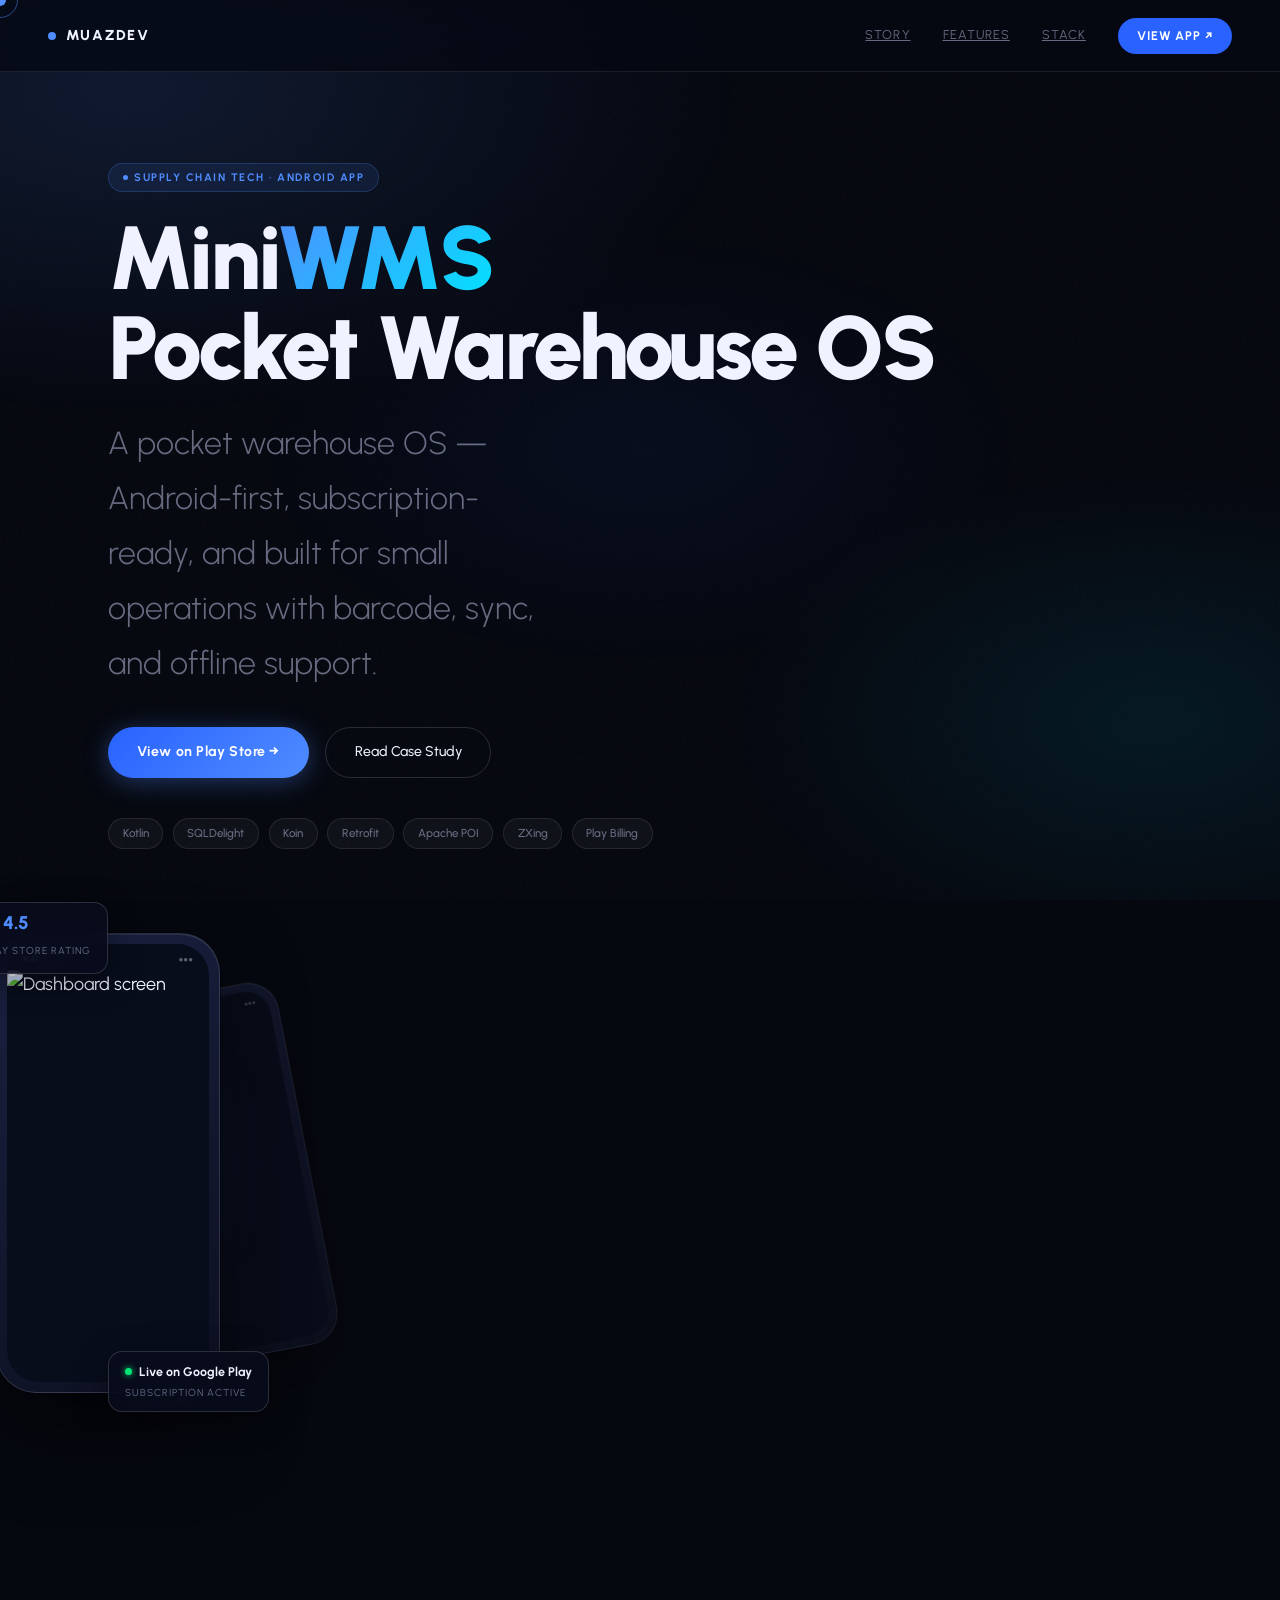
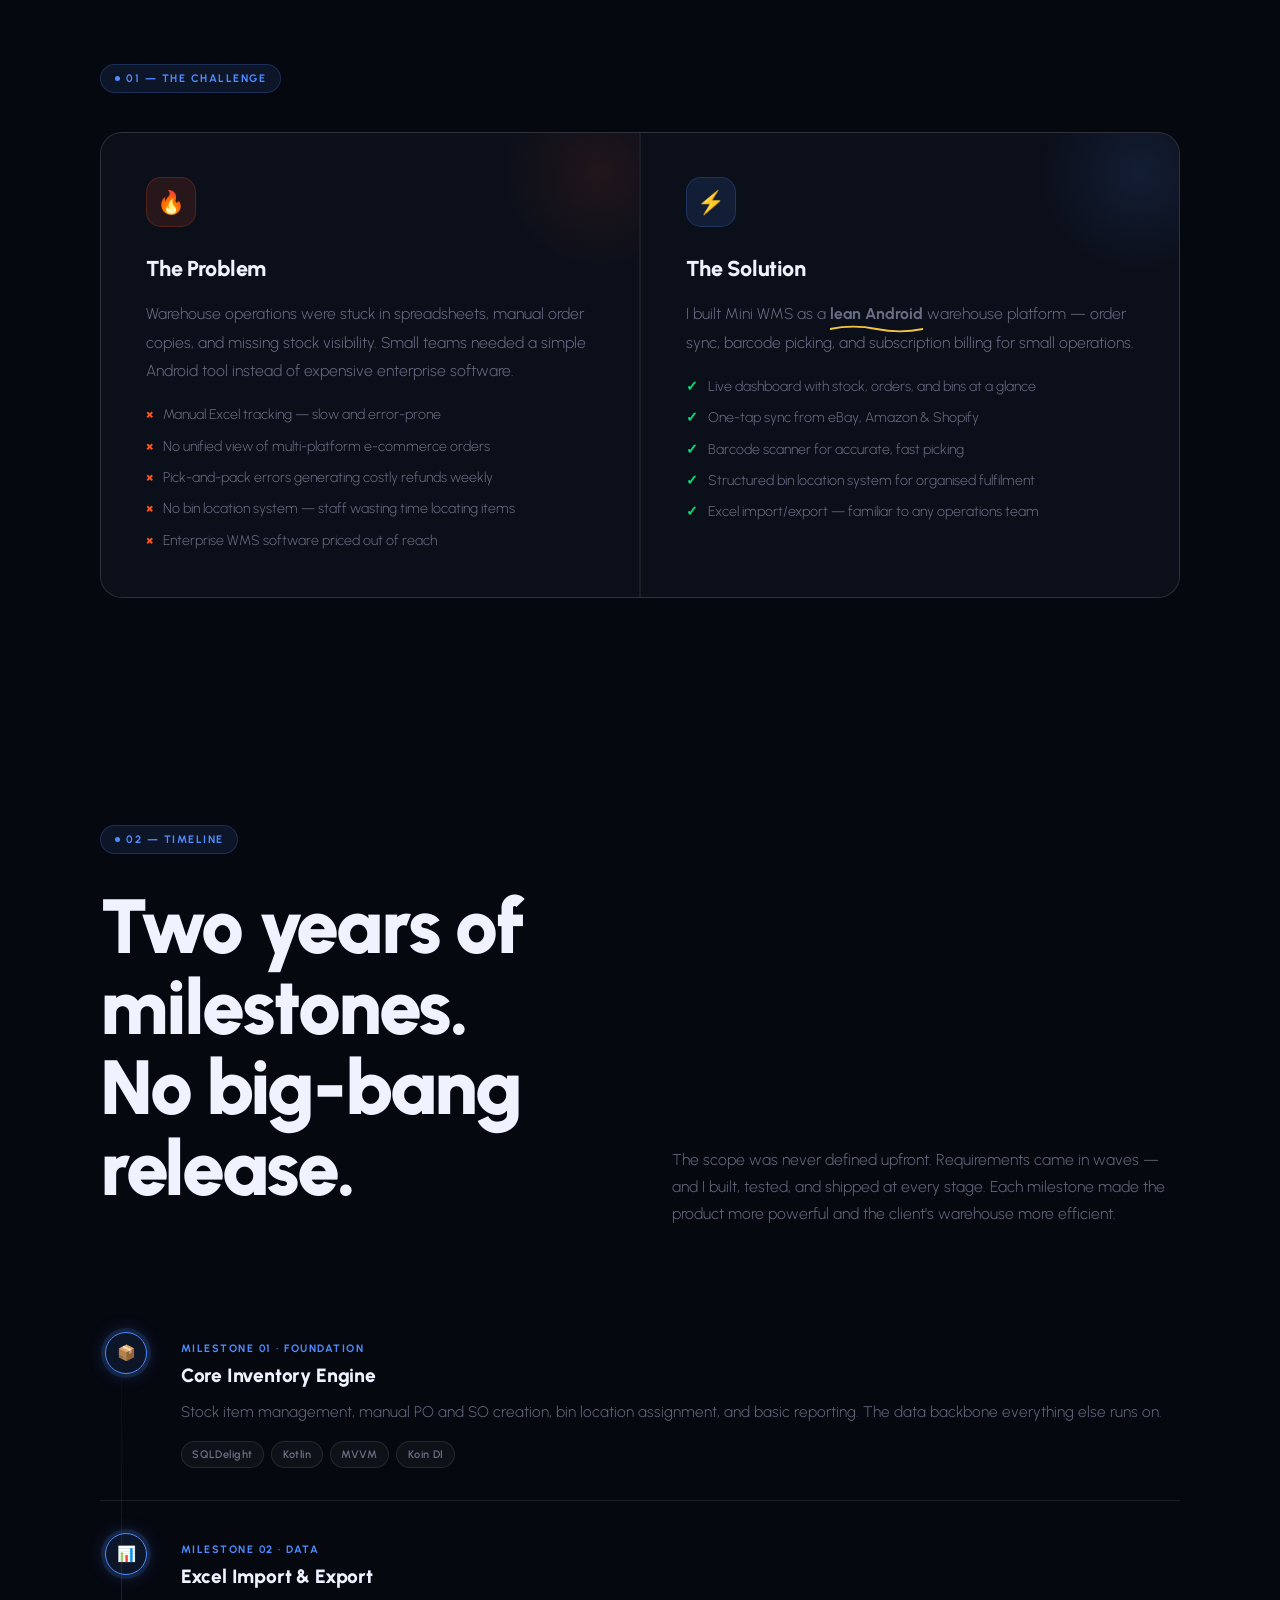
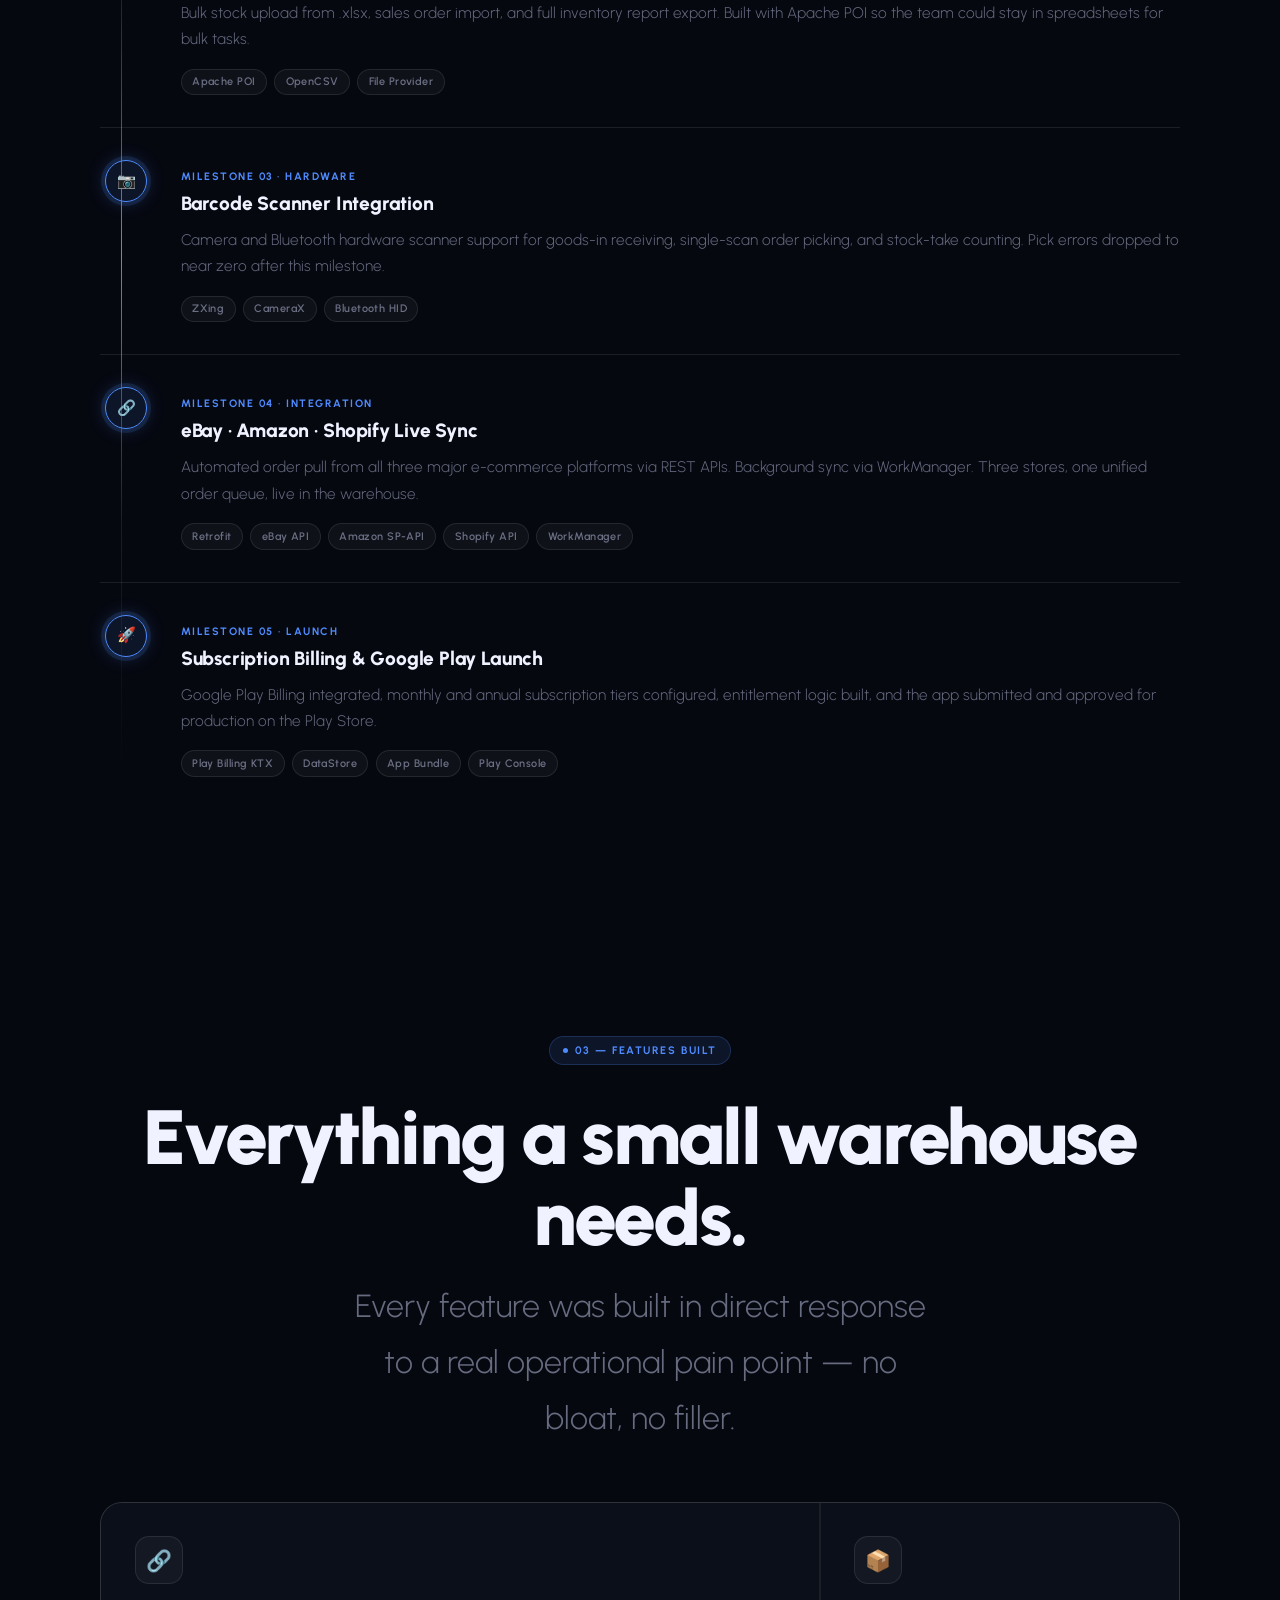
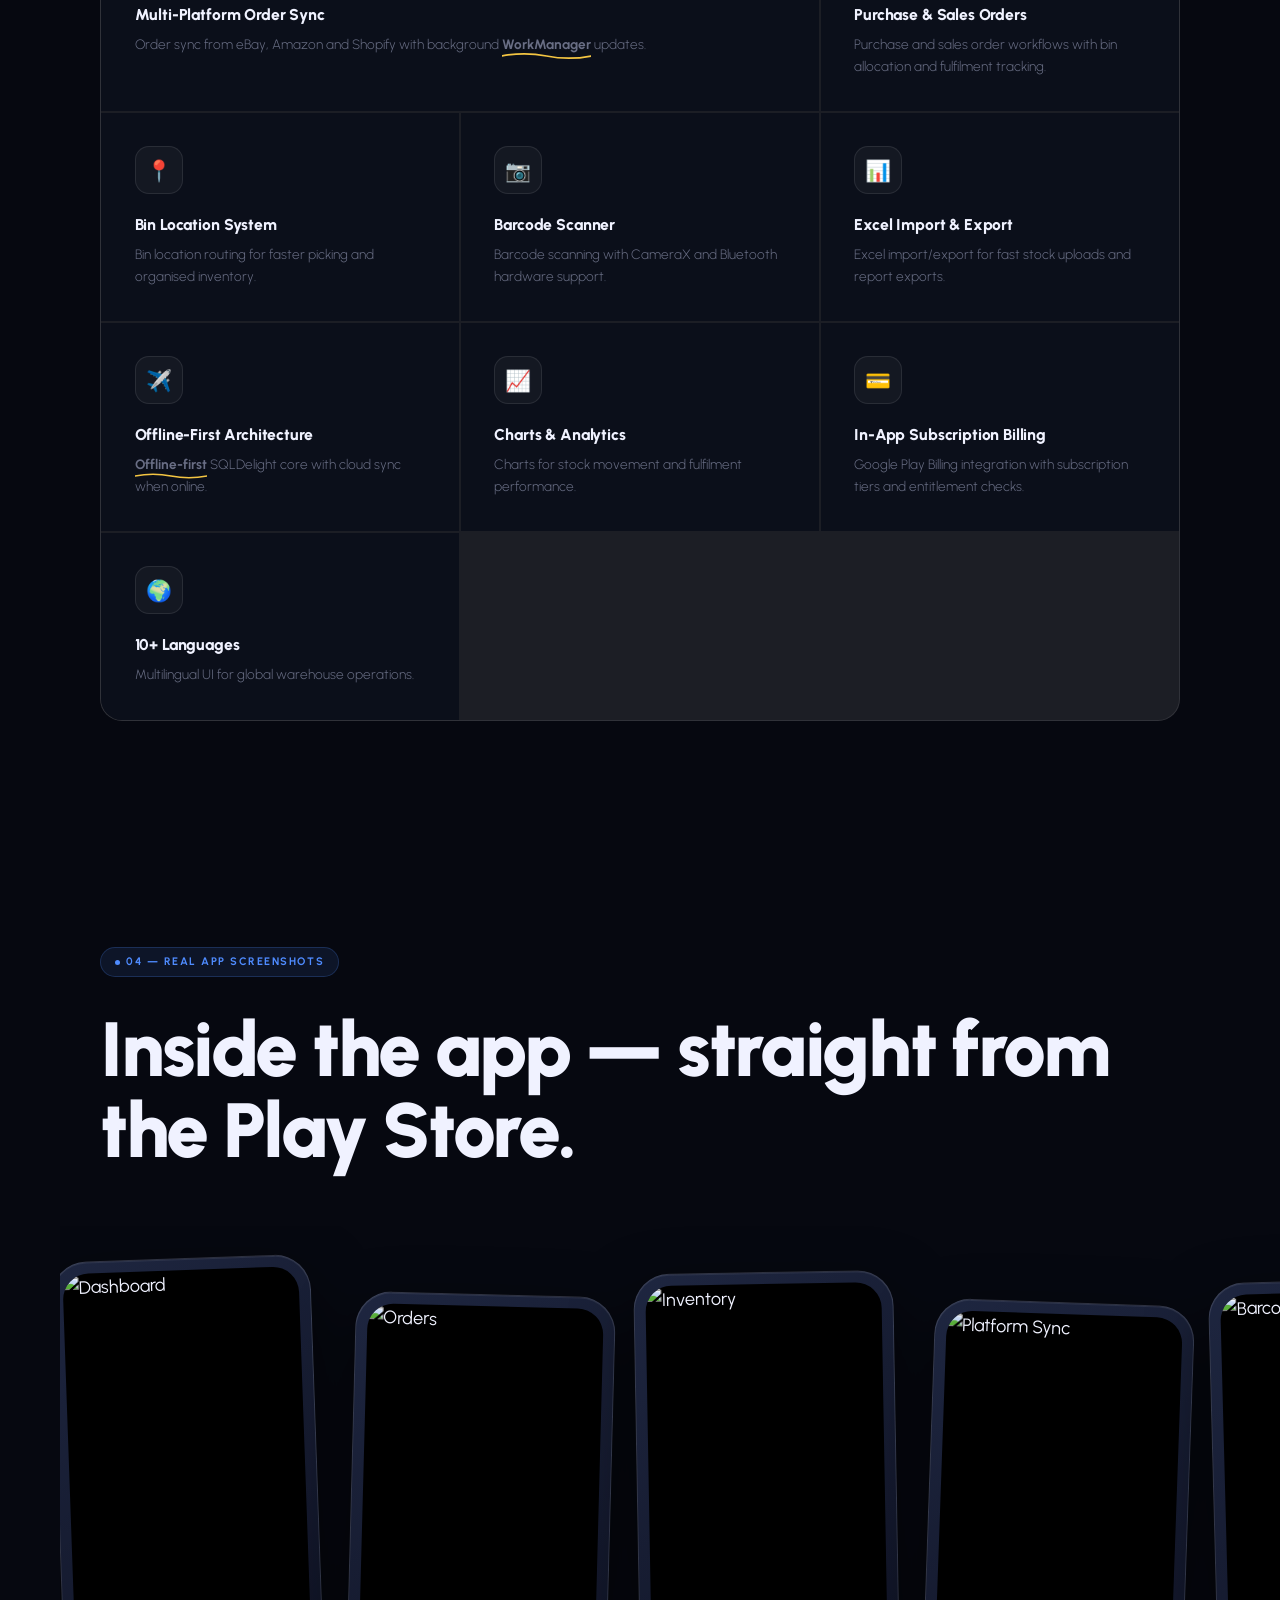
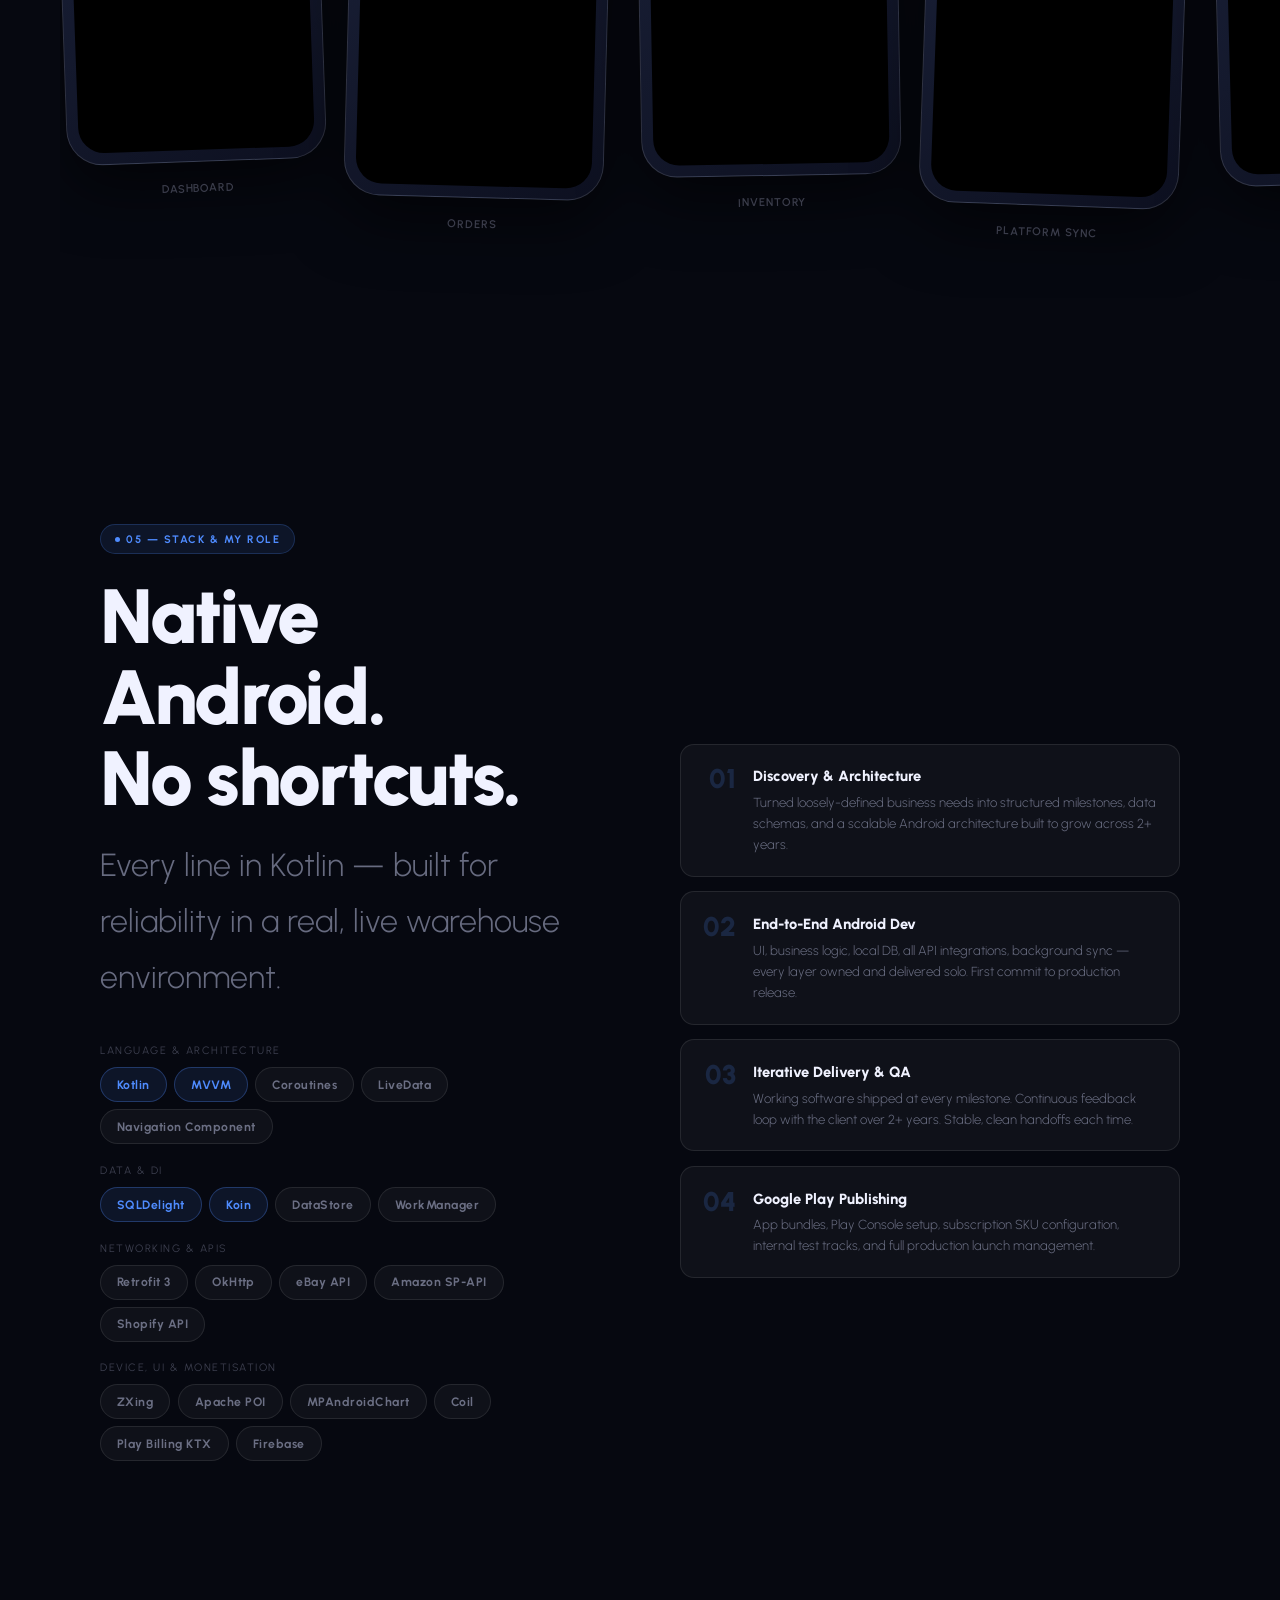
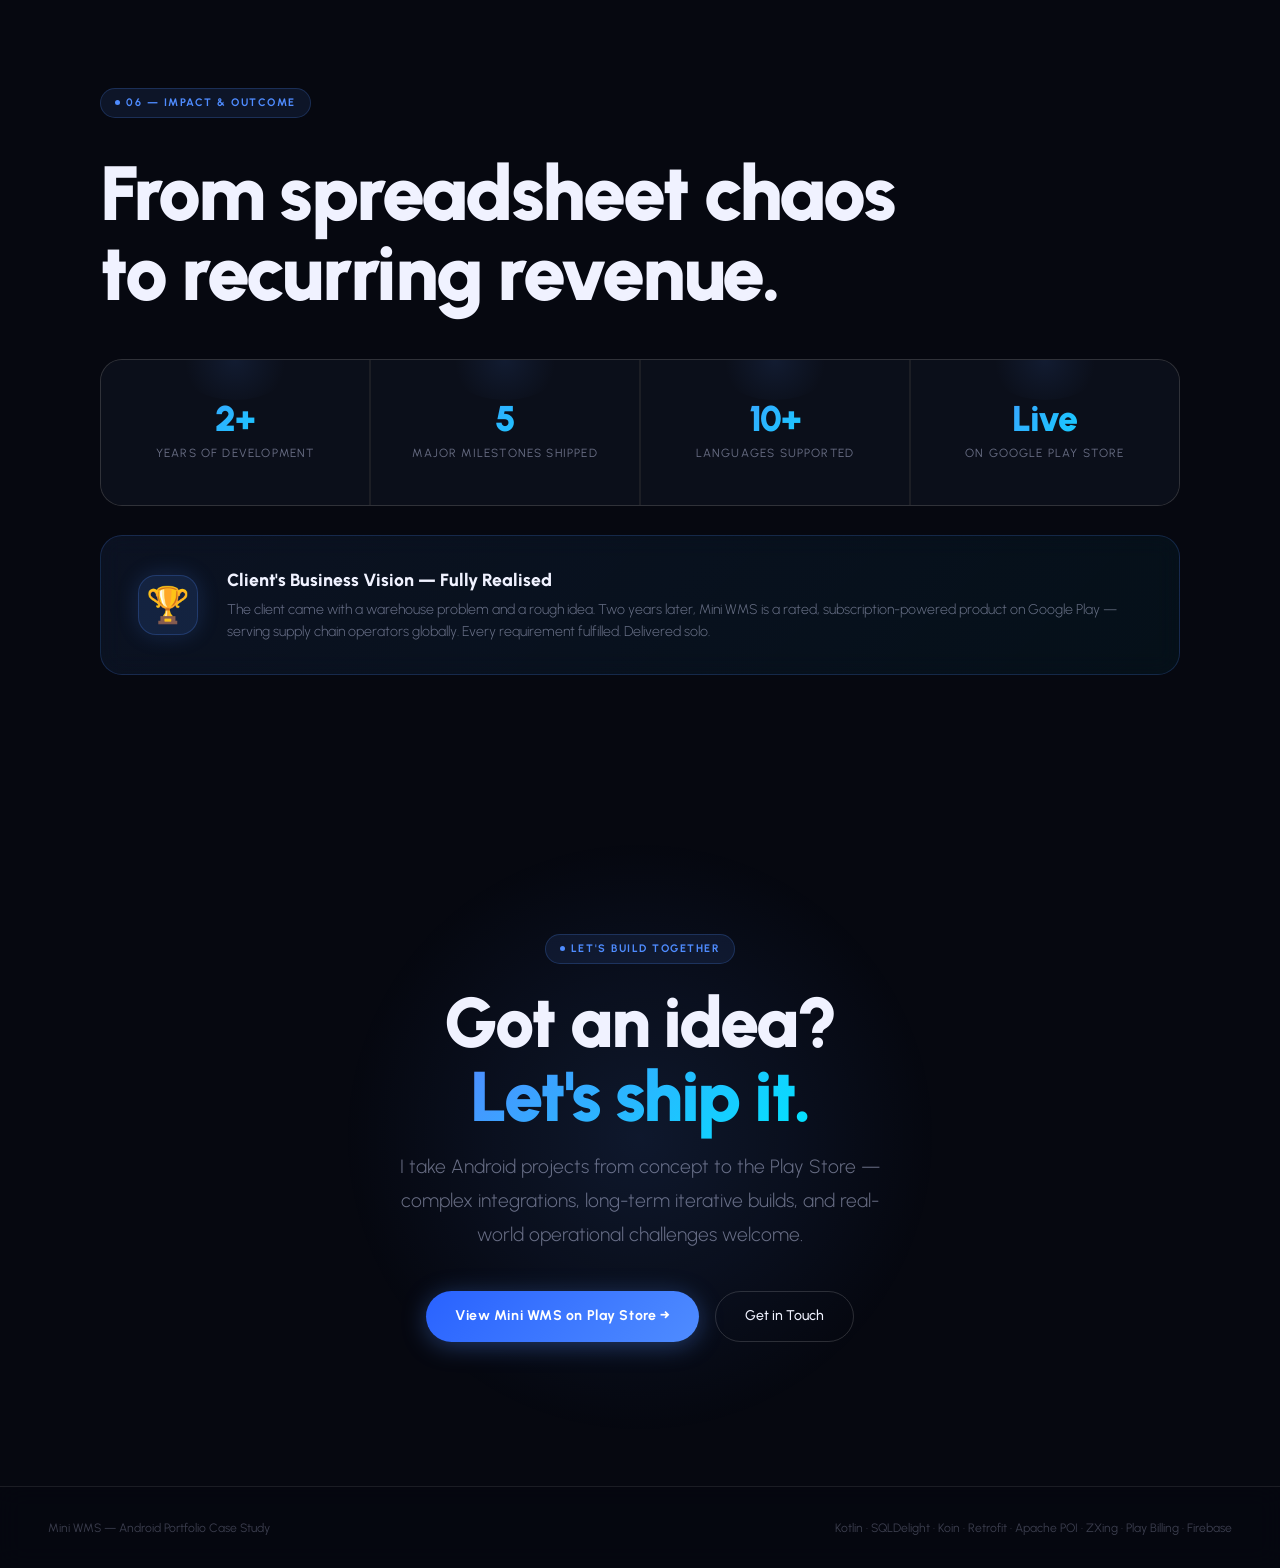
==== index.html @ 0a761726 "Initial commit: muazdev portfolio site" ====
<!DOCTYPE html>
<html lang="en">
<head>
<meta charset="UTF-8">
<meta name="viewport" content="width=device-width, initial-scale=1.0">
<title>Mini WMS — Case Study</title>
<link href="https://fonts.googleapis.com/css2?family=Urbanist:ital,wght@0,300;0,400;0,500;0,700;0,800;0,900;1,300&display=swap" rel="stylesheet">
<link href="theme.css" rel="stylesheet">
<style>
/* ═══════════════════════════════════════════
   PAGE-SPECIFIC STYLES — miniwms-portfolio
   Everything in theme.css is NOT repeated here
═══════════════════════════════════════════ */

/* ── PROBLEM / SOLUTION ─────────────────── */
.psgr{display:grid;grid-template-columns:1fr 1fr;gap:1.5px;background:var(--border);border:1px solid var(--border);border-radius:var(--r2);overflow:hidden;}
.pscard{background:var(--bg2);padding:2.8rem;position:relative;overflow:hidden;}
.pscard::before{content:'';position:absolute;top:-60px;right:-60px;width:200px;height:200px;border-radius:50%;pointer-events:none;}
.pscard.prob::before{background:radial-gradient(circle,rgba(255,87,34,0.09) 0%,transparent 70%);}
.pscard.sol::before{background:radial-gradient(circle,rgba(79,140,255,0.11) 0%,transparent 70%);}
.psic{width:50px;height:50px;border-radius:15px;display:flex;align-items:center;justify-content:center;font-size:1.4rem;margin-bottom:1.5rem;}
.psic.p{background:rgba(255,87,34,0.12);border:1px solid rgba(255,87,34,0.2);}
.psic.s{background:rgba(79,140,255,0.12);border:1px solid rgba(79,140,255,0.2);}
.pscard h3{font-weight:800;font-size:1.35rem;letter-spacing:-.02em;margin-bottom:.9rem;}
.pscard p{font-size:.98rem;font-weight:300;color:var(--muted);line-height:1.8;margin-bottom:1rem;}
.pslist{list-style:none;display:flex;flex-direction:column;gap:.55rem;margin-top:1.2rem;}
.pslist li{display:flex;align-items:flex-start;gap:.65rem;font-size:.88rem;font-weight:300;color:var(--muted);}
.pslist li::before{content:'×';color:#ff5722;font-weight:800;font-size:.88rem;flex-shrink:0;}
.pslist.g li::before{content:'✓';color:var(--green);}

/* ── TIMELINE ───────────────────────────── */
.tl-sec{padding:7rem 0;}
.tlhdr{display:grid;grid-template-columns:1fr 1fr;gap:4rem;align-items:end;margin-bottom:4.5rem;}
.tlhdr-r{color:var(--muted);font-size:.98rem;font-weight:300;line-height:1.75;}
.tlt{position:relative;}
.tlline{position:absolute;left:21px;top:22px;bottom:22px;width:1px;background:linear-gradient(to bottom,transparent,var(--border),var(--blue),var(--border),transparent);}
.tlit{display:grid;grid-template-columns:52px 1fr;gap:1.8rem;padding:2rem 0;border-bottom:1px solid var(--border);}
.tlit:last-child{border-bottom:none;}
.tlnode{display:flex;flex-direction:column;align-items:center;}
.tlcirc{width:42px;height:42px;border-radius:50%;background:var(--bg2);border:1.5px solid var(--border2);display:flex;align-items:center;justify-content:center;font-size:.95rem;flex-shrink:0;position:relative;z-index:1;transition:border-color .3s,box-shadow .3s;}
.tlit.a .tlcirc{border-color:var(--blue);box-shadow:0 0 0 4px rgba(79,140,255,0.14),0 0 18px rgba(79,140,255,0.28);background:rgba(79,140,255,0.1);}
.tlbody{padding-top:.5rem;}
.tlph{font-size:.67rem;font-weight:700;letter-spacing:.14em;text-transform:uppercase;color:var(--blue);margin-bottom:.25rem;}
.tltit{font-weight:800;font-size:1.2rem;letter-spacing:-.01em;margin-bottom:.45rem;}
.tldesc{font-size:.96rem;font-weight:300;color:var(--muted);line-height:1.72;margin-bottom:1rem;}
.tltags{display:flex;gap:.45rem;flex-wrap:wrap;}
.tltag{font-size:.68rem;font-weight:600;letter-spacing:.04em;padding:.22rem .65rem;border-radius:100px;background:var(--surface);border:1px solid var(--border);color:var(--muted);}

/* ── FEATURE GRID (case study, not home) ── */
.feat-sec{padding:7rem 0;}
.fhdr{text-align:center;margin-bottom:3.5rem;}
.fhdr .sub{margin:0 auto;}
.fgrid{display:grid;grid-template-columns:repeat(3,1fr);gap:1.5px;background:var(--border);border:1px solid var(--border);border-radius:var(--r2);overflow:hidden;}
.fcard{background:var(--bg2);padding:2.1rem;position:relative;overflow:hidden;transition:background .25s;}
.fcard:hover{background:rgba(255,255,255,.032);}
.fcard::after{content:'';position:absolute;inset:0;background:linear-gradient(135deg,var(--glass) 0%,transparent 60%);opacity:0;transition:opacity .3s;pointer-events:none;}
.fcard:hover::after{opacity:1;}
.fcard.wide{grid-column:span 2;}
.ficw{width:48px;height:48px;border-radius:14px;display:flex;align-items:center;justify-content:center;font-size:1.3rem;margin-bottom:1.1rem;background:var(--surface);border:1px solid var(--border);transition:border-color .3s,box-shadow .3s;}
.fcard:hover .ficw{border-color:rgba(79,140,255,.4);box-shadow:0 0 18px rgba(79,140,255,.15);}
.fcard h3{font-weight:800;font-size:.98rem;letter-spacing:-.01em;margin-bottom:.45rem;}
.fcard p{font-size:.85rem;font-weight:300;color:var(--muted);line-height:1.6;}

/* ── SCREENSHOT SCROLL GALLERY ──────────── */
.scr-sec{padding:7rem 0;overflow:hidden;}
.scrhdr{margin-bottom:3.5rem;}
.scrwrap{display:flex;gap:1.8rem;overflow-x:auto;padding:2rem 0 3.5rem;scrollbar-width:none;-webkit-overflow-scrolling:touch;}
.scrwrap::-webkit-scrollbar{display:none;}
.scrc{flex-shrink:0;width:260px;position:relative;transform:rotate(var(--rot,0deg));transition:transform .35s;}
.scrc:hover{transform:rotate(0deg) translateY(-10px);}
.scr-phone-wrap{background:linear-gradient(145deg,#1e2640,#0d1020);border:1.5px solid rgba(255,255,255,0.13);border-radius:36px;padding:11px;box-shadow:0 24px 60px rgba(0,0,0,.55),inset 0 1px 0 rgba(255,255,255,.07);}
.scr-phone-inner{border-radius:26px;overflow:hidden;height:480px;background:#000;}
.scr-phone-inner img{width:100%;height:100%;object-fit:cover;object-position:top;display:block;}
.scr-label{text-align:center;margin-top:1.1rem;font-size:.7rem;font-weight:600;letter-spacing:.08em;color:var(--muted2);text-transform:uppercase;}

/* ── TECH STACK ─────────────────────────── */
.tech-sec{padding:7rem 0;}
.techlyt{display:grid;grid-template-columns:1fr 1fr;gap:5rem;align-items:center;}
.tg{display:flex;flex-direction:column;gap:1.1rem;}
.tgrp-lbl{font-size:.67rem;letter-spacing:.14em;text-transform:uppercase;color:var(--muted2);margin-bottom:.5rem;}
.trow{display:flex;flex-wrap:wrap;gap:.45rem;}
.tpill{font-size:.76rem;font-weight:700;letter-spacing:.04em;padding:.42rem 1rem;border-radius:100px;background:var(--surface);border:1px solid var(--border);color:var(--muted);transition:all .22s;cursor:default;}
.tpill:hover{background:rgba(79,140,255,.12);border-color:rgba(79,140,255,.4);color:var(--blue);}
.tpill.c{background:rgba(79,140,255,.1);border-color:rgba(79,140,255,.3);color:var(--blue);}
.rolestack{display:flex;flex-direction:column;gap:.9rem;}
.roleitem{display:grid;grid-template-columns:auto 1fr;gap:1.1rem;align-items:start;padding:1.3rem;border-radius:var(--r);background:var(--surface);border:1px solid var(--border);transition:border-color .2s,background .2s;}
.roleitem:hover{border-color:var(--border2);background:var(--glass);}
.rolenum{font-weight:900;font-size:1.7rem;color:rgba(79,140,255,.18);line-height:1;min-width:34px;text-align:right;}
.roleitem h4{font-weight:800;font-size:.92rem;margin-bottom:.2rem;}
.roleitem p{font-size:.82rem;font-weight:300;color:var(--muted);}

/* ── METRICS ────────────────────────────── */
.met-sec{padding:7rem 0;}
.metgrid{display:grid;grid-template-columns:repeat(4,1fr);gap:1.5px;background:var(--border);border:1px solid var(--border);border-radius:var(--r2);overflow:hidden;margin-bottom:1.8rem;}
.metcell{background:var(--bg2);padding:2.6rem 2rem;text-align:center;position:relative;overflow:hidden;transition:background .2s;}
.metcell:hover{background:rgba(255,255,255,.03);}
.metcell::before{content:'';position:absolute;top:-40px;left:50%;transform:translateX(-50%);width:120px;height:80px;border-radius:50%;background:radial-gradient(circle,rgba(79,140,255,.1) 0%,transparent 70%);pointer-events:none;}
.metnum{font-weight:900;font-size:clamp(2rem,2.8vw,2.9rem);letter-spacing:-.03em;background:linear-gradient(135deg,var(--blue) 0%,var(--cyan) 100%);-webkit-background-clip:text;-webkit-text-fill-color:transparent;background-clip:text;display:block;line-height:1;}
.metlbl{font-size:.74rem;text-transform:uppercase;letter-spacing:.1em;color:var(--muted);margin-top:.45rem;display:block;}
.awdg{padding:1.9rem 2.3rem;background:linear-gradient(135deg,rgba(79,140,255,.08) 0%,rgba(0,229,255,.04) 100%);border:1px solid rgba(79,140,255,.2);border-radius:var(--r2);display:flex;align-items:center;gap:1.8rem;backdrop-filter:blur(12px);}
.awic{font-size:2.2rem;width:60px;height:60px;border-radius:18px;flex-shrink:0;background:rgba(79,140,255,.14);border:1px solid rgba(79,140,255,.24);display:flex;align-items:center;justify-content:center;box-shadow:0 0 22px rgba(79,140,255,.18);}
.awtxt h4{font-weight:800;font-size:1.1rem;margin-bottom:.28rem;}
.awtxt p{font-size:.88rem;font-weight:300;color:var(--muted);}

/* ── PAGE-SPECIFIC RESPONSIVE OVERRIDES ─── */
@media(max-width:960px){
  .psgr{grid-template-columns:1fr;}
  .tlhdr{grid-template-columns:1fr;gap:1.5rem;}
  .fgrid{grid-template-columns:1fr 1fr;}
  .fcard.wide{grid-column:span 2;}
  .techlyt{grid-template-columns:1fr;}
  .metgrid{grid-template-columns:1fr 1fr;}
}
@media(max-width:600px){
  .fgrid{grid-template-columns:1fr;}
  .fcard.wide{grid-column:span 1;}
  .metgrid{grid-template-columns:1fr 1fr;}
  .awdg{flex-direction:column;text-align:center;}
}
</style>
</head>
<body>

<div class="cursor" id="cur"></div>
<div class="cursor-ring" id="curRing"></div>
<div class="mesh"></div>

<!-- NAV -->
<nav>
  <a class="nav-logo" href="index.html"><span class="nav-dot"></span>MuazDev</a>
  <div class="nav-links">
    <a class="nav-link" href="#story">Story</a>
    <a class="nav-link" href="#features">Features</a>
    <a class="nav-link" href="#tech">Stack</a>
    <a class="nav-cta" href="https://play.google.com/store/apps/details?id=com.miniwms.orderandinventory" target="_blank">View App ↗</a>
  </div>
</nav>

<!-- ██ HERO ██ -->
<div style="position:relative;z-index:1;">
<div class="hero rv">
  <div>
    <div style="margin-bottom:1.3rem;">
      <span class="tag"><span class="tag-dot"></span>Supply Chain Tech · Android App</span>
    </div>
    <h1 class="hero-headline">Mini<span class="grad">WMS</span><br>Pocket Warehouse OS</h1>
    <p class="sub" style="max-width:450px;margin-bottom:2.2rem;line-height:1.72;">A pocket warehouse OS — Android-first, subscription-ready, and built for small operations with barcode, sync, and offline support.</p>
    <div class="hero-actions">
      <a class="btn-p" href="https://play.google.com/store/apps/details?id=com.miniwms.orderandinventory" target="_blank">View on Play Store →</a>
      <a class="btn-g" href="#story">Read Case Study</a>
    </div>
    <div class="chips">
      <span class="chip">Kotlin</span>
      <span class="chip">SQLDelight</span>
      <span class="chip">Koin</span>
      <span class="chip">Retrofit</span>
      <span class="chip">Apache POI</span>
      <span class="chip">ZXing</span>
      <span class="chip">Play Billing</span>
    </div>
  </div>

  <div class="hero-visual">
    <div class="pglow"></div>

    <div class="phone side-l">
      <div class="ps">
        <div class="psb"><span class="psb-t">9:41</span><span>●●●</span></div>
        <img class="ps-img" src="https://play-lh.googleusercontent.com/C2xCMx1ADfmzJkkcMNkgyh8uv4PA8k22i4knrL8qQS2gkshcSwTB4ljSUFH7RHeipBg=w2560-h1440-rw" alt="Orders screen" loading="lazy"/>
      </div>
    </div>

    <div class="phone main">
      <div class="ps">
        <div class="psb"><span class="psb-t">9:41</span><span>●●●</span></div>
        <img class="ps-img" src="https://play-lh.googleusercontent.com/xxpbCZRopsppu9igHbEreT_MbAGRPvEhKLUzOTXTNAMZ2iRbl4kKBIVkLoT8AI8WdDo_=w2560-h1440-rw" alt="Dashboard screen" loading="lazy"/>
      </div>
    </div>

    <div class="phone side-r">
      <div class="ps">
        <div class="psb"><span class="psb-t">9:41</span><span>●●●</span></div>
        <img class="ps-img" src="https://play-lh.googleusercontent.com/o7l0ZsRlS7SMwFrRkidW112VvgBB2Qt1_0DQpA56cqsnXZtS1EFlFwyI4NH3F7hESBo=w2560-h1440-rw" alt="Inventory screen" loading="lazy"/>
      </div>
    </div>

    <div class="fbdg top"><span class="fbn">★ 4.5</span><span class="fbl">Play Store Rating</span></div>
    <div class="fbdg bot">
      <div class="fbrow"><div class="fbdot"></div><span style="font-size:.78rem;font-weight:700;">Live on Google Play</span></div>
      <span class="fbl" style="margin-top:3px;display:block;">Subscription Active</span>
    </div>
  </div>
</div>
</div>

<!-- ██ PROBLEM / SOLUTION ██ -->
<section class="ps-sec" id="story">
<div class="container">
  <div style="margin-bottom:2.4rem;" class="rv"><span class="tag"><span class="tag-dot"></span>01 — The Challenge</span></div>
  <div class="psgr rv d1">
    <div class="pscard prob">
      <div class="psic p">🔥</div>
      <h3>The Problem</h3>
      <p>Warehouse operations were stuck in spreadsheets, manual order copies, and missing stock visibility. Small teams needed a simple Android tool instead of expensive enterprise software.</p>
      <ul class="pslist">
        <li>Manual Excel tracking — slow and error-prone</li>
        <li>No unified view of multi-platform e-commerce orders</li>
        <li>Pick-and-pack errors generating costly refunds weekly</li>
        <li>No bin location system — staff wasting time locating items</li>
        <li>Enterprise WMS software priced out of reach</li>
      </ul>
    </div>
    <div class="pscard sol">
      <div class="psic s">⚡</div>
      <h3>The Solution</h3>
      <p>I built Mini WMS as a <span class="hl accent">lean Android</span> warehouse platform — order sync, barcode picking, and subscription billing for small operations.</p>
      <ul class="pslist g">
        <li>Live dashboard with stock, orders, and bins at a glance</li>
        <li>One-tap sync from eBay, Amazon & Shopify</li>
        <li>Barcode scanner for accurate, fast picking</li>
        <li>Structured bin location system for organised fulfilment</li>
        <li>Excel import/export — familiar to any operations team</li>
      </ul>
    </div>
  </div>
</div>
</section>

<!-- ██ TIMELINE ██ -->
<section class="tl-sec">
<div class="container">
  <div class="tlhdr rv">
    <div>
      <span class="tag" style="margin-bottom:1rem;display:inline-flex;"><span class="tag-dot"></span>02 — Timeline</span>
      <h2 class="st">Two years of milestones.<br>No big-bang release.</h2>
    </div>
    <div class="tlhdr-r">The scope was never defined upfront. Requirements came in waves — and I built, tested, and shipped at every stage. Each milestone made the product more powerful and the client's warehouse more efficient.</div>
  </div>
  <div class="tlt rv d1">
    <div class="tlline"></div>
    <div>
      <div class="tlit a">
        <div class="tlnode"><div class="tlcirc">📦</div></div>
        <div class="tlbody"><div class="tlph">Milestone 01 · Foundation</div><div class="tltit">Core Inventory Engine</div><div class="tldesc">Stock item management, manual PO and SO creation, bin location assignment, and basic reporting. The data backbone everything else runs on.</div><div class="tltags"><span class="tltag">SQLDelight</span><span class="tltag">Kotlin</span><span class="tltag">MVVM</span><span class="tltag">Koin DI</span></div></div>
      </div>
      <div class="tlit a">
        <div class="tlnode"><div class="tlcirc">📊</div></div>
        <div class="tlbody"><div class="tlph">Milestone 02 · Data</div><div class="tltit">Excel Import & Export</div><div class="tldesc">Bulk stock upload from .xlsx, sales order import, and full inventory report export. Built with Apache POI so the team could stay in spreadsheets for bulk tasks.</div><div class="tltags"><span class="tltag">Apache POI</span><span class="tltag">OpenCSV</span><span class="tltag">File Provider</span></div></div>
      </div>
      <div class="tlit a">
        <div class="tlnode"><div class="tlcirc">📷</div></div>
        <div class="tlbody"><div class="tlph">Milestone 03 · Hardware</div><div class="tltit">Barcode Scanner Integration</div><div class="tldesc">Camera and Bluetooth hardware scanner support for goods-in receiving, single-scan order picking, and stock-take counting. Pick errors dropped to near zero after this milestone.</div><div class="tltags"><span class="tltag">ZXing</span><span class="tltag">CameraX</span><span class="tltag">Bluetooth HID</span></div></div>
      </div>
      <div class="tlit a">
        <div class="tlnode"><div class="tlcirc">🔗</div></div>
        <div class="tlbody"><div class="tlph">Milestone 04 · Integration</div><div class="tltit">eBay · Amazon · Shopify Live Sync</div><div class="tldesc">Automated order pull from all three major e-commerce platforms via REST APIs. Background sync via WorkManager. Three stores, one unified order queue, live in the warehouse.</div><div class="tltags"><span class="tltag">Retrofit</span><span class="tltag">eBay API</span><span class="tltag">Amazon SP-API</span><span class="tltag">Shopify API</span><span class="tltag">WorkManager</span></div></div>
      </div>
      <div class="tlit a">
        <div class="tlnode"><div class="tlcirc">🚀</div></div>
        <div class="tlbody"><div class="tlph">Milestone 05 · Launch</div><div class="tltit">Subscription Billing & Google Play Launch</div><div class="tldesc">Google Play Billing integrated, monthly and annual subscription tiers configured, entitlement logic built, and the app submitted and approved for production on the Play Store.</div><div class="tltags"><span class="tltag">Play Billing KTX</span><span class="tltag">DataStore</span><span class="tltag">App Bundle</span><span class="tltag">Play Console</span></div></div>
      </div>
    </div>
  </div>
</div>
</section>

<!-- ██ FEATURES ██ -->
<section class="feat-sec" id="features">
<div class="container">
  <div class="fhdr rv">
    <span class="tag" style="margin-bottom:1rem;display:inline-flex;"><span class="tag-dot"></span>03 — Features Built</span>
    <h2 class="st">Everything a small warehouse needs.</h2>
    <p class="sub">Every feature was built in direct response to a real operational pain point — no bloat, no filler.</p>
  </div>
  <div class="fgrid rv d1">
    <div class="fcard wide"><div class="ficw">🔗</div><h3>Multi-Platform Order Sync</h3><p>Order sync from eBay, Amazon and Shopify with background <span class="hl">WorkManager</span> updates.</p></div>
    <div class="fcard"><div class="ficw">📦</div><h3>Purchase & Sales Orders</h3><p>Purchase and sales order workflows with bin allocation and fulfilment tracking.</p></div>
    <div class="fcard"><div class="ficw">📍</div><h3>Bin Location System</h3><p>Bin location routing for faster picking and organised inventory.</p></div>
    <div class="fcard"><div class="ficw">📷</div><h3>Barcode Scanner</h3><p>Barcode scanning with CameraX and Bluetooth hardware support.</p></div>
    <div class="fcard"><div class="ficw">📊</div><h3>Excel Import & Export</h3><p>Excel import/export for fast stock uploads and report exports.</p></div>
    <div class="fcard"><div class="ficw">✈️</div><h3>Offline-First Architecture</h3><p><span class="hl">Offline-first</span> SQLDelight core with cloud sync when online.</p></div>
    <div class="fcard"><div class="ficw">📈</div><h3>Charts & Analytics</h3><p>Charts for stock movement and fulfilment performance.</p></div>
    <div class="fcard"><div class="ficw">💳</div><h3>In-App Subscription Billing</h3><p>Google Play Billing integration with subscription tiers and entitlement checks.</p></div>
    <div class="fcard"><div class="ficw">🌍</div><h3>10+ Languages</h3><p>Multilingual UI for global warehouse operations.</p></div>
  </div>
</div>
</section>

<!-- ██ SCREENSHOTS ██ -->
<section class="scr-sec">
<div class="container">
  <div class="scrhdr rv">
    <span class="tag" style="margin-bottom:1rem;display:inline-flex;"><span class="tag-dot"></span>04 — Real App Screenshots</span>
    <h2 class="st">Inside the app — straight from the Play Store.</h2>
  </div>
</div>
<div style="padding-left:max(2.5rem,(100vw - 1160px)/2);">
  <div class="scrwrap rv d1">
    <div class="scrc" style="--rot:-2deg;">
      <div class="scr-phone-wrap"><div class="scr-phone-inner"><img src="https://play-lh.googleusercontent.com/xxpbCZRopsppu9igHbEreT_MbAGRPvEhKLUzOTXTNAMZ2iRbl4kKBIVkLoT8AI8WdDo_=w2560-h1440-rw" alt="Dashboard" loading="lazy"/></div></div>
      <div class="scr-label">Dashboard</div>
    </div>
    <div class="scrc" style="--rot:1.5deg;margin-top:36px;">
      <div class="scr-phone-wrap"><div class="scr-phone-inner"><img src="https://play-lh.googleusercontent.com/C2xCMx1ADfmzJkkcMNkgyh8uv4PA8k22i4knrL8qQS2gkshcSwTB4ljSUFH7RHeipBg=w2560-h1440-rw" alt="Orders" loading="lazy"/></div></div>
      <div class="scr-label">Orders</div>
    </div>
    <div class="scrc" style="--rot:-1deg;margin-top:14px;">
      <div class="scr-phone-wrap"><div class="scr-phone-inner"><img src="https://play-lh.googleusercontent.com/o7l0ZsRlS7SMwFrRkidW112VvgBB2Qt1_0DQpA56cqsnXZtS1EFlFwyI4NH3F7hESBo=w2560-h1440-rw" alt="Inventory" loading="lazy"/></div></div>
      <div class="scr-label">Inventory</div>
    </div>
    <div class="scrc" style="--rot:2deg;margin-top:44px;">
      <div class="scr-phone-wrap"><div class="scr-phone-inner"><img src="https://play-lh.googleusercontent.com/25iKIK5EFae0gH3ONb5Id4LvzyPjby0AEdA1SZwLha6lfqHeq1R_nGIiaiOLnFTGL20=w2560-h1440-rw" alt="Platform Sync" loading="lazy"/></div></div>
      <div class="scr-label">Platform Sync</div>
    </div>
    <div class="scrc" style="--rot:-1.5deg;margin-top:22px;">
      <div class="scr-phone-wrap"><div class="scr-phone-inner"><img src="https://play-lh.googleusercontent.com/xnRD1ADvflqSrRuEd--PEh2WJpnZ4FggjHX2t8N0IkUHKECh6V2DFinxF5mUiZrGs90=w2560-h1440-rw" alt="Barcode Scanner" loading="lazy"/></div></div>
      <div class="scr-label">Barcode Scanner</div>
    </div>
    <div class="scrc" style="--rot:1deg;margin-top:30px;">
      <div class="scr-phone-wrap"><div class="scr-phone-inner"><img src="https://play-lh.googleusercontent.com/2LiZaYC6oGPL0va5uErqi7QbHG4hE-3dBBSRISwIJBUQkCz2uUoFz-IMVTiYRewWl28=w2560-h1440-rw" alt="Reports" loading="lazy"/></div></div>
      <div class="scr-label">Reports & Charts</div>
    </div>
  </div>
</div>
</section>

<!-- ██ TECH STACK ██ -->
<section class="tech-sec" id="tech">
<div class="container">
  <div style="margin-bottom:.4rem;" class="rv">
    <span class="tag"><span class="tag-dot"></span>05 — Stack & My Role</span>
  </div>
  <div class="techlyt">
    <div class="rv">
      <h2 class="st">Native Android.<br>No shortcuts.</h2>
      <p class="sub" style="margin-bottom:2.3rem;">Every line in Kotlin — built for reliability in a real, live warehouse environment.</p>
      <div class="tg">
        <div>
          <div class="tgrp-lbl">Language & Architecture</div>
          <div class="trow"><span class="tpill c">Kotlin</span><span class="tpill c">MVVM</span><span class="tpill">Coroutines</span><span class="tpill">LiveData</span><span class="tpill">Navigation Component</span></div>
        </div>
        <div>
          <div class="tgrp-lbl">Data & DI</div>
          <div class="trow"><span class="tpill c">SQLDelight</span><span class="tpill c">Koin</span><span class="tpill">DataStore</span><span class="tpill">WorkManager</span></div>
        </div>
        <div>
          <div class="tgrp-lbl">Networking & APIs</div>
          <div class="trow"><span class="tpill">Retrofit 3</span><span class="tpill">OkHttp</span><span class="tpill">eBay API</span><span class="tpill">Amazon SP-API</span><span class="tpill">Shopify API</span></div>
        </div>
        <div>
          <div class="tgrp-lbl">Device, UI & Monetisation</div>
          <div class="trow"><span class="tpill">ZXing</span><span class="tpill">Apache POI</span><span class="tpill">MPAndroidChart</span><span class="tpill">Coil</span><span class="tpill">Play Billing KTX</span><span class="tpill">Firebase</span></div>
        </div>
      </div>
    </div>
    <div class="rolestack rv d2">
      <div class="roleitem"><span class="rolenum">01</span><div><h4>Discovery & Architecture</h4><p>Turned loosely-defined business needs into structured milestones, data schemas, and a scalable Android architecture built to grow across 2+ years.</p></div></div>
      <div class="roleitem"><span class="rolenum">02</span><div><h4>End-to-End Android Dev</h4><p>UI, business logic, local DB, all API integrations, background sync — every layer owned and delivered solo. First commit to production release.</p></div></div>
      <div class="roleitem"><span class="rolenum">03</span><div><h4>Iterative Delivery & QA</h4><p>Working software shipped at every milestone. Continuous feedback loop with the client over 2+ years. Stable, clean handoffs each time.</p></div></div>
      <div class="roleitem"><span class="rolenum">04</span><div><h4>Google Play Publishing</h4><p>App bundles, Play Console setup, subscription SKU configuration, internal test tracks, and full production launch management.</p></div></div>
    </div>
  </div>
</div>
</section>

<!-- ██ METRICS ██ -->
<section class="met-sec">
<div class="container">
  <div style="margin-bottom:2.2rem;" class="rv"><span class="tag"><span class="tag-dot"></span>06 — Impact & Outcome</span></div>
  <h2 class="st rv" style="margin-bottom:2.8rem;">From spreadsheet chaos<br>to recurring revenue.</h2>
  <div class="metgrid rv d1">
    <div class="metcell"><span class="metnum">2+</span><span class="metlbl">Years of Development</span></div>
    <div class="metcell"><span class="metnum">5</span><span class="metlbl">Major Milestones Shipped</span></div>
    <div class="metcell"><span class="metnum">10+</span><span class="metlbl">Languages Supported</span></div>
    <div class="metcell"><span class="metnum">Live</span><span class="metlbl">On Google Play Store</span></div>
  </div>
  <div class="awdg rv d2">
    <div class="awic">🏆</div>
    <div class="awtxt">
      <h4>Client's Business Vision — Fully Realised</h4>
      <p>The client came with a warehouse problem and a rough idea. Two years later, Mini WMS is a rated, subscription-powered product on Google Play — serving supply chain operators globally. Every requirement fulfilled. Delivered solo.</p>
    </div>
  </div>
</div>
</section>

<!-- ██ CTA ██ -->
<section class="cta-sec">
<div class="container" style="position:relative;z-index:1;">
  <span class="tag" style="margin-bottom:1.4rem;display:inline-flex;"><span class="tag-dot"></span>Let's build together</span>
  <h2>Got an idea?<br><span class="grad">Let's ship it.</span></h2>
  <p>I take Android projects from concept to the Play Store — complex integrations, long-term iterative builds, and real-world operational challenges welcome.</p>
  <div class="ctabtns">
    <a class="btn-p" href="https://play.google.com/store/apps/details?id=com.miniwms.orderandinventory" target="_blank">View Mini WMS on Play Store →</a>
    <a class="btn-g" href="mailto:muaz8601@gmail.com">Get in Touch</a>
  </div>
</div>
</section>

<footer>
  <p>Mini WMS — Android Portfolio Case Study</p>
  <p>Kotlin · SQLDelight · Koin · Retrofit · Apache POI · ZXing · Play Billing · Firebase</p>
</footer>

<script>
const cur=document.getElementById('cur'),ring=document.getElementById('curRing');
let mx=0,my=0,rx=0,ry=0;
document.addEventListener('mousemove',e=>{mx=e.clientX;my=e.clientY;});
(function animC(){cur.style.left=mx+'px';cur.style.top=my+'px';rx+=(mx-rx)*.12;ry+=(my-ry)*.12;ring.style.left=rx+'px';ring.style.top=ry+'px';requestAnimationFrame(animC);})();
document.querySelectorAll('a,button').forEach(el=>{
  el.addEventListener('mouseenter',()=>{cur.style.width='18px';cur.style.height='18px';ring.style.width='50px';ring.style.height='50px';ring.style.borderColor='#00e5ff';});
  el.addEventListener('mouseleave',()=>{cur.style.width='12px';cur.style.height='12px';ring.style.width='36px';ring.style.height='36px';ring.style.borderColor='#4f8cff';});
});
const obs=new IntersectionObserver(entries=>{entries.forEach(e=>{if(e.isIntersecting){e.target.classList.add('in');obs.unobserve(e.target);}});},{threshold:0.09});
document.querySelectorAll('.rv').forEach(el=>obs.observe(el));
window.addEventListener('scroll',()=>{document.querySelector('.mesh').style.transform=`translateY(${window.scrollY*.14}px)`;});
</script>
</body>
</html>
---- theme.css ----
/* ═══════════════════════════════════════════
   THEME.CSS — shared design system
   Used by: muazdev-portfolio.html, miniwms-portfolio.html, …
═══════════════════════════════════════════ */

/* ── TOKENS ─────────────────────────────── */
:root {
  --bg:#060810;--bg2:#0b0f1a;--surface:rgba(255,255,255,0.04);--glass:rgba(255,255,255,0.06);
  --border:rgba(255,255,255,0.09);--border2:rgba(255,255,255,0.15);--text:#f0f2ff;
  --muted:rgba(200,206,240,0.5);--muted2:rgba(200,206,240,0.28);
  --blue:#4f8cff;--blue2:#2962ff;--cyan:#00e5ff;--green:#00e676;--orange:#ff9100;
  --glow-blue:rgba(79,140,255,0.35);--r:14px;--r2:22px;
}

/* ── RESET ──────────────────────────────── */
*,*::before,*::after{box-sizing:border-box;margin:0;padding:0;}
html{scroll-behavior:smooth;}
body{background:var(--bg);color:var(--text);font-family:'Urbanist',sans-serif;font-size:18px;line-height:1.6;overflow-x:hidden;cursor:none;}

/* ── CURSOR ─────────────────────────────── */
.cursor{width:12px;height:12px;border-radius:50%;background:var(--blue);position:fixed;top:0;left:0;z-index:9999;pointer-events:none;transform:translate(-50%,-50%);transition:width .2s,height .2s;mix-blend-mode:screen;}
.cursor-ring{width:36px;height:36px;border-radius:50%;border:1px solid var(--blue);position:fixed;top:0;left:0;z-index:9998;pointer-events:none;transform:translate(-50%,-50%);transition:width .2s,height .2s,border-color .2s;opacity:.5;}

/* ── BACKGROUND ─────────────────────────── */
.mesh{position:fixed;inset:0;z-index:0;pointer-events:none;
  background:radial-gradient(ellipse 80% 60% at 10% 10%,rgba(79,140,255,0.13) 0%,transparent 60%),
             radial-gradient(ellipse 60% 50% at 90% 80%,rgba(0,229,255,0.08) 0%,transparent 55%),
             radial-gradient(ellipse 50% 40% at 50% 50%,rgba(41,98,255,0.06) 0%,transparent 60%);}
body::before{content:'';position:fixed;inset:0;z-index:0;opacity:.5;pointer-events:none;
  background-image:url("data:image/svg+xml,%3Csvg viewBox='0 0 256 256' xmlns='http://www.w3.org/2000/svg'%3E%3Cfilter id='n'%3E%3CfeTurbulence type='fractalNoise' baseFrequency='0.9' numOctaves='4' stitchTiles='stitch'/%3E%3C/filter%3E%3Crect width='100%25' height='100%25' filter='url(%23n)' opacity='0.04'/%3E%3C/svg%3E");}

/* ── NAV ────────────────────────────────── */
nav{position:fixed;top:0;left:0;right:0;z-index:500;display:flex;align-items:center;justify-content:space-between;padding:1.1rem 3rem;background:rgba(6,8,16,0.75);backdrop-filter:blur(24px) saturate(1.8);border-bottom:1px solid var(--border);}
.nav-logo{font-weight:800;font-size:.9rem;letter-spacing:.12em;text-transform:uppercase;color:var(--text);text-decoration:none;display:flex;align-items:center;gap:.6rem;}
.nav-dot{width:8px;height:8px;border-radius:50%;background:var(--blue);display:block;animation:pulse 2s infinite;}
@keyframes pulse{0%,100%{box-shadow:0 0 0 0 var(--glow-blue);}50%{box-shadow:0 0 0 6px transparent;}}
.nav-links{display:flex;align-items:center;gap:2rem;}
.nav-link{font-size:.8rem;letter-spacing:.08em;color:var(--muted);text-decoration:underline;transition:color .2s;text-transform:uppercase;}
.nav-link:hover{color:var(--text);}
.nav-cta{font-size:.78rem;font-weight:700;letter-spacing:.07em;text-transform:uppercase;padding:.5rem 1.2rem;border-radius:100px;background:var(--blue2);color:#fff;text-decoration:none;transition:background .2s,transform .2s,box-shadow .2s;}
.nav-cta:hover{background:var(--blue);transform:translateY(-1px);box-shadow:0 4px 20px var(--glow-blue);}

/* ── LAYOUT PRIMITIVES ──────────────────── */
.container{max-width:1160px;margin:0 auto;padding:0 2.5rem;position:relative;z-index:1;}
section{position:relative;z-index:1;}

/* ── ATOMS ──────────────────────────────── */
.tag{display:inline-flex;align-items:center;gap:.4rem;font-size:.68rem;font-weight:700;letter-spacing:.14em;text-transform:uppercase;padding:.32rem .85rem;border-radius:100px;background:rgba(79,140,255,0.1);border:1px solid rgba(79,140,255,0.22);color:var(--blue);}
.tag-dot{width:5px;height:5px;border-radius:50%;background:var(--blue);animation:pulse 2s infinite;}

h2.st{font-weight:900;font-size:clamp(2.8rem,6vw,4.8rem);line-height:1.05;letter-spacing:-.03em;margin:1rem 0 1.2rem;}
.sub{font-size:clamp(1.5rem,3vw,2rem);font-weight:300;color:var(--muted);max-width:580px;line-height:1.75;}
.grad{background:linear-gradient(135deg,var(--blue) 0%,var(--cyan) 100%);-webkit-background-clip:text;-webkit-text-fill-color:transparent;background-clip:text;}

/* ── SCROLL REVEAL ──────────────────────── */
.rv{opacity:0;transform:translateY(28px);transition:opacity .8s cubic-bezier(.16,1,.3,1),transform .8s cubic-bezier(.16,1,.3,1);}
.rv.in{opacity:1;transform:none;}
.d1{transition-delay:.1s;}.d2{transition-delay:.2s;}.d3{transition-delay:.3s;}

/* ── BUTTONS ────────────────────────────── */
.btn-p{display:inline-flex;align-items:center;gap:.5rem;padding:.85rem 1.8rem;border-radius:100px;background:linear-gradient(135deg,var(--blue2),var(--blue));color:#fff;font-weight:700;font-size:.88rem;letter-spacing:.04em;text-decoration:none;border:none;cursor:none;transition:transform .2s,box-shadow .2s;box-shadow:0 4px 24px var(--glow-blue);}
.btn-p:hover{transform:translateY(-2px);box-shadow:0 8px 32px var(--glow-blue);}
.btn-g{display:inline-flex;align-items:center;gap:.5rem;padding:.85rem 1.8rem;border-radius:100px;background:transparent;border:1px solid var(--border2);color:var(--text);font-weight:500;font-size:.88rem;text-decoration:none;cursor:none;transition:background .2s;}
.btn-g:hover{background:var(--glass);}

/* ── CHIPS ──────────────────────────────── */
.chips{display:flex;gap:.6rem;flex-wrap:wrap;}
.chip{font-size:.72rem;font-weight:500;padding:.32rem .85rem;border-radius:100px;background:var(--surface);border:1px solid var(--border);color:var(--muted);transition:all .2s;}
.chip:hover{border-color:var(--blue);color:var(--blue);}

.hl {
  position: relative;
  display: inline-block;
  font-weight: 700;
}

.hl::after {
  content: "";
  position: absolute;
  left: 0;
  bottom: -10px;

  width: 100%;
  height: 20px;

  background: url("data:image/svg+xml;utf8,\
  <svg viewBox='0 0 200 20' xmlns='http://www.w3.org/2000/svg'>\
    <path d='M0 10 Q50 0 100 10 T200 10' stroke='%23f4c542' stroke-width='4' fill='none' stroke-linecap='round'/>\
  </svg>") no-repeat;

  background-size: 100% 100%;
}
/* ── HERO ───────────────────────────────── */
.hero{min-height:100vh;display:flex;flex-direction:column;align-items:flex-start;gap:1.5rem;padding:10rem 3rem 6rem;max-width:1160px;margin:0 auto;position:relative;z-index:1;}
.hero-headline{font-weight:900;font-size:clamp(4rem,7vw,7rem);line-height:1.0;letter-spacing:-.035em;margin-bottom:1.5rem;}
.intro-line{font-size:1.5rem;font-weight:500;color:var(--text);margin-bottom:.5rem;}
.hero-actions{display:flex;gap:1rem;flex-wrap:wrap;margin-bottom:2.5rem;}
.hero-meta{}
.hero-title{font-size:1.1rem;font-weight:600;color:var(--muted);margin:0;margin-bottom:.5rem;}
.hero-right{display:flex;flex-direction:column;justify-content:center;align-items:flex-start;gap:1.2rem;padding:2rem 1.8rem;border-radius:26px;background:rgba(255,255,255,0.03);border:1px solid rgba(255,255,255,0.08);}
.animated-text{position:relative;height:1.6em;overflow:hidden;font-size:1.25rem;font-weight:700;color:var(--blue);line-height:1.6;}
.animated-text span{display:block;animation:cycle 8s infinite ease-in-out;}
@keyframes cycle{0%{transform:translateY(0);}16%{transform:translateY(0);}20%{transform:translateY(-1.6em);}36%{transform:translateY(-1.6em);}40%{transform:translateY(-3.2em);}56%{transform:translateY(-3.2em);}60%{transform:translateY(-4.8em);}76%{transform:translateY(-4.8em);}80%{transform:translateY(-6.4em);}96%{transform:translateY(-6.4em);}100%{transform:translateY(0);}}

/* ── PHONE CLUSTER (hero visual) ────────── */
.hero-visual{position:relative;display:flex;justify-content:center;align-items:center;height:580px;}
.phone{width:224px;height:460px;border-radius:40px;padding:10px;position:absolute;overflow:hidden;background:linear-gradient(145deg,#1a2040,#0d1020);border:1.5px solid rgba(255,255,255,0.12);box-shadow:0 0 0 1px rgba(0,0,0,.5),0 40px 80px rgba(0,0,0,.5),inset 0 1px 0 rgba(255,255,255,.08);}
.phone.main{top:50%;left:50%;transform:translate(-50%,-50%);animation:pf 5s ease-in-out infinite;z-index:3;}
@keyframes pf{0%,100%{transform:translate(-50%,-50%) translateY(0);}50%{transform:translate(-50%,-50%) translateY(-14px);}}
.phone.side-l{left:6%;top:52%;transform:translateY(-50%) rotate(-11deg) scale(.8);animation:pf2 5s ease-in-out infinite;z-index:2;opacity:.6;filter:blur(.5px);}
@keyframes pf2{0%,100%{transform:translateY(-50%) rotate(-11deg) scale(.8);}50%{transform:translateY(calc(-50% - 10px)) rotate(-11deg) scale(.8);}}
.phone.side-r{right:6%;top:46%;transform:translateY(-50%) rotate(10deg) scale(.8);animation:pf3 5s ease-in-out 1s infinite;z-index:2;opacity:.6;filter:blur(.5px);}
@keyframes pf3{0%,100%{transform:translateY(-50%) rotate(10deg) scale(.8);}50%{transform:translateY(calc(-50% - 8px)) rotate(10deg) scale(.8);}}
.pglow{position:absolute;width:340px;height:340px;border-radius:50%;background:radial-gradient(circle,rgba(79,140,255,0.2) 0%,transparent 70%);top:50%;left:50%;transform:translate(-50%,-50%);z-index:1;pointer-events:none;animation:gp 4s ease-in-out infinite;}
@keyframes gp{0%,100%{opacity:.5;}50%{opacity:1;}}
/* phone screen */
.ps{width:100%;height:100%;border-radius:32px;overflow:hidden;background:#080d1c;display:flex;flex-direction:column;}
.ps-img{width:100%;flex:1;object-fit:cover;object-position:top;display:block;}
.psb{padding:8px 16px 4px;display:flex;justify-content:space-between;align-items:center;font-size:8px;color:rgba(255,255,255,.35);background:#080d1c;flex-shrink:0;}
.psb-t{font-weight:700;font-size:9px;color:#fff;}
/* floating stat badges */
.fbdg{position:absolute;z-index:10;background:rgba(8,12,28,.88);backdrop-filter:blur(20px);border:1px solid var(--border2);border-radius:14px;padding:.65rem 1rem;box-shadow:0 8px 32px rgba(0,0,0,.4);white-space:nowrap;}
.fbdg.top{top:5%;right:1%;animation:ff 4s ease-in-out infinite;}
.fbdg.bot{bottom:7%;left:1%;animation:ff 4s ease-in-out 1.5s infinite;}
@keyframes ff{0%,100%{transform:translateY(0);}50%{transform:translateY(-6px);}}
.fbn{font-weight:800;font-size:1.15rem;color:var(--blue);display:block;line-height:1.1;}
.fbl{font-size:.63rem;text-transform:uppercase;letter-spacing:.1em;color:var(--muted);margin-top:2px;}
.fbrow{display:flex;align-items:center;gap:.45rem;}
.fbdot{width:7px;height:7px;border-radius:50%;background:var(--green);box-shadow:0 0 6px var(--green);}

/* ── SECTION PADDING SHORTHANDS ─────────── */
.ps-sec{padding:7rem 0;}

/* ── PROJECT CARD GRID (home page) ─────── */
.feature-grid{display:grid;grid-template-columns:repeat(3,1fr);gap:1.1rem;margin-top:2.2rem;}
.feature-card{padding:1.6rem;border-radius:var(--r2);background:var(--bg2);border:1px solid var(--border);transition:transform .25s,box-shadow .25s;cursor:pointer;}
.feature-card:hover{transform:translateY(-4px);box-shadow:0 20px 40px rgba(0,0,0,.35);}
.feature-card h3{font-size:1.1rem;margin-bottom:.55rem;font-weight:800;}
.feature-card p{color:var(--muted);font-weight:300;line-height:1.7;font-size:.95rem;}

/* ── CTA SECTION ────────────────────────── */
.cta-sec{padding:9rem 0;text-align:center;position:relative;overflow:hidden;}
.cta-sec::before{content:'';position:absolute;width:600px;height:600px;border-radius:50%;background:radial-gradient(circle,rgba(79,140,255,.12) 0%,transparent 70%);top:50%;left:50%;transform:translate(-50%,-50%);pointer-events:none;}
.cta-sec h2{font-weight:900;font-size:clamp(2.6rem,5.5vw,4.8rem);letter-spacing:-.03em;margin-bottom:1rem;line-height:1.05;}
.cta-sec p{font-size:1.2rem;font-weight:300;color:var(--muted);max-width:500px;margin:0 auto 2.4rem;line-height:1.78;}
.ctabtns{display:flex;justify-content:center;gap:1rem;flex-wrap:wrap;}

/* ── FOOTER ─────────────────────────────── */
footer{padding:1.9rem 3rem;display:flex;justify-content:space-between;align-items:center;border-top:1px solid var(--border);background:rgba(6,8,16,.6);backdrop-filter:blur(12px);}
footer p{font-size:.76rem;color:var(--muted2);}

/* ── RESPONSIVE ─────────────────────────── */
@media(max-width:960px){
  .hero-visual{height:360px;}
  .phone.side-l,.phone.side-r{display:none;}
  .feature-grid{grid-template-columns:1fr 1fr;}
  .cta-sec{padding:7rem 1.4rem;}
}
@media(max-width:600px){
  nav{padding:1rem 1.4rem;}
  .nav-links a:not(.nav-cta){display:none;}
  .hero,.container{padding-left:1.4rem;padding-right:1.4rem;}
  .hero{padding-top:7rem;}
  .feature-grid{grid-template-columns:1fr;}
  footer{flex-direction:column;gap:.4rem;text-align:center;}
}
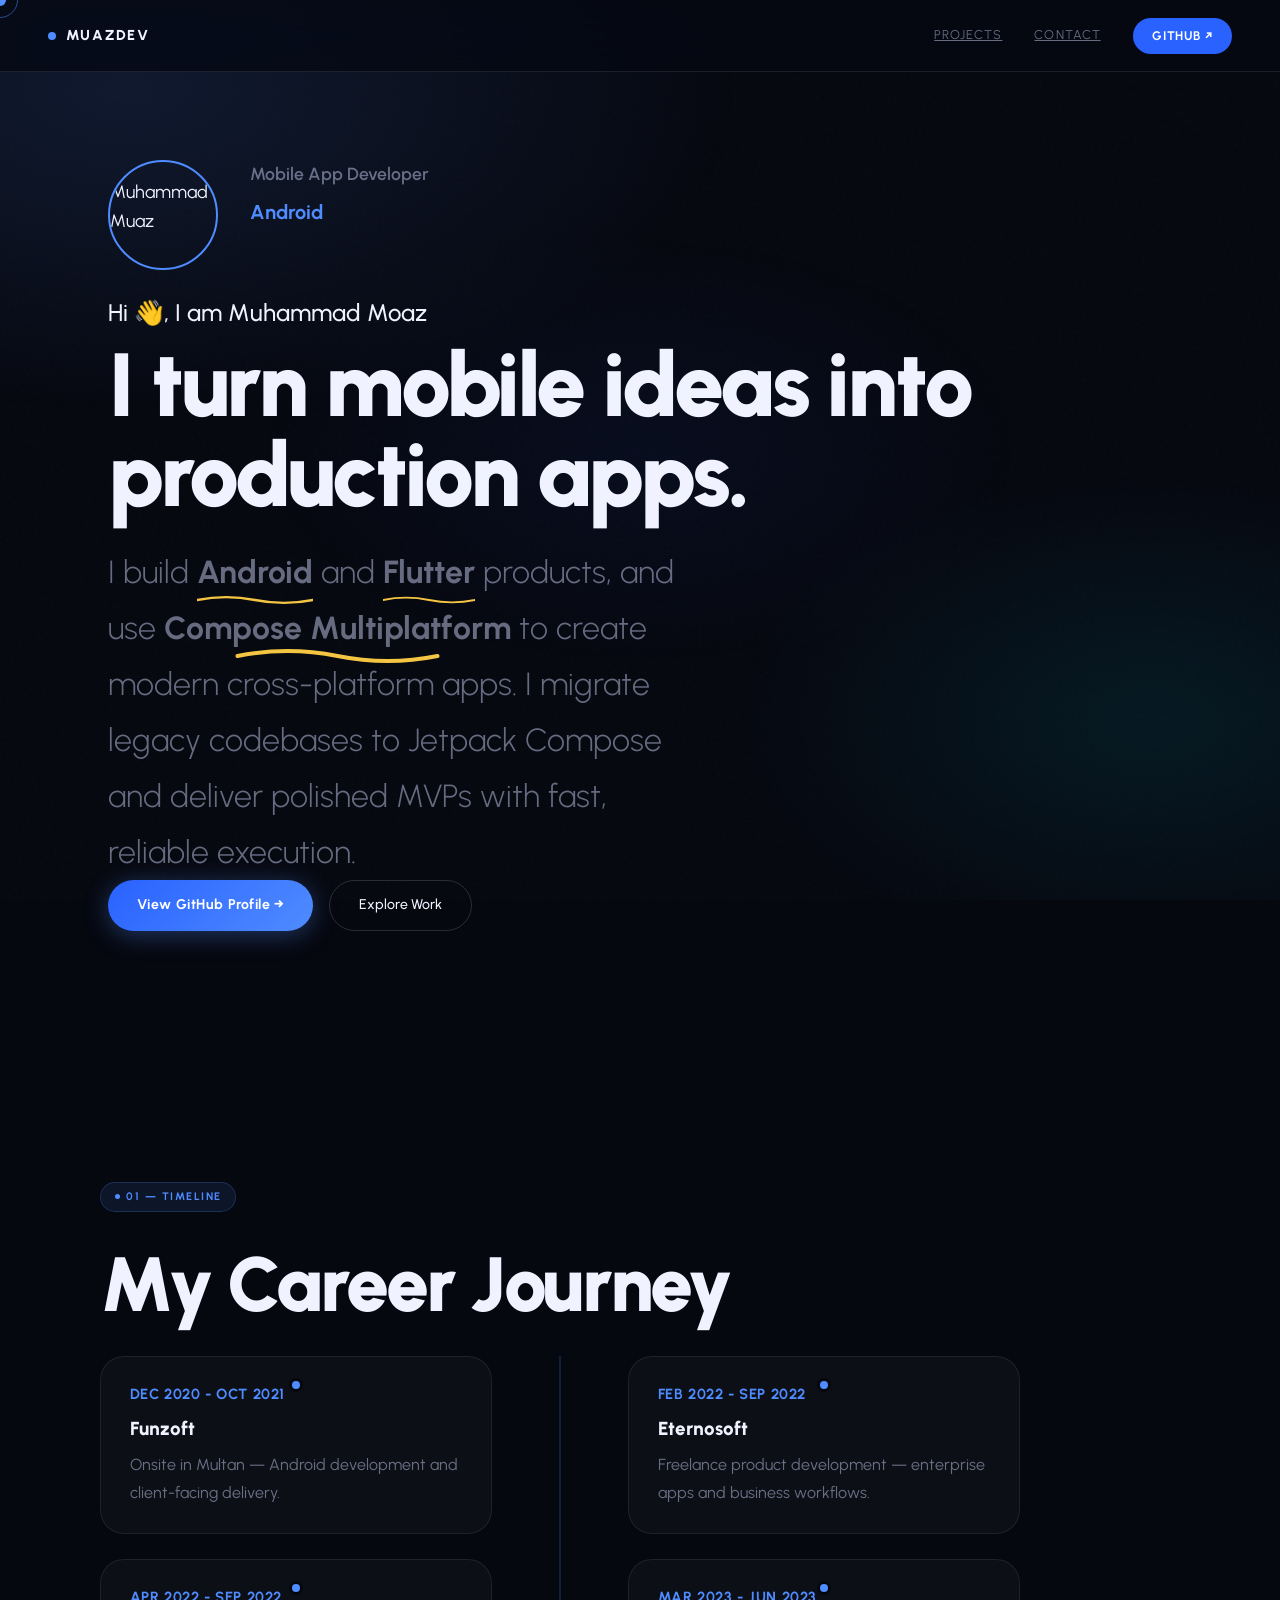
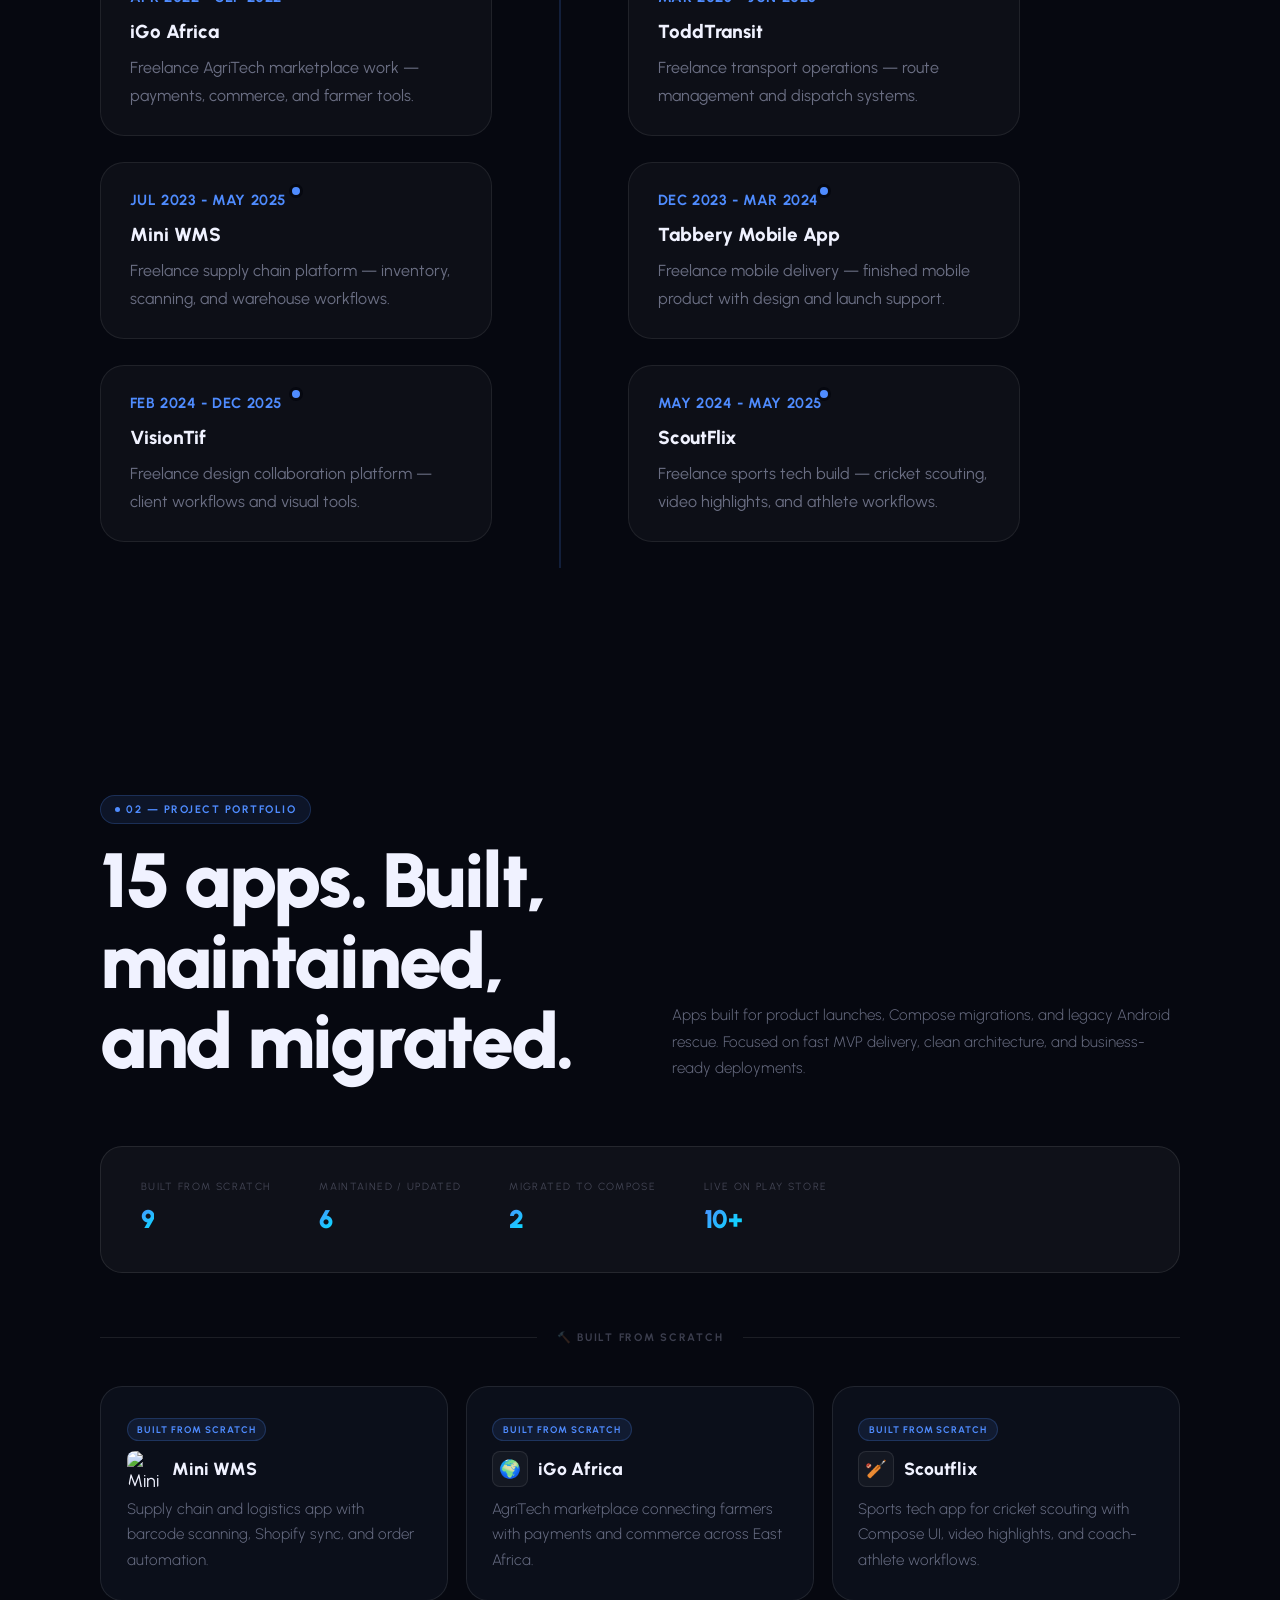
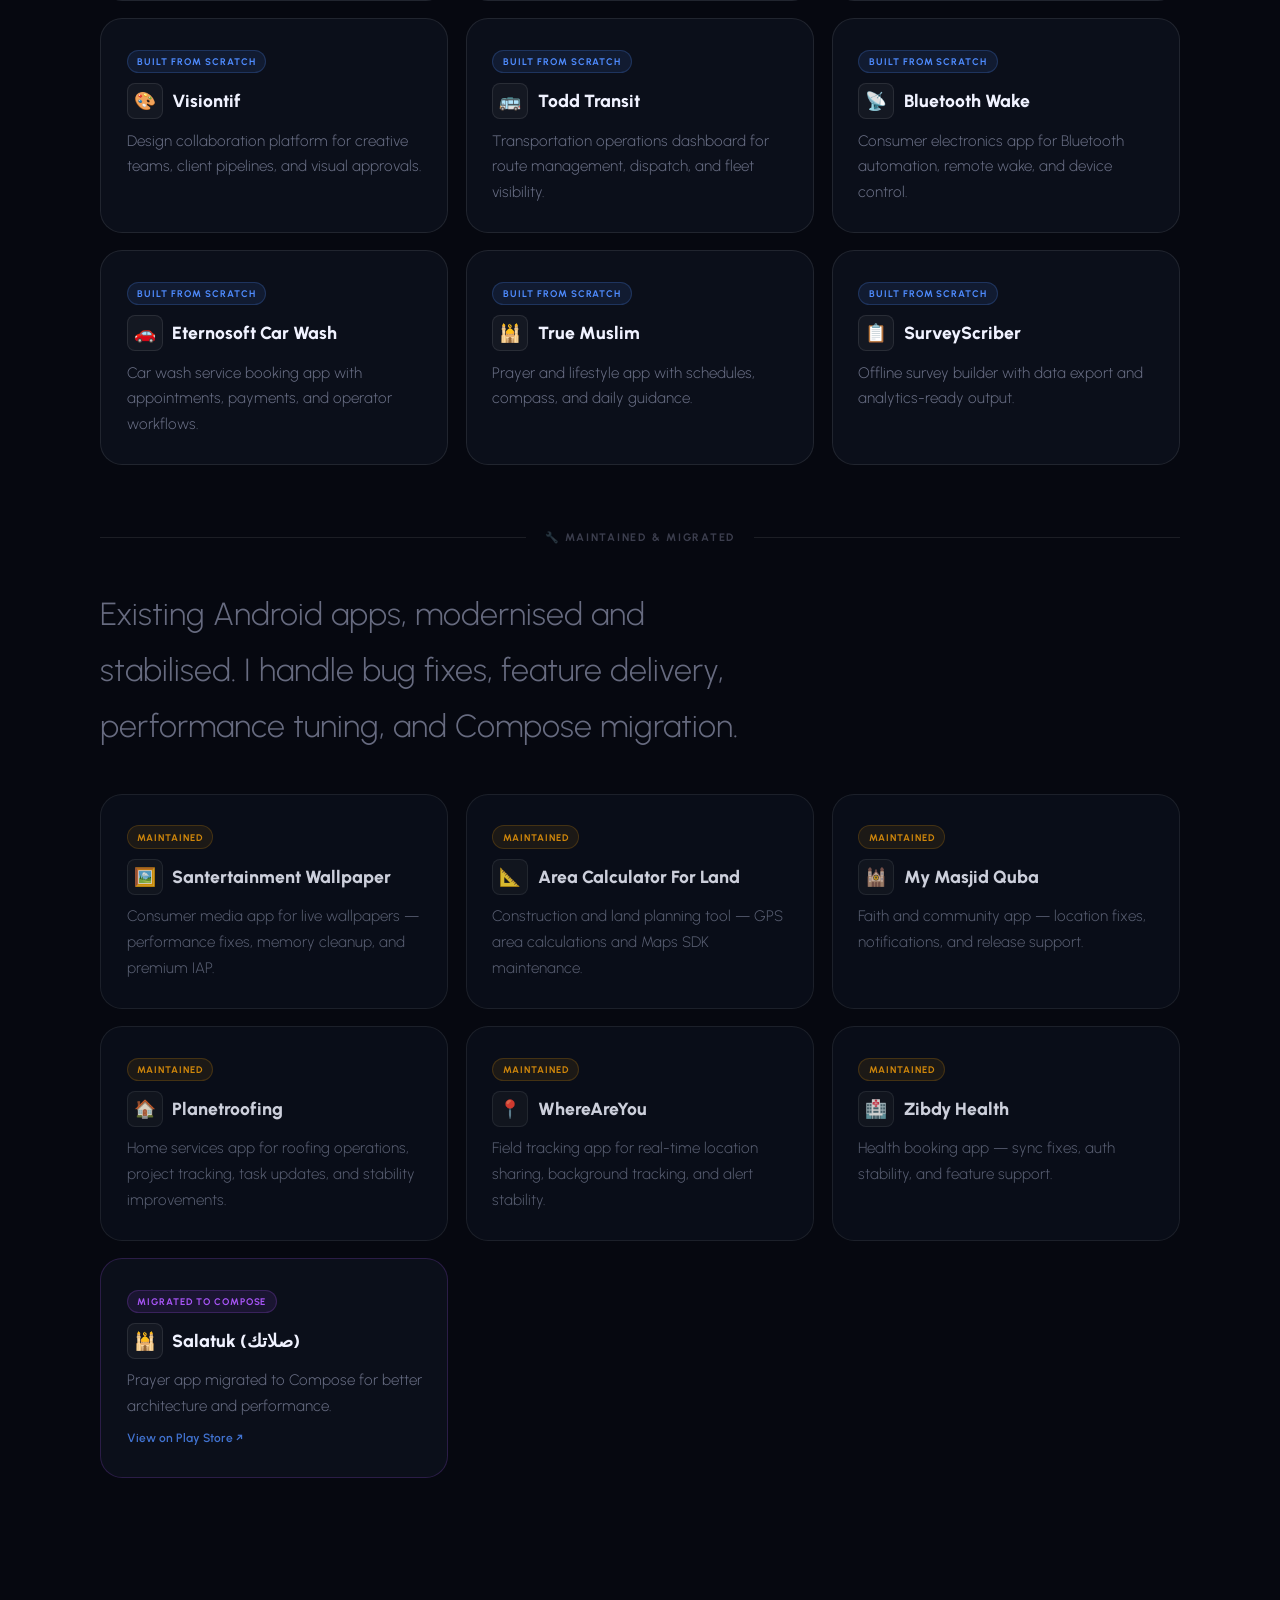
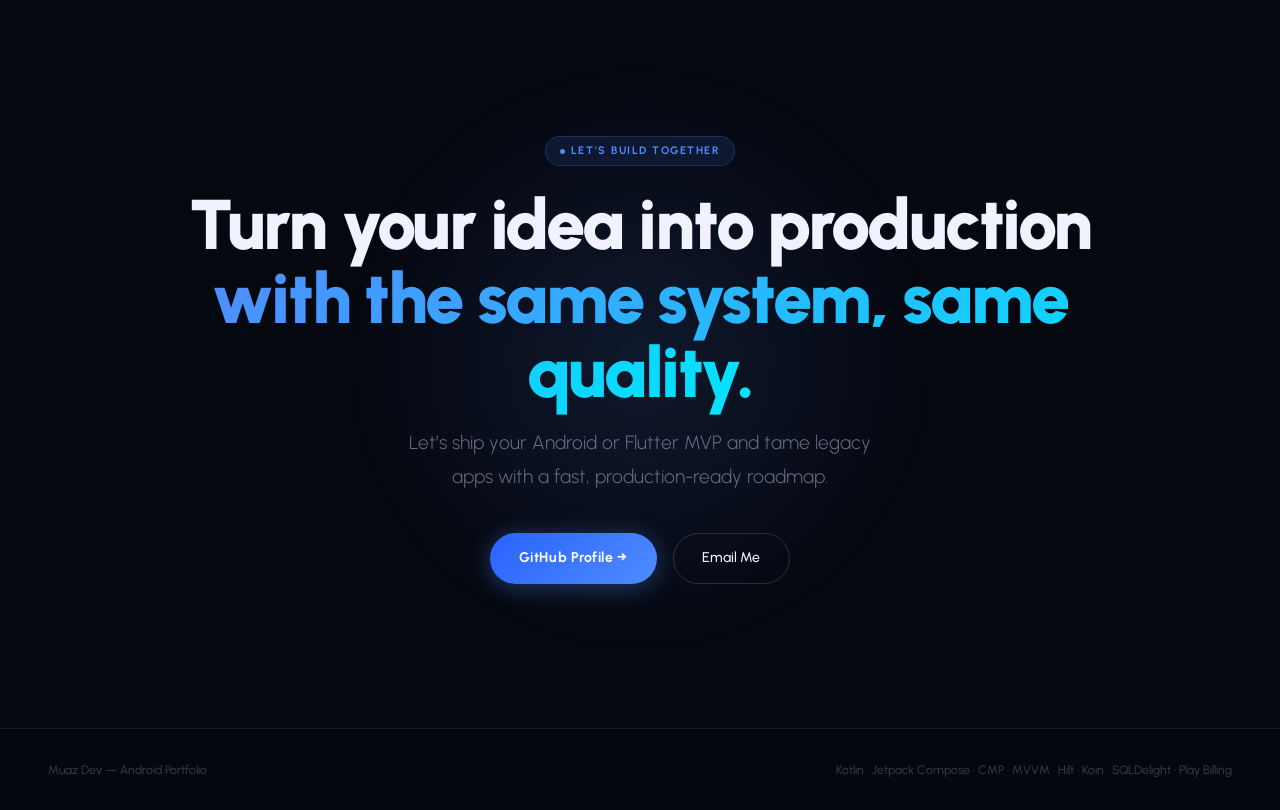
==== commit bfae070b: "fixed routing issue" ====
--- a/index.html
+++ b/index.html
@@ -3,120 +3,51 @@
 <head>
 <meta charset="UTF-8">
 <meta name="viewport" content="width=device-width, initial-scale=1.0">
-<title>Mini WMS — Case Study</title>
+<title>Muaz Dev — Portfolio</title>
 <link href="https://fonts.googleapis.com/css2?family=Urbanist:ital,wght@0,300;0,400;0,500;0,700;0,800;0,900;1,300&display=swap" rel="stylesheet">
 <link href="theme.css" rel="stylesheet">
 <style>
-/* ═══════════════════════════════════════════
-   PAGE-SPECIFIC STYLES — miniwms-portfolio
-   Everything in theme.css is NOT repeated here
-═══════════════════════════════════════════ */
-
-/* ── PROBLEM / SOLUTION ─────────────────── */
-.psgr{display:grid;grid-template-columns:1fr 1fr;gap:1.5px;background:var(--border);border:1px solid var(--border);border-radius:var(--r2);overflow:hidden;}
-.pscard{background:var(--bg2);padding:2.8rem;position:relative;overflow:hidden;}
-.pscard::before{content:'';position:absolute;top:-60px;right:-60px;width:200px;height:200px;border-radius:50%;pointer-events:none;}
-.pscard.prob::before{background:radial-gradient(circle,rgba(255,87,34,0.09) 0%,transparent 70%);}
-.pscard.sol::before{background:radial-gradient(circle,rgba(79,140,255,0.11) 0%,transparent 70%);}
-.psic{width:50px;height:50px;border-radius:15px;display:flex;align-items:center;justify-content:center;font-size:1.4rem;margin-bottom:1.5rem;}
-.psic.p{background:rgba(255,87,34,0.12);border:1px solid rgba(255,87,34,0.2);}
-.psic.s{background:rgba(79,140,255,0.12);border:1px solid rgba(79,140,255,0.2);}
-.pscard h3{font-weight:800;font-size:1.35rem;letter-spacing:-.02em;margin-bottom:.9rem;}
-.pscard p{font-size:.98rem;font-weight:300;color:var(--muted);line-height:1.8;margin-bottom:1rem;}
-.pslist{list-style:none;display:flex;flex-direction:column;gap:.55rem;margin-top:1.2rem;}
-.pslist li{display:flex;align-items:flex-start;gap:.65rem;font-size:.88rem;font-weight:300;color:var(--muted);}
-.pslist li::before{content:'×';color:#ff5722;font-weight:800;font-size:.88rem;flex-shrink:0;}
-.pslist.g li::before{content:'✓';color:var(--green);}
-
-/* ── TIMELINE ───────────────────────────── */
-.tl-sec{padding:7rem 0;}
-.tlhdr{display:grid;grid-template-columns:1fr 1fr;gap:4rem;align-items:end;margin-bottom:4.5rem;}
-.tlhdr-r{color:var(--muted);font-size:.98rem;font-weight:300;line-height:1.75;}
-.tlt{position:relative;}
-.tlline{position:absolute;left:21px;top:22px;bottom:22px;width:1px;background:linear-gradient(to bottom,transparent,var(--border),var(--blue),var(--border),transparent);}
-.tlit{display:grid;grid-template-columns:52px 1fr;gap:1.8rem;padding:2rem 0;border-bottom:1px solid var(--border);}
-.tlit:last-child{border-bottom:none;}
-.tlnode{display:flex;flex-direction:column;align-items:center;}
-.tlcirc{width:42px;height:42px;border-radius:50%;background:var(--bg2);border:1.5px solid var(--border2);display:flex;align-items:center;justify-content:center;font-size:.95rem;flex-shrink:0;position:relative;z-index:1;transition:border-color .3s,box-shadow .3s;}
-.tlit.a .tlcirc{border-color:var(--blue);box-shadow:0 0 0 4px rgba(79,140,255,0.14),0 0 18px rgba(79,140,255,0.28);background:rgba(79,140,255,0.1);}
-.tlbody{padding-top:.5rem;}
-.tlph{font-size:.67rem;font-weight:700;letter-spacing:.14em;text-transform:uppercase;color:var(--blue);margin-bottom:.25rem;}
-.tltit{font-weight:800;font-size:1.2rem;letter-spacing:-.01em;margin-bottom:.45rem;}
-.tldesc{font-size:.96rem;font-weight:300;color:var(--muted);line-height:1.72;margin-bottom:1rem;}
-.tltags{display:flex;gap:.45rem;flex-wrap:wrap;}
-.tltag{font-size:.68rem;font-weight:600;letter-spacing:.04em;padding:.22rem .65rem;border-radius:100px;background:var(--surface);border:1px solid var(--border);color:var(--muted);}
-
-/* ── FEATURE GRID (case study, not home) ── */
-.feat-sec{padding:7rem 0;}
-.fhdr{text-align:center;margin-bottom:3.5rem;}
-.fhdr .sub{margin:0 auto;}
-.fgrid{display:grid;grid-template-columns:repeat(3,1fr);gap:1.5px;background:var(--border);border:1px solid var(--border);border-radius:var(--r2);overflow:hidden;}
-.fcard{background:var(--bg2);padding:2.1rem;position:relative;overflow:hidden;transition:background .25s;}
-.fcard:hover{background:rgba(255,255,255,.032);}
-.fcard::after{content:'';position:absolute;inset:0;background:linear-gradient(135deg,var(--glass) 0%,transparent 60%);opacity:0;transition:opacity .3s;pointer-events:none;}
-.fcard:hover::after{opacity:1;}
-.fcard.wide{grid-column:span 2;}
-.ficw{width:48px;height:48px;border-radius:14px;display:flex;align-items:center;justify-content:center;font-size:1.3rem;margin-bottom:1.1rem;background:var(--surface);border:1px solid var(--border);transition:border-color .3s,box-shadow .3s;}
-.fcard:hover .ficw{border-color:rgba(79,140,255,.4);box-shadow:0 0 18px rgba(79,140,255,.15);}
-.fcard h3{font-weight:800;font-size:.98rem;letter-spacing:-.01em;margin-bottom:.45rem;}
-.fcard p{font-size:.85rem;font-weight:300;color:var(--muted);line-height:1.6;}
-
-/* ── SCREENSHOT SCROLL GALLERY ──────────── */
-.scr-sec{padding:7rem 0;overflow:hidden;}
-.scrhdr{margin-bottom:3.5rem;}
-.scrwrap{display:flex;gap:1.8rem;overflow-x:auto;padding:2rem 0 3.5rem;scrollbar-width:none;-webkit-overflow-scrolling:touch;}
-.scrwrap::-webkit-scrollbar{display:none;}
-.scrc{flex-shrink:0;width:260px;position:relative;transform:rotate(var(--rot,0deg));transition:transform .35s;}
-.scrc:hover{transform:rotate(0deg) translateY(-10px);}
-.scr-phone-wrap{background:linear-gradient(145deg,#1e2640,#0d1020);border:1.5px solid rgba(255,255,255,0.13);border-radius:36px;padding:11px;box-shadow:0 24px 60px rgba(0,0,0,.55),inset 0 1px 0 rgba(255,255,255,.07);}
-.scr-phone-inner{border-radius:26px;overflow:hidden;height:480px;background:#000;}
-.scr-phone-inner img{width:100%;height:100%;object-fit:cover;object-position:top;display:block;}
-.scr-label{text-align:center;margin-top:1.1rem;font-size:.7rem;font-weight:600;letter-spacing:.08em;color:var(--muted2);text-transform:uppercase;}
-
-/* ── TECH STACK ─────────────────────────── */
-.tech-sec{padding:7rem 0;}
-.techlyt{display:grid;grid-template-columns:1fr 1fr;gap:5rem;align-items:center;}
-.tg{display:flex;flex-direction:column;gap:1.1rem;}
-.tgrp-lbl{font-size:.67rem;letter-spacing:.14em;text-transform:uppercase;color:var(--muted2);margin-bottom:.5rem;}
-.trow{display:flex;flex-wrap:wrap;gap:.45rem;}
-.tpill{font-size:.76rem;font-weight:700;letter-spacing:.04em;padding:.42rem 1rem;border-radius:100px;background:var(--surface);border:1px solid var(--border);color:var(--muted);transition:all .22s;cursor:default;}
-.tpill:hover{background:rgba(79,140,255,.12);border-color:rgba(79,140,255,.4);color:var(--blue);}
-.tpill.c{background:rgba(79,140,255,.1);border-color:rgba(79,140,255,.3);color:var(--blue);}
-.rolestack{display:flex;flex-direction:column;gap:.9rem;}
-.roleitem{display:grid;grid-template-columns:auto 1fr;gap:1.1rem;align-items:start;padding:1.3rem;border-radius:var(--r);background:var(--surface);border:1px solid var(--border);transition:border-color .2s,background .2s;}
-.roleitem:hover{border-color:var(--border2);background:var(--glass);}
-.rolenum{font-weight:900;font-size:1.7rem;color:rgba(79,140,255,.18);line-height:1;min-width:34px;text-align:right;}
-.roleitem h4{font-weight:800;font-size:.92rem;margin-bottom:.2rem;}
-.roleitem p{font-size:.82rem;font-weight:300;color:var(--muted);}
-
-/* ── METRICS ────────────────────────────── */
-.met-sec{padding:7rem 0;}
-.metgrid{display:grid;grid-template-columns:repeat(4,1fr);gap:1.5px;background:var(--border);border:1px solid var(--border);border-radius:var(--r2);overflow:hidden;margin-bottom:1.8rem;}
-.metcell{background:var(--bg2);padding:2.6rem 2rem;text-align:center;position:relative;overflow:hidden;transition:background .2s;}
-.metcell:hover{background:rgba(255,255,255,.03);}
-.metcell::before{content:'';position:absolute;top:-40px;left:50%;transform:translateX(-50%);width:120px;height:80px;border-radius:50%;background:radial-gradient(circle,rgba(79,140,255,.1) 0%,transparent 70%);pointer-events:none;}
-.metnum{font-weight:900;font-size:clamp(2rem,2.8vw,2.9rem);letter-spacing:-.03em;background:linear-gradient(135deg,var(--blue) 0%,var(--cyan) 100%);-webkit-background-clip:text;-webkit-text-fill-color:transparent;background-clip:text;display:block;line-height:1;}
-.metlbl{font-size:.74rem;text-transform:uppercase;letter-spacing:.1em;color:var(--muted);margin-top:.45rem;display:block;}
-.awdg{padding:1.9rem 2.3rem;background:linear-gradient(135deg,rgba(79,140,255,.08) 0%,rgba(0,229,255,.04) 100%);border:1px solid rgba(79,140,255,.2);border-radius:var(--r2);display:flex;align-items:center;gap:1.8rem;backdrop-filter:blur(12px);}
-.awic{font-size:2.2rem;width:60px;height:60px;border-radius:18px;flex-shrink:0;background:rgba(79,140,255,.14);border:1px solid rgba(79,140,255,.24);display:flex;align-items:center;justify-content:center;box-shadow:0 0 22px rgba(79,140,255,.18);}
-.awtxt h4{font-weight:800;font-size:1.1rem;margin-bottom:.28rem;}
-.awtxt p{font-size:.88rem;font-weight:300;color:var(--muted);}
-
-/* ── PAGE-SPECIFIC RESPONSIVE OVERRIDES ─── */
-@media(max-width:960px){
-  .psgr{grid-template-columns:1fr;}
-  .tlhdr{grid-template-columns:1fr;gap:1.5rem;}
-  .fgrid{grid-template-columns:1fr 1fr;}
-  .fcard.wide{grid-column:span 2;}
-  .techlyt{grid-template-columns:1fr;}
-  .metgrid{grid-template-columns:1fr 1fr;}
-}
-@media(max-width:600px){
-  .fgrid{grid-template-columns:1fr;}
-  .fcard.wide{grid-column:span 1;}
-  .metgrid{grid-template-columns:1fr 1fr;}
-  .awdg{flex-direction:column;text-align:center;}
-}
+/* ── PAGE-SPECIFIC: home only ─────────────── */
+
+.section-divider{display:flex;align-items:center;gap:1.2rem;margin-bottom:2.5rem;}
+.section-divider-line{flex:1;height:1px;background:var(--border);}
+.section-divider-label{font-size:.68rem;font-weight:700;letter-spacing:.16em;text-transform:uppercase;color:var(--muted2);white-space:nowrap;}
+
+.feature-card.built:hover{border-color:rgba(79,140,255,.4);box-shadow:0 20px 40px rgba(0,0,0,.35),inset 3px 0 0 var(--blue);}
+.feature-card.maintained{opacity:.85;}
+.feature-card.maintained:hover{opacity:1;border-color:rgba(245,158,11,.35);box-shadow:0 14px 32px rgba(0,0,0,.28),inset 3px 0 0 rgba(245,158,11,.6);}
+
+.card-badge{display:inline-flex;align-items:center;gap:.3rem;font-size:.6rem;font-weight:700;letter-spacing:.1em;text-transform:uppercase;padding:.2rem .6rem;border-radius:100px;margin-bottom:.6rem;}
+.card-badge.built-badge{background:rgba(79,140,255,.1);border:1px solid rgba(79,140,255,.22);color:var(--blue);}
+.card-badge.maint-badge{background:rgba(245,158,11,.1);border:1px solid rgba(245,158,11,.22);color:#f59e0b;}
+.card-badge.migr-badge{background:rgba(168,85,247,.1);border:1px solid rgba(168,85,247,.22);color:#a855f7;}
+
+.projects-intro{display:grid;grid-template-columns:1fr 1fr;gap:4rem;align-items:end;margin-bottom:4rem;}
+.projects-intro-right{font-size:.95rem;font-weight:300;color:var(--muted);line-height:1.75;}
+
+.stat-strip{display:flex;gap:3rem;flex-wrap:wrap;padding:2rem 2.5rem;border-radius:var(--r2);background:var(--surface);border:1px solid var(--border);margin-bottom:3.5rem;}
+.stat-strip-item label{display:block;font-size:.65rem;letter-spacing:.13em;text-transform:uppercase;color:var(--muted2);margin-bottom:.2rem;}
+.stat-strip-item span{font-weight:900;font-size:1.6rem;letter-spacing:-.03em;background:linear-gradient(135deg,var(--blue) 0%,var(--cyan) 100%);-webkit-background-clip:text;-webkit-text-fill-color:transparent;background-clip:text;}
+
+/* card icon fallback box */
+.card-icon-fallback{width:36px;height:36px;border-radius:8px;background:var(--surface);border:1px solid var(--border);display:flex;align-items:center;justify-content:center;font-size:1.1rem;flex-shrink:0;}
+
+@keyframes float{0%,100%{transform:translateY(0);}50%{transform:translateY(-8px);}}
+
+@media(max-width:960px){.projects-intro{grid-template-columns:1fr;}.stat-strip{gap:2rem;}.hero{grid-template-columns:1fr;}}
+
+.timeline{position:relative;display:grid;grid-template-columns:1fr minmax(40px,2rem) 1fr;column-gap:3rem;max-width:920px;margin-top:2rem;}
+.timeline::before{content:'';position:absolute;left:50%;top:0;bottom:0;width:2px;background:rgba(79,140,255,.18);transform:translateX(-50%);}
+.timeline-item{position:relative;margin-bottom:1.6rem;padding:1.6rem 1.8rem;border-radius:24px;background:rgba(255,255,255,0.03);border:1px solid rgba(255,255,255,.08);}
+.timeline-item::before{content:'';position:absolute;left:50%;top:1.3rem;width:14px;height:14px;border-radius:50%;background:var(--blue);border:3px solid var(--bg);transform:translateX(-50%);}
+.timeline-item:nth-child(odd){grid-column:1;}
+.timeline-item:nth-child(even){grid-column:3;}
+.timeline-date{display:block;font-size:.92rem;font-weight:700;color:var(--blue);margin-bottom:.5rem;letter-spacing:.04em;text-transform:uppercase;}
+.timeline-item h3{margin:0 0 .4rem;font-size:1.18rem;font-weight:800;}
+.timeline-item p{margin:0;color:var(--muted);line-height:1.75;font-size:1rem;}
+
+@media(max-width:960px){.timeline{grid-template-columns:1fr;padding-left:0;}.timeline::before{left:1rem;transform:none;}.timeline-item{grid-column:1;padding-left:2.4rem;}.timeline-item::before{left:1rem;transform:none;}}
+
 </style>
 </head>
 <body>
@@ -125,14 +56,12 @@
 <div class="cursor-ring" id="curRing"></div>
 <div class="mesh"></div>
 
-<!-- NAV -->
 <nav>
-  <a class="nav-logo" href="index.html"><span class="nav-dot"></span>MuazDev</a>
+  <a class="nav-logo" href="#"><span class="nav-dot"></span>MuazDev</a>
   <div class="nav-links">
-    <a class="nav-link" href="#story">Story</a>
-    <a class="nav-link" href="#features">Features</a>
-    <a class="nav-link" href="#tech">Stack</a>
-    <a class="nav-cta" href="https://play.google.com/store/apps/details?id=com.miniwms.orderandinventory" target="_blank">View App ↗</a>
+    <a class="nav-link" href="#projects">Projects</a>
+    <a class="nav-link" href="#contact">Contact</a>
+    <a class="nav-cta" href="https://github.com/muazdev26" target="_blank">GitHub ↗</a>
   </div>
 </nav>
 
@@ -140,266 +69,327 @@
 <div style="position:relative;z-index:1;">
 <div class="hero rv">
   <div>
-    <div style="margin-bottom:1.3rem;">
-      <span class="tag"><span class="tag-dot"></span>Supply Chain Tech · Android App</span>
-    </div>
-    <h1 class="hero-headline">Mini<span class="grad">WMS</span><br>Pocket Warehouse OS</h1>
-    <p class="sub" style="max-width:450px;margin-bottom:2.2rem;line-height:1.72;">A pocket warehouse OS — Android-first, subscription-ready, and built for small operations with barcode, sync, and offline support.</p>
+    <div style="display:flex; align-items:flex-start; gap:2rem; margin-bottom:1.5rem;">
+      <img src="https://avatars.githubusercontent.com/u/76246519?v=4" alt="Muhammad Muaz"
+        loading="lazy"
+        style="width:110px;height:110px;border-radius:50%;border:2px solid var(--blue);margin-bottom:0;object-fit:cover;animation:float 3s ease-in-out infinite;display:block;">
+      <div class="hero-meta">
+        <h3 class="hero-title">Mobile App Developer</h3>
+        <div class="animated-text">
+          <span>Android</span>
+          <span>Compose</span>
+          <span>Kotlin Multiplatform</span>
+          <span>Flutter</span>
+          <span>Legacy Modernization</span>
+        </div>
+      </div>
+    </div>
+    <div class="intro-line">Hi 👋, I am Muhammad Moaz</div>
+    <h1 class="hero-headline">I turn mobile ideas into production apps.</h1>
+    <p class="sub">I build <span class="hl">Android</span> and <span class="hl">Flutter</span> products, and use <span class="hl">Compose Multiplatform</span> to create modern cross-platform apps. I migrate legacy codebases to Jetpack Compose and deliver polished MVPs with fast, reliable execution.</p>
     <div class="hero-actions">
-      <a class="btn-p" href="https://play.google.com/store/apps/details?id=com.miniwms.orderandinventory" target="_blank">View on Play Store →</a>
-      <a class="btn-g" href="#story">Read Case Study</a>
-    </div>
-    <div class="chips">
-      <span class="chip">Kotlin</span>
-      <span class="chip">SQLDelight</span>
-      <span class="chip">Koin</span>
-      <span class="chip">Retrofit</span>
-      <span class="chip">Apache POI</span>
-      <span class="chip">ZXing</span>
-      <span class="chip">Play Billing</span>
-    </div>
-  </div>
-
-  <div class="hero-visual">
-    <div class="pglow"></div>
-
-    <div class="phone side-l">
-      <div class="ps">
-        <div class="psb"><span class="psb-t">9:41</span><span>●●●</span></div>
-        <img class="ps-img" src="https://play-lh.googleusercontent.com/C2xCMx1ADfmzJkkcMNkgyh8uv4PA8k22i4knrL8qQS2gkshcSwTB4ljSUFH7RHeipBg=w2560-h1440-rw" alt="Orders screen" loading="lazy"/>
-      </div>
-    </div>
-
-    <div class="phone main">
-      <div class="ps">
-        <div class="psb"><span class="psb-t">9:41</span><span>●●●</span></div>
-        <img class="ps-img" src="https://play-lh.googleusercontent.com/xxpbCZRopsppu9igHbEreT_MbAGRPvEhKLUzOTXTNAMZ2iRbl4kKBIVkLoT8AI8WdDo_=w2560-h1440-rw" alt="Dashboard screen" loading="lazy"/>
-      </div>
-    </div>
-
-    <div class="phone side-r">
-      <div class="ps">
-        <div class="psb"><span class="psb-t">9:41</span><span>●●●</span></div>
-        <img class="ps-img" src="https://play-lh.googleusercontent.com/o7l0ZsRlS7SMwFrRkidW112VvgBB2Qt1_0DQpA56cqsnXZtS1EFlFwyI4NH3F7hESBo=w2560-h1440-rw" alt="Inventory screen" loading="lazy"/>
-      </div>
-    </div>
-
-    <div class="fbdg top"><span class="fbn">★ 4.5</span><span class="fbl">Play Store Rating</span></div>
-    <div class="fbdg bot">
-      <div class="fbrow"><div class="fbdot"></div><span style="font-size:.78rem;font-weight:700;">Live on Google Play</span></div>
-      <span class="fbl" style="margin-top:3px;display:block;">Subscription Active</span>
+      <a class="btn-p" href="https://github.com/muazdev26" target="_blank">View GitHub Profile →</a>
+      <a class="btn-g" href="#projects">Explore Work</a>
     </div>
   </div>
 </div>
 </div>
 
-<!-- ██ PROBLEM / SOLUTION ██ -->
-<section class="ps-sec" id="story">
-<div class="container">
-  <div style="margin-bottom:2.4rem;" class="rv"><span class="tag"><span class="tag-dot"></span>01 — The Challenge</span></div>
-  <div class="psgr rv d1">
-    <div class="pscard prob">
-      <div class="psic p">🔥</div>
-      <h3>The Problem</h3>
-      <p>Warehouse operations were stuck in spreadsheets, manual order copies, and missing stock visibility. Small teams needed a simple Android tool instead of expensive enterprise software.</p>
-      <ul class="pslist">
-        <li>Manual Excel tracking — slow and error-prone</li>
-        <li>No unified view of multi-platform e-commerce orders</li>
-        <li>Pick-and-pack errors generating costly refunds weekly</li>
-        <li>No bin location system — staff wasting time locating items</li>
-        <li>Enterprise WMS software priced out of reach</li>
-      </ul>
-    </div>
-    <div class="pscard sol">
-      <div class="psic s">⚡</div>
-      <h3>The Solution</h3>
-      <p>I built Mini WMS as a <span class="hl accent">lean Android</span> warehouse platform — order sync, barcode picking, and subscription billing for small operations.</p>
-      <ul class="pslist g">
-        <li>Live dashboard with stock, orders, and bins at a glance</li>
-        <li>One-tap sync from eBay, Amazon & Shopify</li>
-        <li>Barcode scanner for accurate, fast picking</li>
-        <li>Structured bin location system for organised fulfilment</li>
-        <li>Excel import/export — familiar to any operations team</li>
-      </ul>
+<!-- ██ TIMELINE ██ -->
+<section id="timeline" class="ps-sec">
+  <div class="container">
+    <div style="margin-bottom:2rem;" class="rv"><span class="tag"><span class="tag-dot"></span>01 — Timeline</span></div>
+    <h2 class="st rv">My Career Journey</h2>
+    <div class="timeline">
+      <div class="timeline-item rv d1">
+        <span class="timeline-date">Dec 2020 - Oct 2021</span>
+        <h3>Funzoft</h3>
+        <p>Onsite in Multan — Android development and client-facing delivery.</p>
+      </div>
+      <div class="timeline-item rv d2">
+        <span class="timeline-date">Feb 2022 - Sep 2022</span>
+        <h3>Eternosoft</h3>
+        <p>Freelance product development — enterprise apps and business workflows.</p>
+      </div>
+      <div class="timeline-item rv d3">
+        <span class="timeline-date">Apr 2022 - Sep 2022</span>
+        <h3>iGo Africa</h3>
+        <p>Freelance AgriTech marketplace work — payments, commerce, and farmer tools.</p>
+      </div>
+      <div class="timeline-item rv d1">
+        <span class="timeline-date">Mar 2023 - Jun 2023</span>
+        <h3>ToddTransit</h3>
+        <p>Freelance transport operations — route management and dispatch systems.</p>
+      </div>
+      <div class="timeline-item rv d2">
+        <span class="timeline-date">Jul 2023 - May 2025</span>
+        <h3>Mini WMS</h3>
+        <p>Freelance supply chain platform — inventory, scanning, and warehouse workflows.</p>
+      </div>
+      <div class="timeline-item rv d3">
+        <span class="timeline-date">Dec 2023 - Mar 2024</span>
+        <h3>Tabbery Mobile App</h3>
+        <p>Freelance mobile delivery — finished mobile product with design and launch support.</p>
+      </div>
+      <div class="timeline-item rv d1">
+        <span class="timeline-date">Feb 2024 - Dec 2025</span>
+        <h3>VisionTif</h3>
+        <p>Freelance design collaboration platform — client workflows and visual tools.</p>
+      </div>
+      <div class="timeline-item rv d2">
+        <span class="timeline-date">May 2024 - May 2025</span>
+        <h3>ScoutFlix</h3>
+        <p>Freelance sports tech build — cricket scouting, video highlights, and athlete workflows.</p>
+      </div>
     </div>
   </div>
-</div>
 </section>
 
-<!-- ██ TIMELINE ██ -->
-<section class="tl-sec">
-<div class="container">
-  <div class="tlhdr rv">
-    <div>
-      <span class="tag" style="margin-bottom:1rem;display:inline-flex;"><span class="tag-dot"></span>02 — Timeline</span>
-      <h2 class="st">Two years of milestones.<br>No big-bang release.</h2>
-    </div>
-    <div class="tlhdr-r">The scope was never defined upfront. Requirements came in waves — and I built, tested, and shipped at every stage. Each milestone made the product more powerful and the client's warehouse more efficient.</div>
+<!-- ██ PROJECTS ██ -->
+<section id="projects" class="ps-sec">
+  <div class="container">
+
+    <div class="projects-intro rv">
+      <div>
+        <div style="margin-bottom:1rem;"><span class="tag"><span class="tag-dot"></span>02 — Project Portfolio</span></div>
+        <h2 class="st" style="margin-bottom:0;">15 apps. Built, maintained,<br>and migrated.</h2>
+      </div>
+      <p class="projects-intro-right">Apps built for product launches, Compose migrations, and legacy Android rescue. Focused on fast MVP delivery, clean architecture, and business-ready deployments.</p>
+    </div>
+
+    <!-- STAT STRIP -->
+    <div class="stat-strip rv d1">
+      <div class="stat-strip-item"><label>Built from Scratch</label><span>9</span></div>
+      <div class="stat-strip-item"><label>Maintained / Updated</label><span>6</span></div>
+      <div class="stat-strip-item"><label>Migrated to Compose</label><span>2</span></div>
+      <div class="stat-strip-item"><label>Live on Play Store</label><span>10+</span></div>
+    </div>
+
+    <!-- ── BUILT FROM SCRATCH ── -->
+    <div class="section-divider rv">
+      <div class="section-divider-line"></div>
+      <span class="section-divider-label">🔨 Built from Scratch</span>
+      <div class="section-divider-line"></div>
+    </div>
+
+    <div class="feature-grid rv d1">
+
+      <!-- Mini WMS -->
+      <div class="feature-card built" onclick="window.location.href='miniwms-portfolio.html'" style="cursor:pointer;">
+        <span class="card-badge built-badge">Built from Scratch</span>
+        <div style="display:flex;align-items:center;gap:.6rem;margin-bottom:.6rem;">
+          <img src="https://play-lh.googleusercontent.com/xxpbCZRopsppu9igHbEreT_MbAGRPvEhKLUzOTXTNAMZ2iRbl4kKBIVkLoT8AI8WdDo_=w2560-h1440-rw"
+            alt="Mini WMS" loading="lazy" style="width:36px;height:36px;border-radius:8px;object-fit:cover;flex-shrink:0;">
+          <h3 style="margin:0;">Mini WMS</h3>
+        </div>
+        <p>Supply chain and logistics app with barcode scanning, Shopify sync, and order automation.</p>
+      </div>
+
+      <!-- iGo Africa -->
+      <div class="feature-card built" onclick="window.location.href='igoafrica-portfolio.html'" style="cursor:pointer;">
+        <span class="card-badge built-badge">Built from Scratch</span>
+        <div style="display:flex;align-items:center;gap:.6rem;margin-bottom:.6rem;">
+          <div class="card-icon-fallback">🌍</div>
+          <h3 style="margin:0;">iGo Africa</h3>
+        </div>
+        <p>AgriTech marketplace connecting farmers with payments and commerce across East Africa.</p>
+      </div>
+
+      <!-- Scoutflix -->
+      <div class="feature-card built" onclick="window.location.href='scoutflix-portfolio.html'" style="cursor:pointer;">
+        <span class="card-badge built-badge">Built from Scratch</span>
+        <div style="display:flex;align-items:center;gap:.6rem;margin-bottom:.6rem;">
+          <img src="https://www.scoutflix.com/wp-content/uploads/2025/05/icon-02-primary.png"
+            alt="Scoutflix" loading="lazy" style="width:36px;height:36px;border-radius:8px;object-fit:cover;flex-shrink:0;"
+            onerror="this.style.display='none';this.nextElementSibling.style.display='flex';">
+          <div class="card-icon-fallback" style="display:none;">🏏</div>
+          <h3 style="margin:0;">Scoutflix</h3>
+        </div>
+        <p>Sports tech app for cricket scouting with Compose UI, video highlights, and coach-athlete workflows.</p>
+      </div>
+
+      <!-- Visiontif -->
+      <div class="feature-card built" onclick="window.location.href='visiontif-portfolio.html'" style="cursor:pointer;">
+        <span class="card-badge built-badge">Built from Scratch</span>
+        <div style="display:flex;align-items:center;gap:.6rem;margin-bottom:.6rem;">
+          <div class="card-icon-fallback">🎨</div>
+          <h3 style="margin:0;">Visiontif</h3>
+        </div>
+        <p>Design collaboration platform for creative teams, client pipelines, and visual approvals.</p>
+      </div>
+
+      <!-- Todd Transit -->
+      <div class="feature-card built" onclick="window.location.href='toddtransit-portfolio.html'" style="cursor:pointer;">
+        <span class="card-badge built-badge">Built from Scratch</span>
+        <div style="display:flex;align-items:center;gap:.6rem;margin-bottom:.6rem;">
+          <div class="card-icon-fallback">🚌</div>
+          <h3 style="margin:0;">Todd Transit</h3>
+        </div>
+        <p>Transportation operations dashboard for route management, dispatch, and fleet visibility.</p>
+      </div>
+
+      <!-- Bluetooth Wake -->
+      <div class="feature-card built">
+        <span class="card-badge built-badge">Built from Scratch</span>
+        <div style="display:flex;align-items:center;gap:.6rem;margin-bottom:.6rem;">
+          <div class="card-icon-fallback">📡</div>
+          <h3 style="margin:0;">Bluetooth Wake</h3>
+        </div>
+        <p>Consumer electronics app for Bluetooth automation, remote wake, and device control.</p>
+      </div>
+
+      <!-- Eternosoft Car Wash -->
+      <div class="feature-card built">
+        <span class="card-badge built-badge">Built from Scratch</span>
+        <div style="display:flex;align-items:center;gap:.6rem;margin-bottom:.6rem;">
+          <div class="card-icon-fallback">🚗</div>
+          <h3 style="margin:0;">Eternosoft Car Wash</h3>
+        </div>
+        <p>Car wash service booking app with appointments, payments, and operator workflows.</p>
+      </div>
+
+      <!-- True Muslim -->
+      <div class="feature-card built">
+        <span class="card-badge built-badge">Built from Scratch</span>
+        <div style="display:flex;align-items:center;gap:.6rem;margin-bottom:.6rem;">
+          <div class="card-icon-fallback">🕌</div>
+          <h3 style="margin:0;">True Muslim</h3>
+        </div>
+        <p>Prayer and lifestyle app with schedules, compass, and daily guidance.</p>
+      </div>
+
+      <!-- SurveyScriber -->
+      <div class="feature-card built">
+        <span class="card-badge built-badge">Built from Scratch</span>
+        <div style="display:flex;align-items:center;gap:.6rem;margin-bottom:.6rem;">
+          <div class="card-icon-fallback">📋</div>
+          <h3 style="margin:0;">SurveyScriber</h3>
+        </div>
+        <p>Offline survey builder with data export and analytics-ready output.</p>
+      </div>
+
+    </div>
+
+    <!-- ── MAINTAINED & MIGRATED ── -->
+    <div class="section-divider rv" style="margin-top:4rem;">
+      <div class="section-divider-line"></div>
+      <span class="section-divider-label">🔧 Maintained &amp; Migrated</span>
+      <div class="section-divider-line"></div>
+    </div>
+
+    <p class="sub rv" style="margin-bottom:2.5rem;max-width:680px;">Existing Android apps, modernised and stabilised. I handle bug fixes, feature delivery, performance tuning, and Compose migration.</p>
+
+    <div class="feature-grid rv d1">
+
+      <!-- Santertainment -->
+      <div class="feature-card maintained">
+        <span class="card-badge maint-badge">Maintained</span>
+        <div style="display:flex;align-items:center;gap:.6rem;margin-bottom:.6rem;">
+          <img src="https://play-lh.googleusercontent.com/LaIBGLJHyoXbObOUyh_W130aWJoZTz_11-Q32p_wNtWIbKRQpzOKIfjWsrQvXm-7w5Q=w480-h960"
+            alt="Santertainment" loading="lazy" style="width:36px;height:36px;border-radius:8px;object-fit:cover;flex-shrink:0;"
+            onerror="this.style.display='none';this.nextElementSibling.style.display='flex';">
+          <div class="card-icon-fallback" style="display:none;">🖼️</div>
+          <h3 style="margin:0;">Santertainment Wallpaper</h3>
+        </div>
+        <p>Consumer media app for live wallpapers — performance fixes, memory cleanup, and premium IAP.</p>
+      </div>
+
+      <!-- Area Calculator -->
+      <div class="feature-card maintained">
+        <span class="card-badge maint-badge">Maintained</span>
+        <div style="display:flex;align-items:center;gap:.6rem;margin-bottom:.6rem;">
+          <img src="https://play-lh.googleusercontent.com/UIXLuGCa68N-lWCiUYWOZvlCCTPH8jr2bXfVHbPeXKK2E82W3qY-ZF50QnXGhsoNM5M=w480-h960"
+            alt="Area Calculator" loading="lazy" style="width:36px;height:36px;border-radius:8px;object-fit:cover;flex-shrink:0;"
+            onerror="this.style.display='none';this.nextElementSibling.style.display='flex';">
+          <div class="card-icon-fallback" style="display:none;">📐</div>
+          <h3 style="margin:0;">Area Calculator For Land</h3>
+        </div>
+        <p>Construction and land planning tool — GPS area calculations and Maps SDK maintenance.</p>
+      </div>
+
+      <!-- My Masjid Quba -->
+      <div class="feature-card maintained">
+        <span class="card-badge maint-badge">Maintained</span>
+        <div style="display:flex;align-items:center;gap:.6rem;margin-bottom:.6rem;">
+          <div class="card-icon-fallback">🕍</div>
+          <h3 style="margin:0;">My Masjid Quba</h3>
+        </div>
+        <p>Faith and community app — location fixes, notifications, and release support.</p>
+      </div>
+
+      <!-- Planetroofing -->
+      <div class="feature-card maintained">
+        <span class="card-badge maint-badge">Maintained</span>
+        <div style="display:flex;align-items:center;gap:.6rem;margin-bottom:.6rem;">
+          <img src="https://play-lh.googleusercontent.com/RECdNLketZfR8NIudxiQXpdA3acatKgkn_hS6GZpRk4wHPUL9XSCHa7I0jsEobXSJw4u=w480-h960"
+            alt="Planetroofing" loading="lazy" style="width:36px;height:36px;border-radius:8px;object-fit:cover;flex-shrink:0;"
+            onerror="this.style.display='none';this.nextElementSibling.style.display='flex';">
+          <div class="card-icon-fallback" style="display:none;">🏠</div>
+          <h3 style="margin:0;">Planetroofing</h3>
+        </div>
+        <p>Home services app for roofing operations, project tracking, task updates, and stability improvements.</p>
+      </div>
+
+      <!-- WhereAreYou -->
+      <div class="feature-card maintained">
+        <span class="card-badge maint-badge">Maintained</span>
+        <div style="display:flex;align-items:center;gap:.6rem;margin-bottom:.6rem;">
+          <div class="card-icon-fallback">📍</div>
+          <h3 style="margin:0;">WhereAreYou</h3>
+        </div>
+        <p>Field tracking app for real-time location sharing, background tracking, and alert stability.</p>
+      </div>
+
+      <!-- Zibdy Health -->
+      <div class="feature-card maintained">
+        <span class="card-badge maint-badge">Maintained</span>
+        <div style="display:flex;align-items:center;gap:.6rem;margin-bottom:.6rem;">
+          <img src="https://play-lh.googleusercontent.com/sJXcL0LjrBaZ6MfUVwGg1KNgQALjuxBHFxsIFiVCvp2CmpanxZw1lJJOyCZm_Z8U-w=s48-rw"
+            alt="Zibdy Health" loading="lazy" style="width:36px;height:36px;border-radius:8px;object-fit:cover;flex-shrink:0;"
+            onerror="this.style.display='none';this.nextElementSibling.style.display='flex';">
+          <div class="card-icon-fallback" style="display:none;">🏥</div>
+          <h3 style="margin:0;">Zibdy Health</h3>
+        </div>
+        <p>Health booking app — sync fixes, auth stability, and feature support.</p>
+      </div>
+
+      <!-- Salatuk — Migrated -->
+      <div class="feature-card" style="border-color:rgba(168,85,247,.2);">
+        <span class="card-badge migr-badge">Migrated to Compose</span>
+        <div style="display:flex;align-items:center;gap:.6rem;margin-bottom:.6rem;">
+          <div class="card-icon-fallback">🕌</div>
+          <h3 style="margin:0;">Salatuk (صلاتك)</h3>
+        </div>
+        <p>Prayer app migrated to Compose for better architecture and performance.
+          <a href="https://play.google.com/store/apps/details?id=com.spiritsoft.prayertimes.salatuk.muslims"
+            target="_blank"
+            style="display:inline-flex;align-items:center;gap:.25rem;margin-top:.5rem;font-size:.75rem;font-weight:600;color:var(--blue);text-decoration:none;opacity:.8;">
+            View on Play Store ↗
+          </a>
+        </p>
+      </div>
+
+    </div>
+
   </div>
-  <div class="tlt rv d1">
-    <div class="tlline"></div>
-    <div>
-      <div class="tlit a">
-        <div class="tlnode"><div class="tlcirc">📦</div></div>
-        <div class="tlbody"><div class="tlph">Milestone 01 · Foundation</div><div class="tltit">Core Inventory Engine</div><div class="tldesc">Stock item management, manual PO and SO creation, bin location assignment, and basic reporting. The data backbone everything else runs on.</div><div class="tltags"><span class="tltag">SQLDelight</span><span class="tltag">Kotlin</span><span class="tltag">MVVM</span><span class="tltag">Koin DI</span></div></div>
-      </div>
-      <div class="tlit a">
-        <div class="tlnode"><div class="tlcirc">📊</div></div>
-        <div class="tlbody"><div class="tlph">Milestone 02 · Data</div><div class="tltit">Excel Import & Export</div><div class="tldesc">Bulk stock upload from .xlsx, sales order import, and full inventory report export. Built with Apache POI so the team could stay in spreadsheets for bulk tasks.</div><div class="tltags"><span class="tltag">Apache POI</span><span class="tltag">OpenCSV</span><span class="tltag">File Provider</span></div></div>
-      </div>
-      <div class="tlit a">
-        <div class="tlnode"><div class="tlcirc">📷</div></div>
-        <div class="tlbody"><div class="tlph">Milestone 03 · Hardware</div><div class="tltit">Barcode Scanner Integration</div><div class="tldesc">Camera and Bluetooth hardware scanner support for goods-in receiving, single-scan order picking, and stock-take counting. Pick errors dropped to near zero after this milestone.</div><div class="tltags"><span class="tltag">ZXing</span><span class="tltag">CameraX</span><span class="tltag">Bluetooth HID</span></div></div>
-      </div>
-      <div class="tlit a">
-        <div class="tlnode"><div class="tlcirc">🔗</div></div>
-        <div class="tlbody"><div class="tlph">Milestone 04 · Integration</div><div class="tltit">eBay · Amazon · Shopify Live Sync</div><div class="tldesc">Automated order pull from all three major e-commerce platforms via REST APIs. Background sync via WorkManager. Three stores, one unified order queue, live in the warehouse.</div><div class="tltags"><span class="tltag">Retrofit</span><span class="tltag">eBay API</span><span class="tltag">Amazon SP-API</span><span class="tltag">Shopify API</span><span class="tltag">WorkManager</span></div></div>
-      </div>
-      <div class="tlit a">
-        <div class="tlnode"><div class="tlcirc">🚀</div></div>
-        <div class="tlbody"><div class="tlph">Milestone 05 · Launch</div><div class="tltit">Subscription Billing & Google Play Launch</div><div class="tldesc">Google Play Billing integrated, monthly and annual subscription tiers configured, entitlement logic built, and the app submitted and approved for production on the Play Store.</div><div class="tltags"><span class="tltag">Play Billing KTX</span><span class="tltag">DataStore</span><span class="tltag">App Bundle</span><span class="tltag">Play Console</span></div></div>
-      </div>
+</section>
+
+<!-- ██ CTA ██ -->
+<section class="cta-sec" id="contact">
+  <div class="container" style="position:relative;z-index:1;">
+    <span class="tag" style="margin-bottom:1.4rem;display:inline-flex;"><span class="tag-dot"></span>Let's Build Together</span>
+    <h2>Turn your idea into production<br><span class="grad">with the same system, same quality.</span></h2>
+    <p>Let’s ship your Android or Flutter MVP and tame legacy apps with a fast, production-ready roadmap.</p>
+    <div class="ctabtns">
+      <a class="btn-p" href="https://github.com/muazdev26" target="_blank">GitHub Profile →</a>
+      <a class="btn-g" href="mailto:muaz8601@gmail.com">Email Me</a>
     </div>
   </div>
-</div>
 </section>
 
-<!-- ██ FEATURES ██ -->
-<section class="feat-sec" id="features">
-<div class="container">
-  <div class="fhdr rv">
-    <span class="tag" style="margin-bottom:1rem;display:inline-flex;"><span class="tag-dot"></span>03 — Features Built</span>
-    <h2 class="st">Everything a small warehouse needs.</h2>
-    <p class="sub">Every feature was built in direct response to a real operational pain point — no bloat, no filler.</p>
-  </div>
-  <div class="fgrid rv d1">
-    <div class="fcard wide"><div class="ficw">🔗</div><h3>Multi-Platform Order Sync</h3><p>Order sync from eBay, Amazon and Shopify with background <span class="hl">WorkManager</span> updates.</p></div>
-    <div class="fcard"><div class="ficw">📦</div><h3>Purchase & Sales Orders</h3><p>Purchase and sales order workflows with bin allocation and fulfilment tracking.</p></div>
-    <div class="fcard"><div class="ficw">📍</div><h3>Bin Location System</h3><p>Bin location routing for faster picking and organised inventory.</p></div>
-    <div class="fcard"><div class="ficw">📷</div><h3>Barcode Scanner</h3><p>Barcode scanning with CameraX and Bluetooth hardware support.</p></div>
-    <div class="fcard"><div class="ficw">📊</div><h3>Excel Import & Export</h3><p>Excel import/export for fast stock uploads and report exports.</p></div>
-    <div class="fcard"><div class="ficw">✈️</div><h3>Offline-First Architecture</h3><p><span class="hl">Offline-first</span> SQLDelight core with cloud sync when online.</p></div>
-    <div class="fcard"><div class="ficw">📈</div><h3>Charts & Analytics</h3><p>Charts for stock movement and fulfilment performance.</p></div>
-    <div class="fcard"><div class="ficw">💳</div><h3>In-App Subscription Billing</h3><p>Google Play Billing integration with subscription tiers and entitlement checks.</p></div>
-    <div class="fcard"><div class="ficw">🌍</div><h3>10+ Languages</h3><p>Multilingual UI for global warehouse operations.</p></div>
-  </div>
-</div>
-</section>
-
-<!-- ██ SCREENSHOTS ██ -->
-<section class="scr-sec">
-<div class="container">
-  <div class="scrhdr rv">
-    <span class="tag" style="margin-bottom:1rem;display:inline-flex;"><span class="tag-dot"></span>04 — Real App Screenshots</span>
-    <h2 class="st">Inside the app — straight from the Play Store.</h2>
-  </div>
-</div>
-<div style="padding-left:max(2.5rem,(100vw - 1160px)/2);">
-  <div class="scrwrap rv d1">
-    <div class="scrc" style="--rot:-2deg;">
-      <div class="scr-phone-wrap"><div class="scr-phone-inner"><img src="https://play-lh.googleusercontent.com/xxpbCZRopsppu9igHbEreT_MbAGRPvEhKLUzOTXTNAMZ2iRbl4kKBIVkLoT8AI8WdDo_=w2560-h1440-rw" alt="Dashboard" loading="lazy"/></div></div>
-      <div class="scr-label">Dashboard</div>
-    </div>
-    <div class="scrc" style="--rot:1.5deg;margin-top:36px;">
-      <div class="scr-phone-wrap"><div class="scr-phone-inner"><img src="https://play-lh.googleusercontent.com/C2xCMx1ADfmzJkkcMNkgyh8uv4PA8k22i4knrL8qQS2gkshcSwTB4ljSUFH7RHeipBg=w2560-h1440-rw" alt="Orders" loading="lazy"/></div></div>
-      <div class="scr-label">Orders</div>
-    </div>
-    <div class="scrc" style="--rot:-1deg;margin-top:14px;">
-      <div class="scr-phone-wrap"><div class="scr-phone-inner"><img src="https://play-lh.googleusercontent.com/o7l0ZsRlS7SMwFrRkidW112VvgBB2Qt1_0DQpA56cqsnXZtS1EFlFwyI4NH3F7hESBo=w2560-h1440-rw" alt="Inventory" loading="lazy"/></div></div>
-      <div class="scr-label">Inventory</div>
-    </div>
-    <div class="scrc" style="--rot:2deg;margin-top:44px;">
-      <div class="scr-phone-wrap"><div class="scr-phone-inner"><img src="https://play-lh.googleusercontent.com/25iKIK5EFae0gH3ONb5Id4LvzyPjby0AEdA1SZwLha6lfqHeq1R_nGIiaiOLnFTGL20=w2560-h1440-rw" alt="Platform Sync" loading="lazy"/></div></div>
-      <div class="scr-label">Platform Sync</div>
-    </div>
-    <div class="scrc" style="--rot:-1.5deg;margin-top:22px;">
-      <div class="scr-phone-wrap"><div class="scr-phone-inner"><img src="https://play-lh.googleusercontent.com/xnRD1ADvflqSrRuEd--PEh2WJpnZ4FggjHX2t8N0IkUHKECh6V2DFinxF5mUiZrGs90=w2560-h1440-rw" alt="Barcode Scanner" loading="lazy"/></div></div>
-      <div class="scr-label">Barcode Scanner</div>
-    </div>
-    <div class="scrc" style="--rot:1deg;margin-top:30px;">
-      <div class="scr-phone-wrap"><div class="scr-phone-inner"><img src="https://play-lh.googleusercontent.com/2LiZaYC6oGPL0va5uErqi7QbHG4hE-3dBBSRISwIJBUQkCz2uUoFz-IMVTiYRewWl28=w2560-h1440-rw" alt="Reports" loading="lazy"/></div></div>
-      <div class="scr-label">Reports & Charts</div>
-    </div>
-  </div>
-</div>
-</section>
-
-<!-- ██ TECH STACK ██ -->
-<section class="tech-sec" id="tech">
-<div class="container">
-  <div style="margin-bottom:.4rem;" class="rv">
-    <span class="tag"><span class="tag-dot"></span>05 — Stack & My Role</span>
-  </div>
-  <div class="techlyt">
-    <div class="rv">
-      <h2 class="st">Native Android.<br>No shortcuts.</h2>
-      <p class="sub" style="margin-bottom:2.3rem;">Every line in Kotlin — built for reliability in a real, live warehouse environment.</p>
-      <div class="tg">
-        <div>
-          <div class="tgrp-lbl">Language & Architecture</div>
-          <div class="trow"><span class="tpill c">Kotlin</span><span class="tpill c">MVVM</span><span class="tpill">Coroutines</span><span class="tpill">LiveData</span><span class="tpill">Navigation Component</span></div>
-        </div>
-        <div>
-          <div class="tgrp-lbl">Data & DI</div>
-          <div class="trow"><span class="tpill c">SQLDelight</span><span class="tpill c">Koin</span><span class="tpill">DataStore</span><span class="tpill">WorkManager</span></div>
-        </div>
-        <div>
-          <div class="tgrp-lbl">Networking & APIs</div>
-          <div class="trow"><span class="tpill">Retrofit 3</span><span class="tpill">OkHttp</span><span class="tpill">eBay API</span><span class="tpill">Amazon SP-API</span><span class="tpill">Shopify API</span></div>
-        </div>
-        <div>
-          <div class="tgrp-lbl">Device, UI & Monetisation</div>
-          <div class="trow"><span class="tpill">ZXing</span><span class="tpill">Apache POI</span><span class="tpill">MPAndroidChart</span><span class="tpill">Coil</span><span class="tpill">Play Billing KTX</span><span class="tpill">Firebase</span></div>
-        </div>
-      </div>
-    </div>
-    <div class="rolestack rv d2">
-      <div class="roleitem"><span class="rolenum">01</span><div><h4>Discovery & Architecture</h4><p>Turned loosely-defined business needs into structured milestones, data schemas, and a scalable Android architecture built to grow across 2+ years.</p></div></div>
-      <div class="roleitem"><span class="rolenum">02</span><div><h4>End-to-End Android Dev</h4><p>UI, business logic, local DB, all API integrations, background sync — every layer owned and delivered solo. First commit to production release.</p></div></div>
-      <div class="roleitem"><span class="rolenum">03</span><div><h4>Iterative Delivery & QA</h4><p>Working software shipped at every milestone. Continuous feedback loop with the client over 2+ years. Stable, clean handoffs each time.</p></div></div>
-      <div class="roleitem"><span class="rolenum">04</span><div><h4>Google Play Publishing</h4><p>App bundles, Play Console setup, subscription SKU configuration, internal test tracks, and full production launch management.</p></div></div>
-    </div>
-  </div>
-</div>
-</section>
-
-<!-- ██ METRICS ██ -->
-<section class="met-sec">
-<div class="container">
-  <div style="margin-bottom:2.2rem;" class="rv"><span class="tag"><span class="tag-dot"></span>06 — Impact & Outcome</span></div>
-  <h2 class="st rv" style="margin-bottom:2.8rem;">From spreadsheet chaos<br>to recurring revenue.</h2>
-  <div class="metgrid rv d1">
-    <div class="metcell"><span class="metnum">2+</span><span class="metlbl">Years of Development</span></div>
-    <div class="metcell"><span class="metnum">5</span><span class="metlbl">Major Milestones Shipped</span></div>
-    <div class="metcell"><span class="metnum">10+</span><span class="metlbl">Languages Supported</span></div>
-    <div class="metcell"><span class="metnum">Live</span><span class="metlbl">On Google Play Store</span></div>
-  </div>
-  <div class="awdg rv d2">
-    <div class="awic">🏆</div>
-    <div class="awtxt">
-      <h4>Client's Business Vision — Fully Realised</h4>
-      <p>The client came with a warehouse problem and a rough idea. Two years later, Mini WMS is a rated, subscription-powered product on Google Play — serving supply chain operators globally. Every requirement fulfilled. Delivered solo.</p>
-    </div>
-  </div>
-</div>
-</section>
-
-<!-- ██ CTA ██ -->
-<section class="cta-sec">
-<div class="container" style="position:relative;z-index:1;">
-  <span class="tag" style="margin-bottom:1.4rem;display:inline-flex;"><span class="tag-dot"></span>Let's build together</span>
-  <h2>Got an idea?<br><span class="grad">Let's ship it.</span></h2>
-  <p>I take Android projects from concept to the Play Store — complex integrations, long-term iterative builds, and real-world operational challenges welcome.</p>
-  <div class="ctabtns">
-    <a class="btn-p" href="https://play.google.com/store/apps/details?id=com.miniwms.orderandinventory" target="_blank">View Mini WMS on Play Store →</a>
-    <a class="btn-g" href="mailto:muaz8601@gmail.com">Get in Touch</a>
-  </div>
-</div>
-</section>
-
 <footer>
-  <p>Mini WMS — Android Portfolio Case Study</p>
-  <p>Kotlin · SQLDelight · Koin · Retrofit · Apache POI · ZXing · Play Billing · Firebase</p>
+  <p>Muaz Dev — Android Portfolio</p>
+  <p>Kotlin · Jetpack Compose · CMP · MVVM · Hilt · Koin · SQLDelight · Play Billing</p>
 </footer>
 
 <script>
@@ -407,7 +397,7 @@
 let mx=0,my=0,rx=0,ry=0;
 document.addEventListener('mousemove',e=>{mx=e.clientX;my=e.clientY;});
 (function animC(){cur.style.left=mx+'px';cur.style.top=my+'px';rx+=(mx-rx)*.12;ry+=(my-ry)*.12;ring.style.left=rx+'px';ring.style.top=ry+'px';requestAnimationFrame(animC);})();
-document.querySelectorAll('a,button').forEach(el=>{
+document.querySelectorAll('a,button,[onclick]').forEach(el=>{
   el.addEventListener('mouseenter',()=>{cur.style.width='18px';cur.style.height='18px';ring.style.width='50px';ring.style.height='50px';ring.style.borderColor='#00e5ff';});
   el.addEventListener('mouseleave',()=>{cur.style.width='12px';cur.style.height='12px';ring.style.width='36px';ring.style.height='36px';ring.style.borderColor='#4f8cff';});
 });
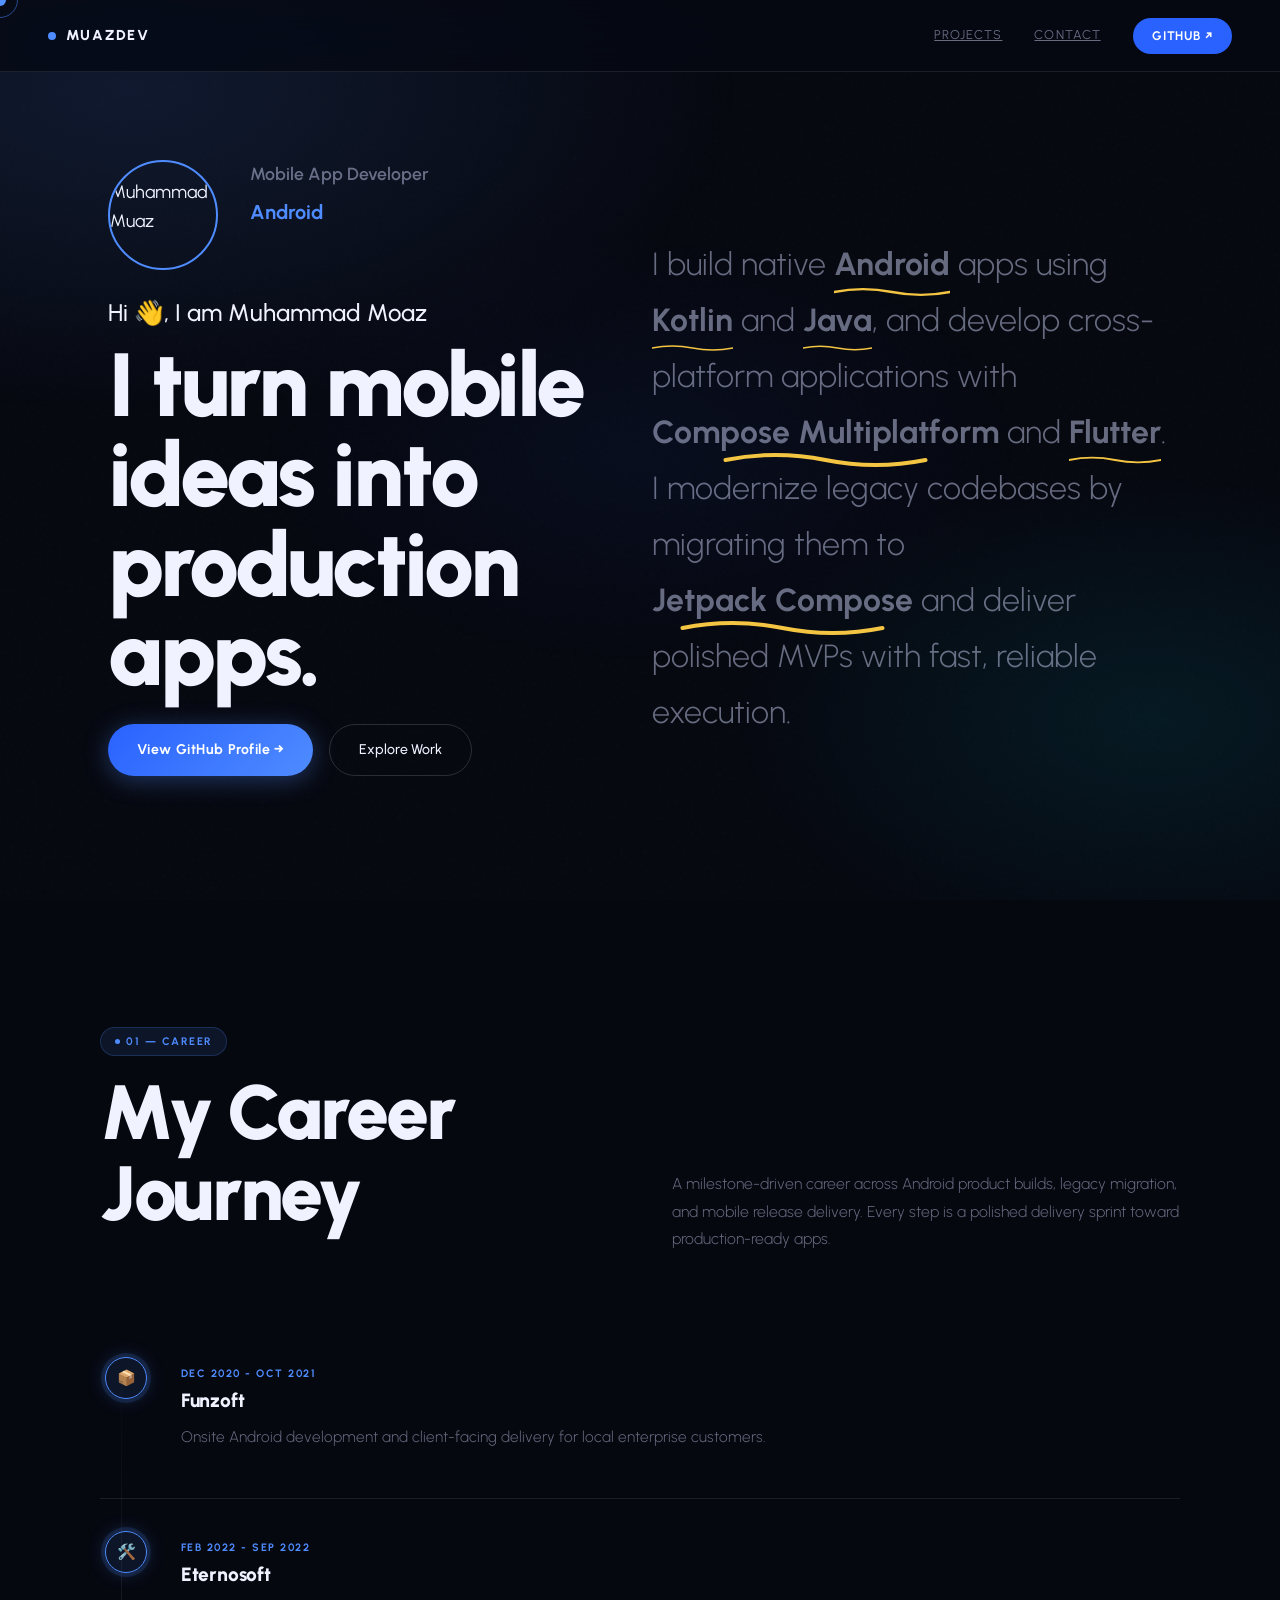
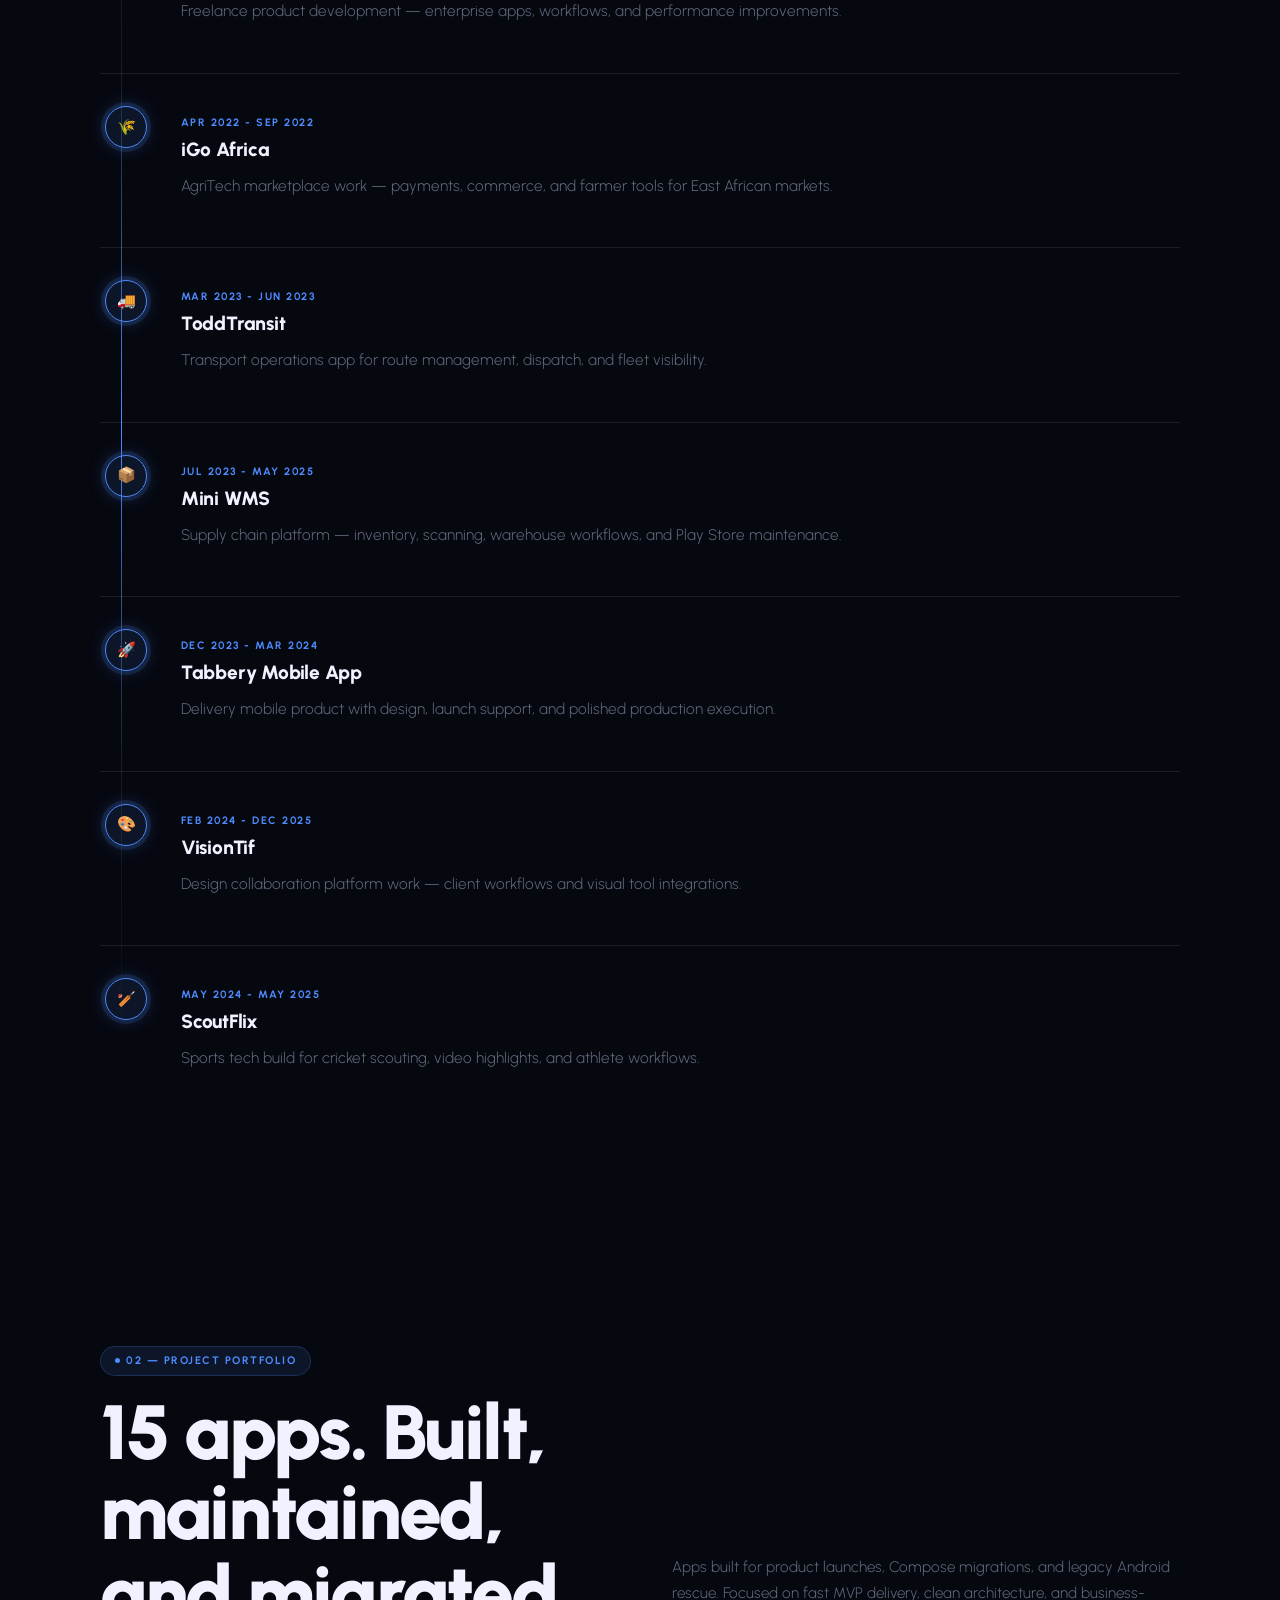
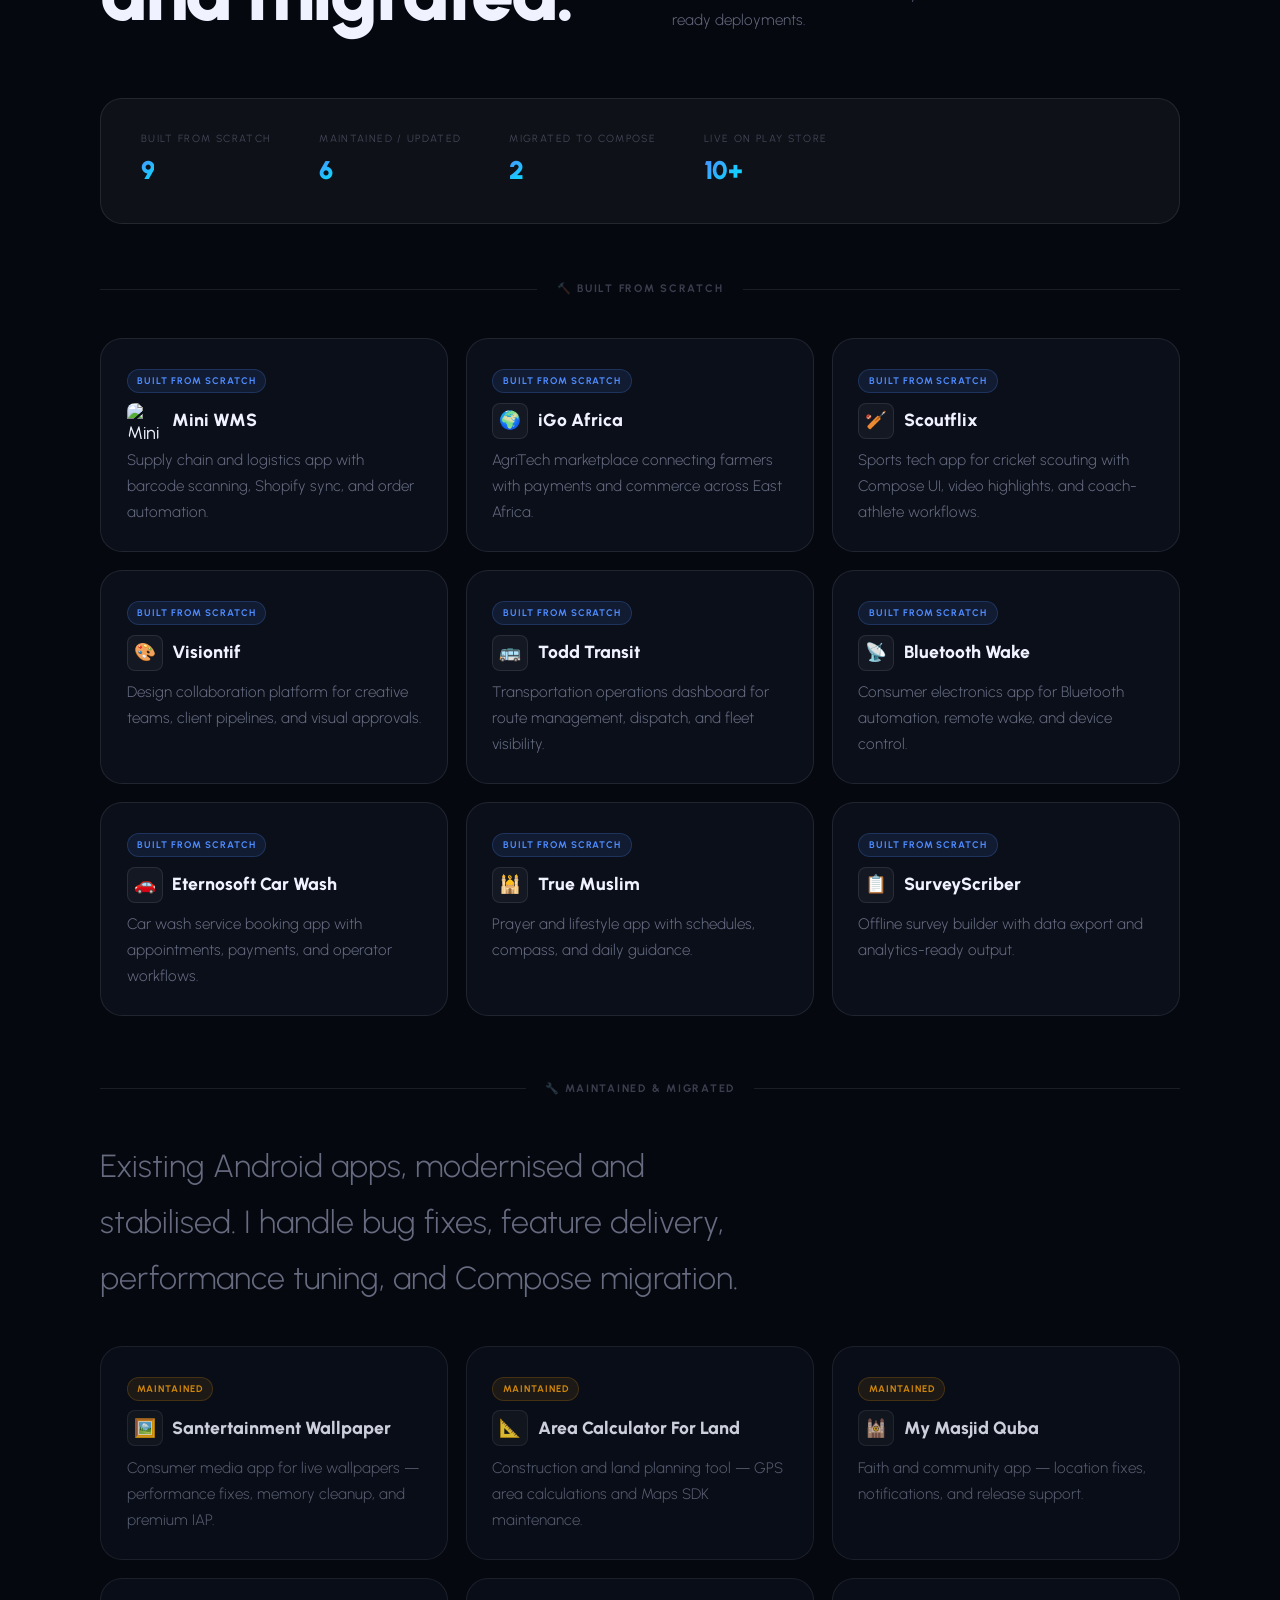
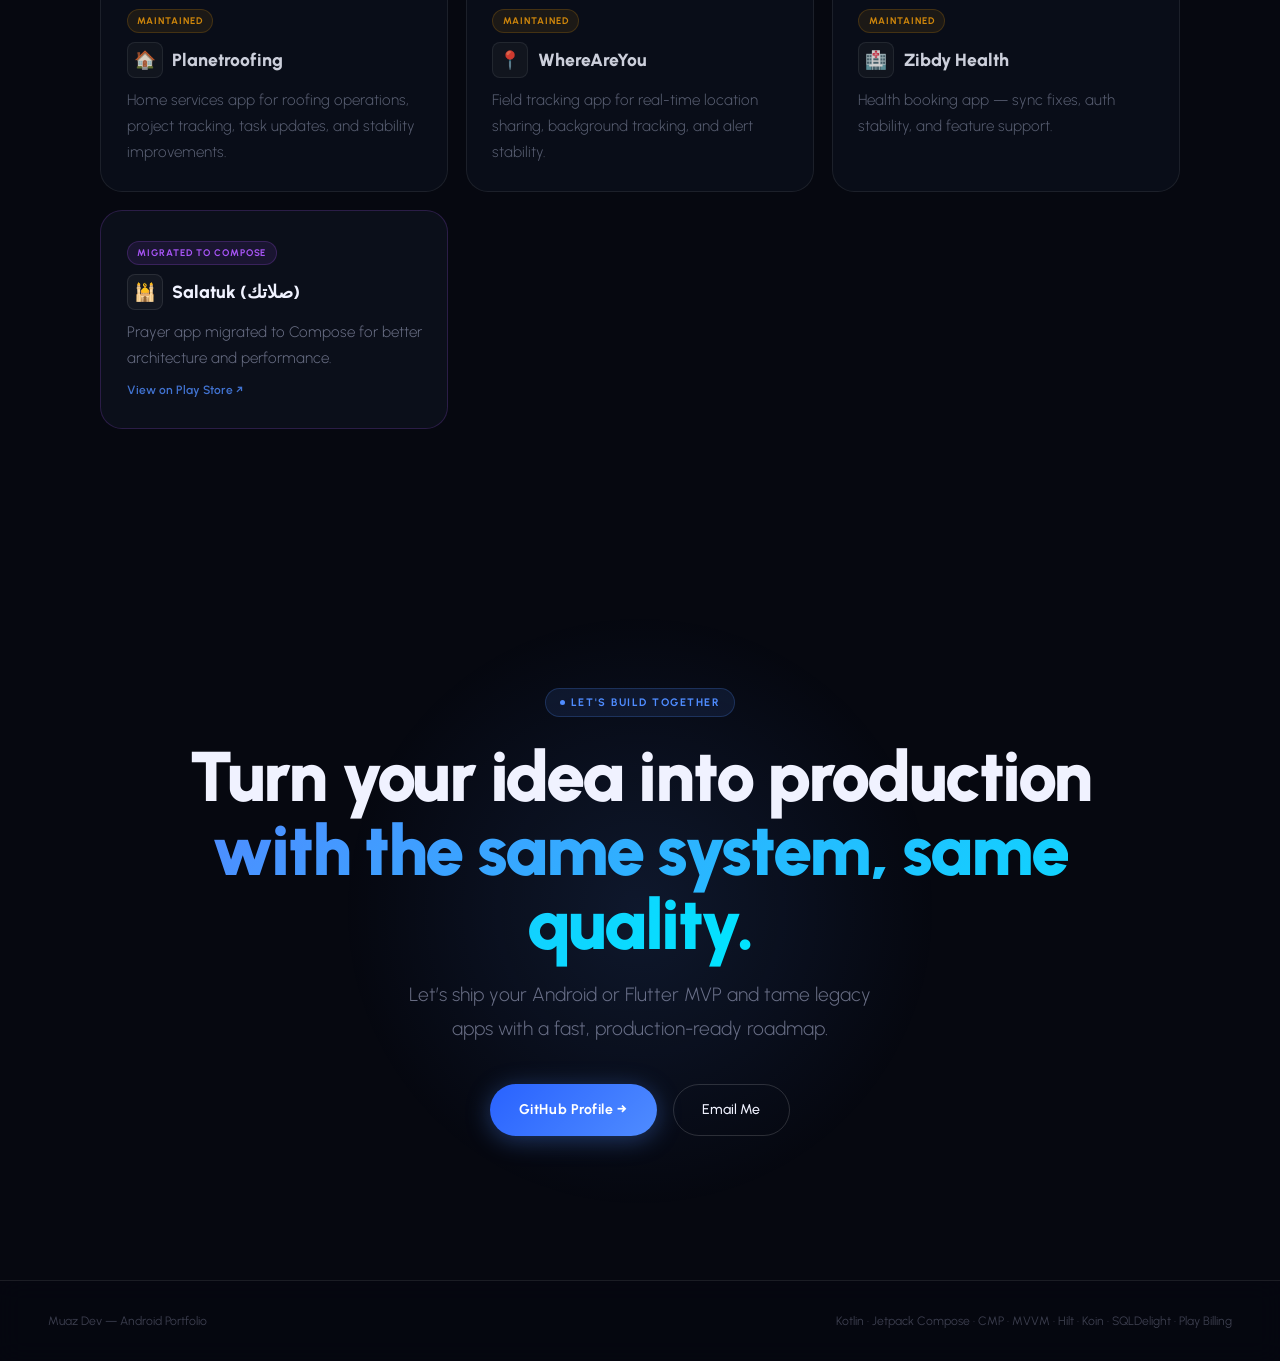
==== commit 97e8a3b1: "fixed responsiveness" ====
--- a/index.html
+++ b/index.html
@@ -34,19 +34,23 @@
 
 @keyframes float{0%,100%{transform:translateY(0);}50%{transform:translateY(-8px);}}
 
-@media(max-width:960px){.projects-intro{grid-template-columns:1fr;}.stat-strip{gap:2rem;}.hero{grid-template-columns:1fr;}}
-
-.timeline{position:relative;display:grid;grid-template-columns:1fr minmax(40px,2rem) 1fr;column-gap:3rem;max-width:920px;margin-top:2rem;}
-.timeline::before{content:'';position:absolute;left:50%;top:0;bottom:0;width:2px;background:rgba(79,140,255,.18);transform:translateX(-50%);}
-.timeline-item{position:relative;margin-bottom:1.6rem;padding:1.6rem 1.8rem;border-radius:24px;background:rgba(255,255,255,0.03);border:1px solid rgba(255,255,255,.08);}
-.timeline-item::before{content:'';position:absolute;left:50%;top:1.3rem;width:14px;height:14px;border-radius:50%;background:var(--blue);border:3px solid var(--bg);transform:translateX(-50%);}
-.timeline-item:nth-child(odd){grid-column:1;}
-.timeline-item:nth-child(even){grid-column:3;}
-.timeline-date{display:block;font-size:.92rem;font-weight:700;color:var(--blue);margin-bottom:.5rem;letter-spacing:.04em;text-transform:uppercase;}
-.timeline-item h3{margin:0 0 .4rem;font-size:1.18rem;font-weight:800;}
-.timeline-item p{margin:0;color:var(--muted);line-height:1.75;font-size:1rem;}
-
-@media(max-width:960px){.timeline{grid-template-columns:1fr;padding-left:0;}.timeline::before{left:1rem;transform:none;}.timeline-item{grid-column:1;padding-left:2.4rem;}.timeline-item::before{left:1rem;transform:none;}}
+@media(max-width:960px){.projects-intro{grid-template-columns:1fr;}.stat-strip{gap:2rem;}.hero{grid-template-columns:1fr;}.tlhdr{grid-template-columns:1fr;gap:1.5rem;}}
+.tl-sec{padding:7rem 0;}
+.tlhdr{display:grid;grid-template-columns:1fr 1fr;gap:4rem;align-items:end;margin-bottom:4.5rem;}
+.tlhdr-r{color:var(--muted);font-size:.98rem;font-weight:300;line-height:1.75;}
+.tlt{position:relative;}
+.tlline{position:absolute;left:21px;top:22px;bottom:22px;width:1px;background:linear-gradient(to bottom,transparent,var(--border),var(--blue),var(--border),transparent);}
+.tlit{display:grid;grid-template-columns:52px 1fr;gap:1.8rem;padding:2rem 0;border-bottom:1px solid var(--border);}
+.tlit:last-child{border-bottom:none;}
+.tlnode{display:flex;flex-direction:column;align-items:center;}
+.tlcirc{width:42px;height:42px;border-radius:50%;background:var(--bg2);border:1.5px solid var(--border2);display:flex;align-items:center;justify-content:center;font-size:.95rem;flex-shrink:0;position:relative;z-index:1;transition:border-color .3s,box-shadow .3s;}
+.tlit.a .tlcirc{border-color:var(--blue);box-shadow:0 0 0 4px rgba(79,140,255,0.14),0 0 18px rgba(79,140,255,0.28);background:rgba(79,140,255,0.1);}
+.tlbody{padding-top:.5rem;}
+.tlph{font-size:.67rem;font-weight:700;letter-spacing:.14em;text-transform:uppercase;color:var(--blue);margin-bottom:.25rem;}
+.tltit{font-weight:800;font-size:1.2rem;letter-spacing:-.01em;margin-bottom:.45rem;}
+.tldesc{font-size:.96rem;font-weight:300;color:var(--muted);line-height:1.72;margin-bottom:1rem;}
+.tltags{display:flex;gap:.45rem;flex-wrap:wrap;}
+.tltag{font-size:.68rem;font-weight:600;letter-spacing:.04em;padding:.22rem .65rem;border-radius:100px;background:var(--surface);border:1px solid var(--border);color:var(--muted);}
 
 </style>
 </head>
@@ -58,6 +62,9 @@
 
 <nav>
   <a class="nav-logo" href="#"><span class="nav-dot"></span>MuazDev</a>
+  <button class="nav-toggle" aria-label="Toggle navigation">
+    <span></span>
+  </button>
   <div class="nav-links">
     <a class="nav-link" href="#projects">Projects</a>
     <a class="nav-link" href="#contact">Contact</a>
@@ -86,60 +93,62 @@
     </div>
     <div class="intro-line">Hi 👋, I am Muhammad Moaz</div>
     <h1 class="hero-headline">I turn mobile ideas into production apps.</h1>
-    <p class="sub">I build <span class="hl">Android</span> and <span class="hl">Flutter</span> products, and use <span class="hl">Compose Multiplatform</span> to create modern cross-platform apps. I migrate legacy codebases to Jetpack Compose and deliver polished MVPs with fast, reliable execution.</p>
-    <div class="hero-actions">
+    <div style="margin-top:1.6rem;" class="hero-actions">
       <a class="btn-p" href="https://github.com/muazdev26" target="_blank">View GitHub Profile →</a>
       <a class="btn-g" href="#projects">Explore Work</a>
     </div>
   </div>
+  <div class="hero-right-panel">
+    <p class="sub">I build native <span class="hl">Android</span> apps using <span class="hl">Kotlin</span> and <span class="hl">Java</span>, and develop cross-platform applications with <span class="hl">Compose Multiplatform</span> and <span class="hl">Flutter</span>.<br>I modernize legacy codebases by migrating them to <span class="hl">Jetpack Compose</span> and deliver polished MVPs with fast, reliable execution.</p>
+  </div>
 </div>
 </div>
 
 <!-- ██ TIMELINE ██ -->
-<section id="timeline" class="ps-sec">
+<section id="timeline" class="ps-sec tl-sec">
   <div class="container">
-    <div style="margin-bottom:2rem;" class="rv"><span class="tag"><span class="tag-dot"></span>01 — Timeline</span></div>
-    <h2 class="st rv">My Career Journey</h2>
-    <div class="timeline">
-      <div class="timeline-item rv d1">
-        <span class="timeline-date">Dec 2020 - Oct 2021</span>
-        <h3>Funzoft</h3>
-        <p>Onsite in Multan — Android development and client-facing delivery.</p>
-      </div>
-      <div class="timeline-item rv d2">
-        <span class="timeline-date">Feb 2022 - Sep 2022</span>
-        <h3>Eternosoft</h3>
-        <p>Freelance product development — enterprise apps and business workflows.</p>
-      </div>
-      <div class="timeline-item rv d3">
-        <span class="timeline-date">Apr 2022 - Sep 2022</span>
-        <h3>iGo Africa</h3>
-        <p>Freelance AgriTech marketplace work — payments, commerce, and farmer tools.</p>
-      </div>
-      <div class="timeline-item rv d1">
-        <span class="timeline-date">Mar 2023 - Jun 2023</span>
-        <h3>ToddTransit</h3>
-        <p>Freelance transport operations — route management and dispatch systems.</p>
-      </div>
-      <div class="timeline-item rv d2">
-        <span class="timeline-date">Jul 2023 - May 2025</span>
-        <h3>Mini WMS</h3>
-        <p>Freelance supply chain platform — inventory, scanning, and warehouse workflows.</p>
-      </div>
-      <div class="timeline-item rv d3">
-        <span class="timeline-date">Dec 2023 - Mar 2024</span>
-        <h3>Tabbery Mobile App</h3>
-        <p>Freelance mobile delivery — finished mobile product with design and launch support.</p>
-      </div>
-      <div class="timeline-item rv d1">
-        <span class="timeline-date">Feb 2024 - Dec 2025</span>
-        <h3>VisionTif</h3>
-        <p>Freelance design collaboration platform — client workflows and visual tools.</p>
-      </div>
-      <div class="timeline-item rv d2">
-        <span class="timeline-date">May 2024 - May 2025</span>
-        <h3>ScoutFlix</h3>
-        <p>Freelance sports tech build — cricket scouting, video highlights, and athlete workflows.</p>
+    <div class="tlhdr rv">
+      <div>
+        <span class="tag"><span class="tag-dot"></span>01 — Career</span>
+        <h2 class="st">My Career Journey</h2>
+      </div>
+      <div class="tlhdr-r">A milestone-driven career across Android product builds, legacy migration, and mobile release delivery. Every step is a polished delivery sprint toward production-ready apps.</div>
+    </div>
+    <div class="tlt rv d1">
+      <div class="tlline"></div>
+      <div>
+        <div class="tlit a">
+          <div class="tlnode"><div class="tlcirc">📦</div></div>
+          <div class="tlbody"><div class="tlph">Dec 2020 - Oct 2021</div><div class="tltit">Funzoft</div><div class="tldesc">Onsite Android development and client-facing delivery for local enterprise customers.</div></div>
+        </div>
+        <div class="tlit a">
+          <div class="tlnode"><div class="tlcirc">🛠️</div></div>
+          <div class="tlbody"><div class="tlph">Feb 2022 - Sep 2022</div><div class="tltit">Eternosoft</div><div class="tldesc">Freelance product development — enterprise apps, workflows, and performance improvements.</div></div>
+        </div>
+        <div class="tlit a">
+          <div class="tlnode"><div class="tlcirc">🌾</div></div>
+          <div class="tlbody"><div class="tlph">Apr 2022 - Sep 2022</div><div class="tltit">iGo Africa</div><div class="tldesc">AgriTech marketplace work — payments, commerce, and farmer tools for East African markets.</div></div>
+        </div>
+        <div class="tlit a">
+          <div class="tlnode"><div class="tlcirc">🚚</div></div>
+          <div class="tlbody"><div class="tlph">Mar 2023 - Jun 2023</div><div class="tltit">ToddTransit</div><div class="tldesc">Transport operations app for route management, dispatch, and fleet visibility.</div></div>
+        </div>
+        <div class="tlit a">
+          <div class="tlnode"><div class="tlcirc">📦</div></div>
+          <div class="tlbody"><div class="tlph">Jul 2023 - May 2025</div><div class="tltit">Mini WMS</div><div class="tldesc">Supply chain platform — inventory, scanning, warehouse workflows, and Play Store maintenance.</div></div>
+        </div>
+        <div class="tlit a">
+          <div class="tlnode"><div class="tlcirc">🚀</div></div>
+          <div class="tlbody"><div class="tlph">Dec 2023 - Mar 2024</div><div class="tltit">Tabbery Mobile App</div><div class="tldesc">Delivery mobile product with design, launch support, and polished production execution.</div></div>
+        </div>
+        <div class="tlit a">
+          <div class="tlnode"><div class="tlcirc">🎨</div></div>
+          <div class="tlbody"><div class="tlph">Feb 2024 - Dec 2025</div><div class="tltit">VisionTif</div><div class="tldesc">Design collaboration platform work — client workflows and visual tool integrations.</div></div>
+        </div>
+        <div class="tlit a">
+          <div class="tlnode"><div class="tlcirc">🏏</div></div>
+          <div class="tlbody"><div class="tlph">May 2024 - May 2025</div><div class="tltit">ScoutFlix</div><div class="tldesc">Sports tech build for cricket scouting, video highlights, and athlete workflows.</div></div>
+        </div>
       </div>
     </div>
   </div>
@@ -404,6 +413,13 @@
 const obs=new IntersectionObserver(entries=>{entries.forEach(e=>{if(e.isIntersecting){e.target.classList.add('in');obs.unobserve(e.target);}});},{threshold:0.09});
 document.querySelectorAll('.rv').forEach(el=>obs.observe(el));
 window.addEventListener('scroll',()=>{document.querySelector('.mesh').style.transform=`translateY(${window.scrollY*.14}px)`;});
+
+const navToggle=document.querySelector('.nav-toggle');
+const navLinks=document.querySelector('.nav-links');
+navToggle?.addEventListener('click',()=>navLinks?.classList.toggle('active'));
+document.querySelectorAll('.nav-links a').forEach(link=>{
+  link.addEventListener('click',()=>navLinks?.classList.remove('active'));
+});
 </script>
 </body>
 </html>
--- a/theme.css
+++ b/theme.css
@@ -33,7 +33,11 @@
 nav{position:fixed;top:0;left:0;right:0;z-index:500;display:flex;align-items:center;justify-content:space-between;padding:1.1rem 3rem;background:rgba(6,8,16,0.75);backdrop-filter:blur(24px) saturate(1.8);border-bottom:1px solid var(--border);}
 .nav-logo{font-weight:800;font-size:.9rem;letter-spacing:.12em;text-transform:uppercase;color:var(--text);text-decoration:none;display:flex;align-items:center;gap:.6rem;}
 .nav-dot{width:8px;height:8px;border-radius:50%;background:var(--blue);display:block;animation:pulse 2s infinite;}
-@keyframes pulse{0%,100%{box-shadow:0 0 0 0 var(--glow-blue);}50%{box-shadow:0 0 0 6px transparent;}}
+.nav-toggle{display:none;width:44px;height:44px;border-radius:14px;border:1px solid rgba(255,255,255,.12);background:rgba(255,255,255,.05);color:var(--text);align-items:center;justify-content:center;cursor:pointer;}
+.nav-toggle span{position:relative;display:block;width:18px;height:2px;border-radius:999px;background:var(--text);}
+.nav-toggle span::before,.nav-toggle span::after{content:'';position:absolute;left:0;width:18px;height:2px;border-radius:999px;background:var(--text);transition:transform .25s ease;}
+.nav-toggle span::before{top:-6px;}
+.nav-toggle span::after{top:6px;}
 .nav-links{display:flex;align-items:center;gap:2rem;}
 .nav-link{font-size:.8rem;letter-spacing:.08em;color:var(--muted);text-decoration:underline;transition:color .2s;text-transform:uppercase;}
 .nav-link:hover{color:var(--text);}
@@ -91,7 +95,8 @@
   background-size: 100% 100%;
 }
 /* ── HERO ───────────────────────────────── */
-.hero{min-height:100vh;display:flex;flex-direction:column;align-items:flex-start;gap:1.5rem;padding:10rem 3rem 6rem;max-width:1160px;margin:0 auto;position:relative;z-index:1;}
+.hero{min-height:100vh;display:grid;grid-template-columns:1fr minmax(360px,520px);align-items:center;gap:2.5rem;padding:10rem 3rem 6rem;max-width:1160px;margin:0 auto;position:relative;z-index:1;}
+.hero > div:first-child{max-width:700px;}
 .hero-headline{font-weight:900;font-size:clamp(4rem,7vw,7rem);line-height:1.0;letter-spacing:-.035em;margin-bottom:1.5rem;}
 .intro-line{font-size:1.5rem;font-weight:500;color:var(--text);margin-bottom:.5rem;}
 .hero-actions{display:flex;gap:1rem;flex-wrap:wrap;margin-bottom:2.5rem;}
@@ -103,7 +108,7 @@
 @keyframes cycle{0%{transform:translateY(0);}16%{transform:translateY(0);}20%{transform:translateY(-1.6em);}36%{transform:translateY(-1.6em);}40%{transform:translateY(-3.2em);}56%{transform:translateY(-3.2em);}60%{transform:translateY(-4.8em);}76%{transform:translateY(-4.8em);}80%{transform:translateY(-6.4em);}96%{transform:translateY(-6.4em);}100%{transform:translateY(0);}}
 
 /* ── PHONE CLUSTER (hero visual) ────────── */
-.hero-visual{position:relative;display:flex;justify-content:center;align-items:center;height:580px;}
+.hero-visual{position:relative;display:flex;justify-content:center;align-items:center;height:580px;width:100%;max-width:720px;}
 .phone{width:224px;height:460px;border-radius:40px;padding:10px;position:absolute;overflow:hidden;background:linear-gradient(145deg,#1a2040,#0d1020);border:1.5px solid rgba(255,255,255,0.12);box-shadow:0 0 0 1px rgba(0,0,0,.5),0 40px 80px rgba(0,0,0,.5),inset 0 1px 0 rgba(255,255,255,.08);}
 .phone.main{top:50%;left:50%;transform:translate(-50%,-50%);animation:pf 5s ease-in-out infinite;z-index:3;}
 @keyframes pf{0%,100%{transform:translate(-50%,-50%) translateY(0);}50%{transform:translate(-50%,-50%) translateY(-14px);}}
@@ -151,16 +156,27 @@
 
 /* ── RESPONSIVE ─────────────────────────── */
 @media(max-width:960px){
+  .hero{grid-template-columns:1fr;}
   .hero-visual{height:360px;}
   .phone.side-l,.phone.side-r{display:none;}
   .feature-grid{grid-template-columns:1fr 1fr;}
   .cta-sec{padding:7rem 1.4rem;}
+  .nav-toggle{display:flex;}
+  .nav-links{display:none;position:absolute;top:100%;right:1.4rem;left:1.4rem;background:rgba(6,8,16,.95);backdrop-filter:blur(20px);border:1px solid rgba(255,255,255,.08);border-radius:18px;flex-direction:column;align-items:flex-start;gap:1rem;padding:1rem 1.2rem;max-height:0;overflow:hidden;opacity:0;transition:max-height .25s ease,opacity .25s ease;}
+  .nav-links.active{display:flex;max-height:320px;opacity:1;}
+  .nav-link,.nav-cta{width:100%;font-size:.78rem;}
+  .nav-cta{justify-content:center;}
 }
 @media(max-width:600px){
   nav{padding:1rem 1.4rem;}
-  .nav-links a:not(.nav-cta){display:none;}
+  .nav-links{right:1rem;left:1rem;}
+  .nav-link,.nav-cta{font-size:.72rem;}
   .hero,.container{padding-left:1.4rem;padding-right:1.4rem;}
   .hero{padding-top:7rem;}
+  .hero > div > div{flex-direction:column;align-items:flex-start;}
+  .hero > div > div img{width:96px;height:96px;}
   .feature-grid{grid-template-columns:1fr;}
+  .section-divider{flex-direction:column;align-items:flex-start;}
+  .section-divider-label{white-space:normal;}
   footer{flex-direction:column;gap:.4rem;text-align:center;}
 }
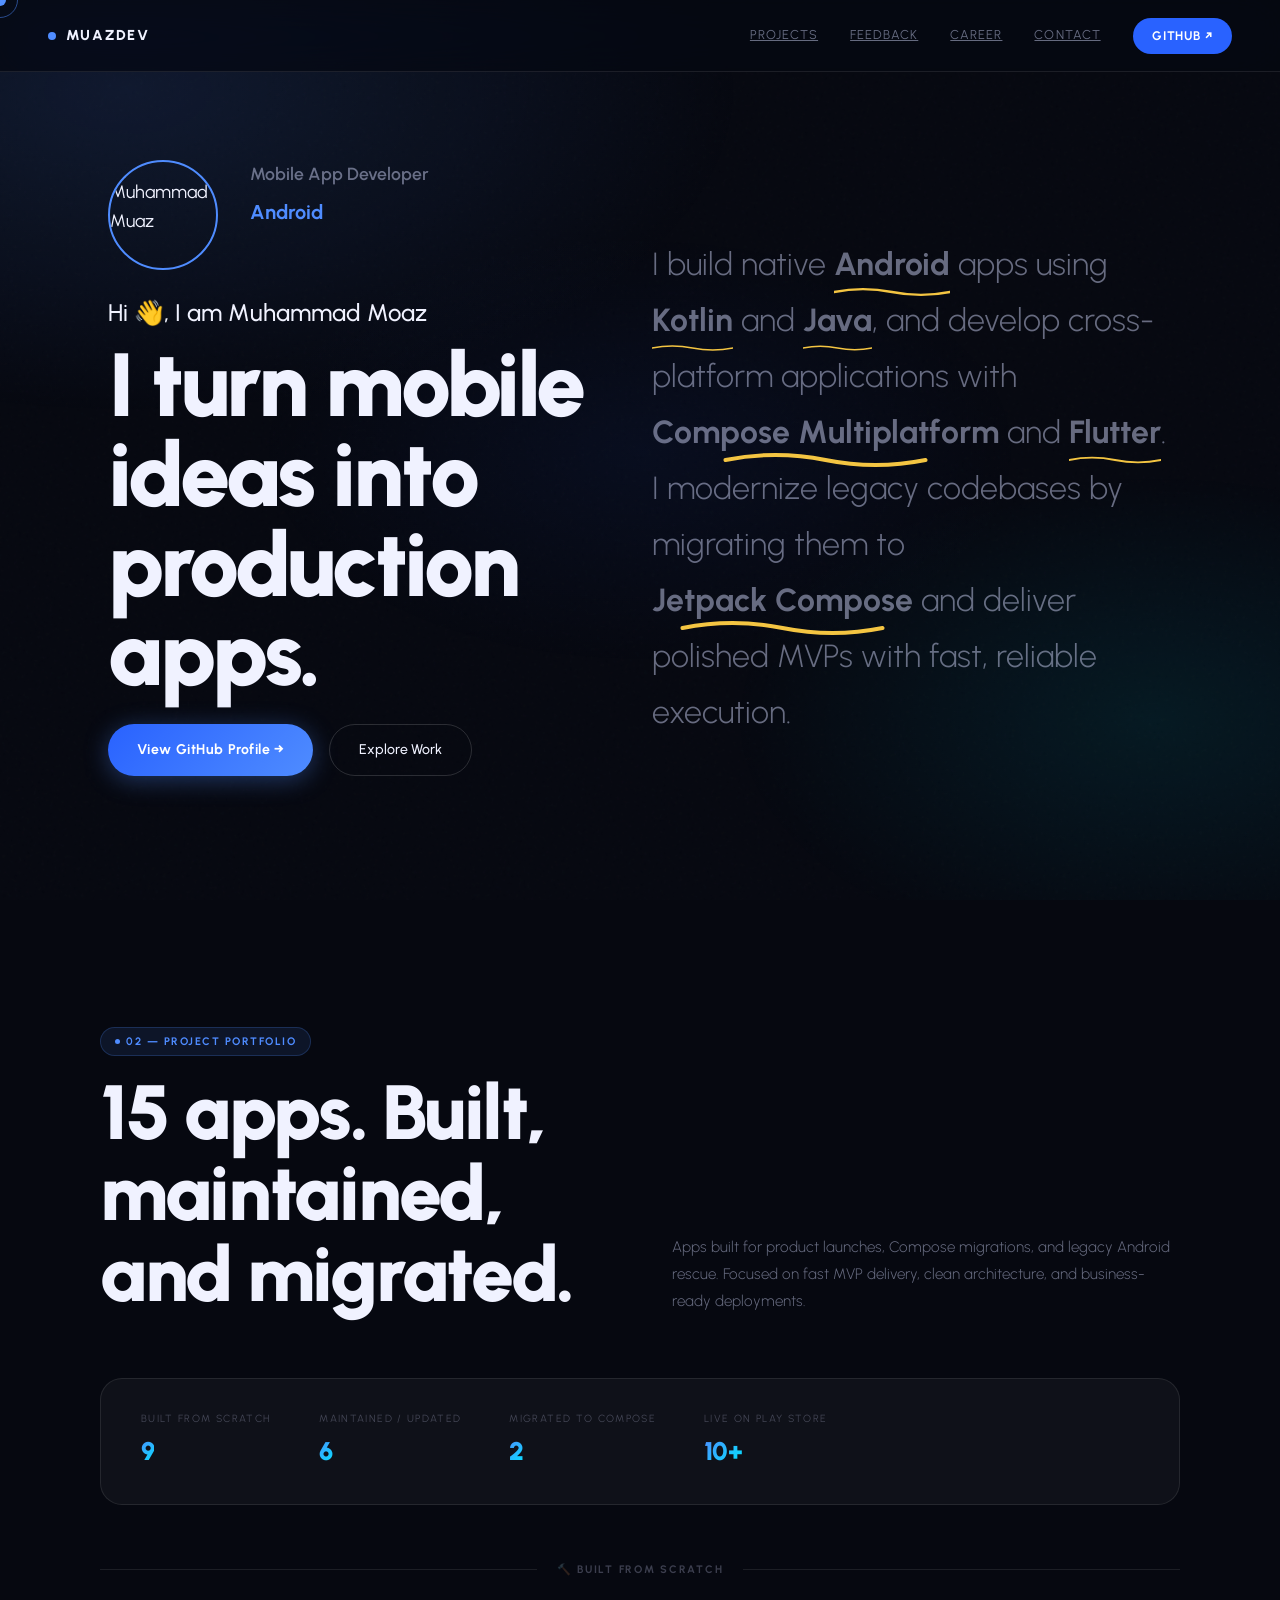
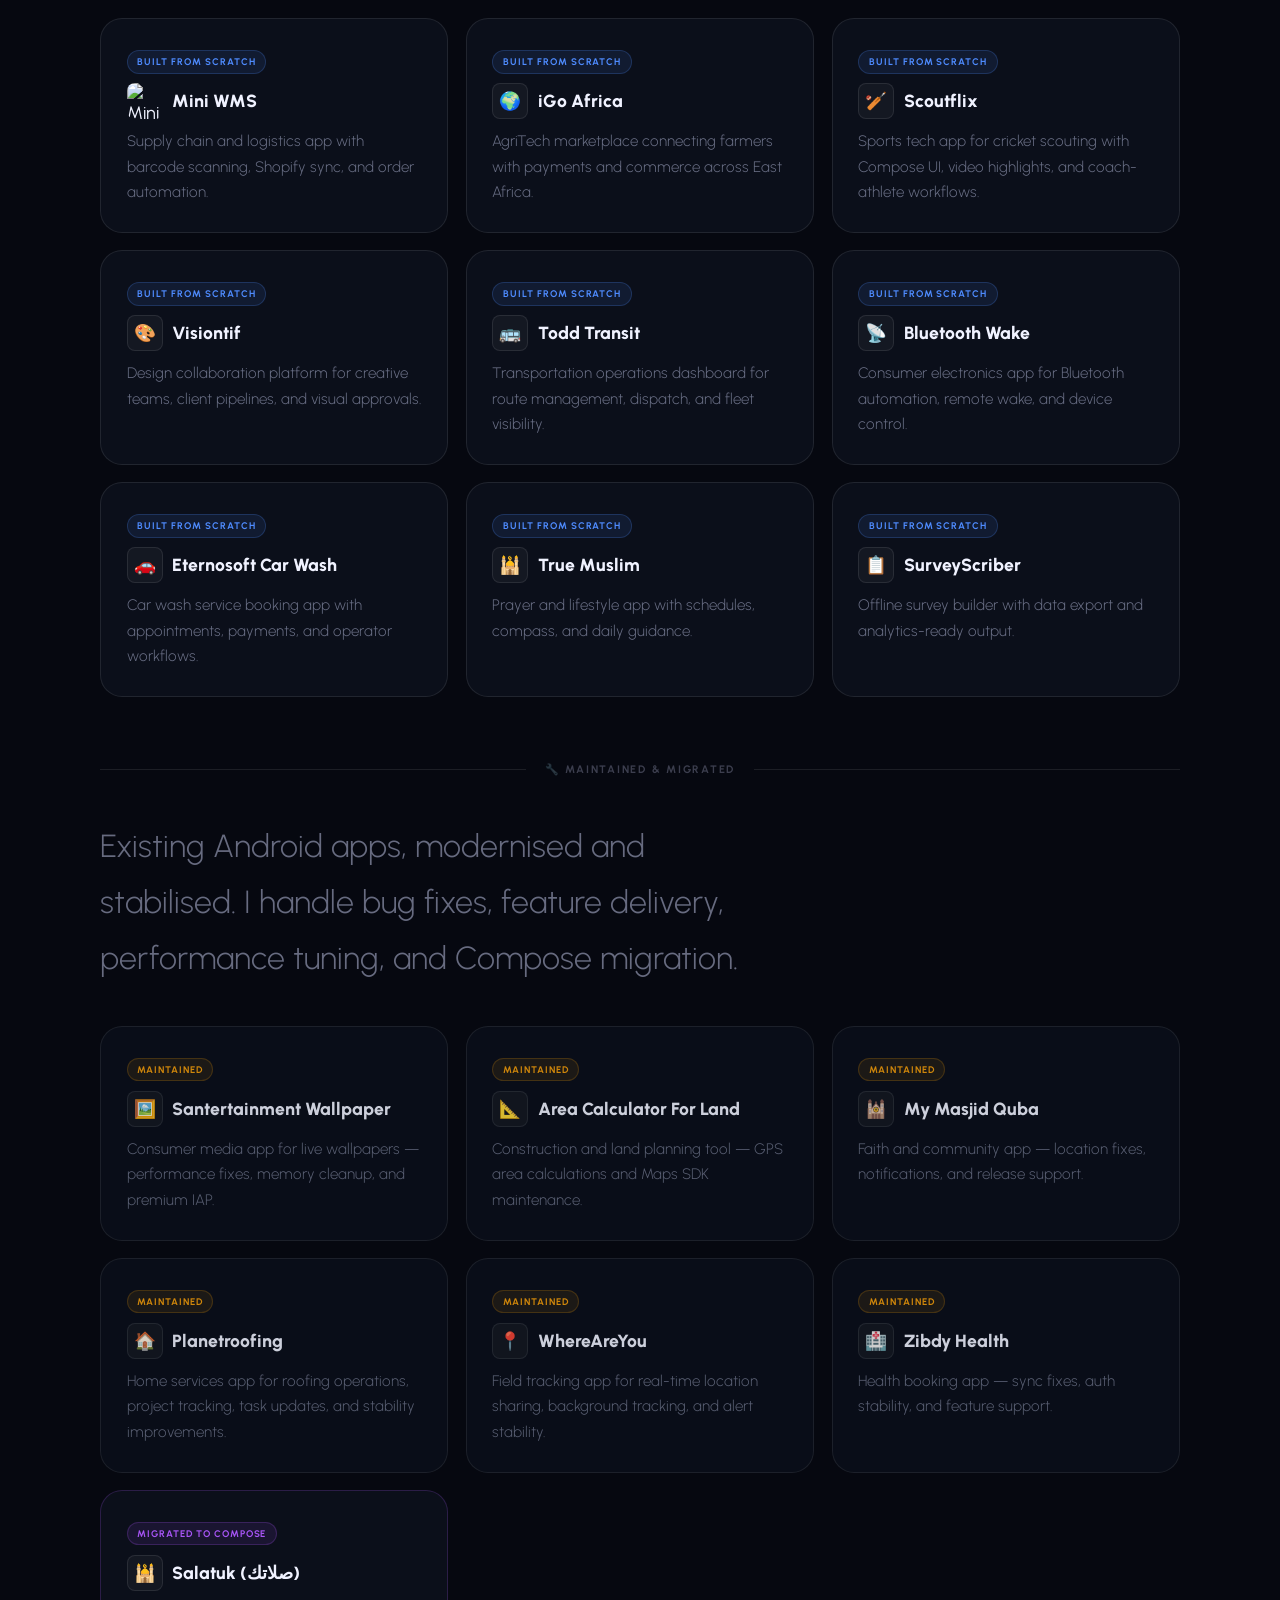
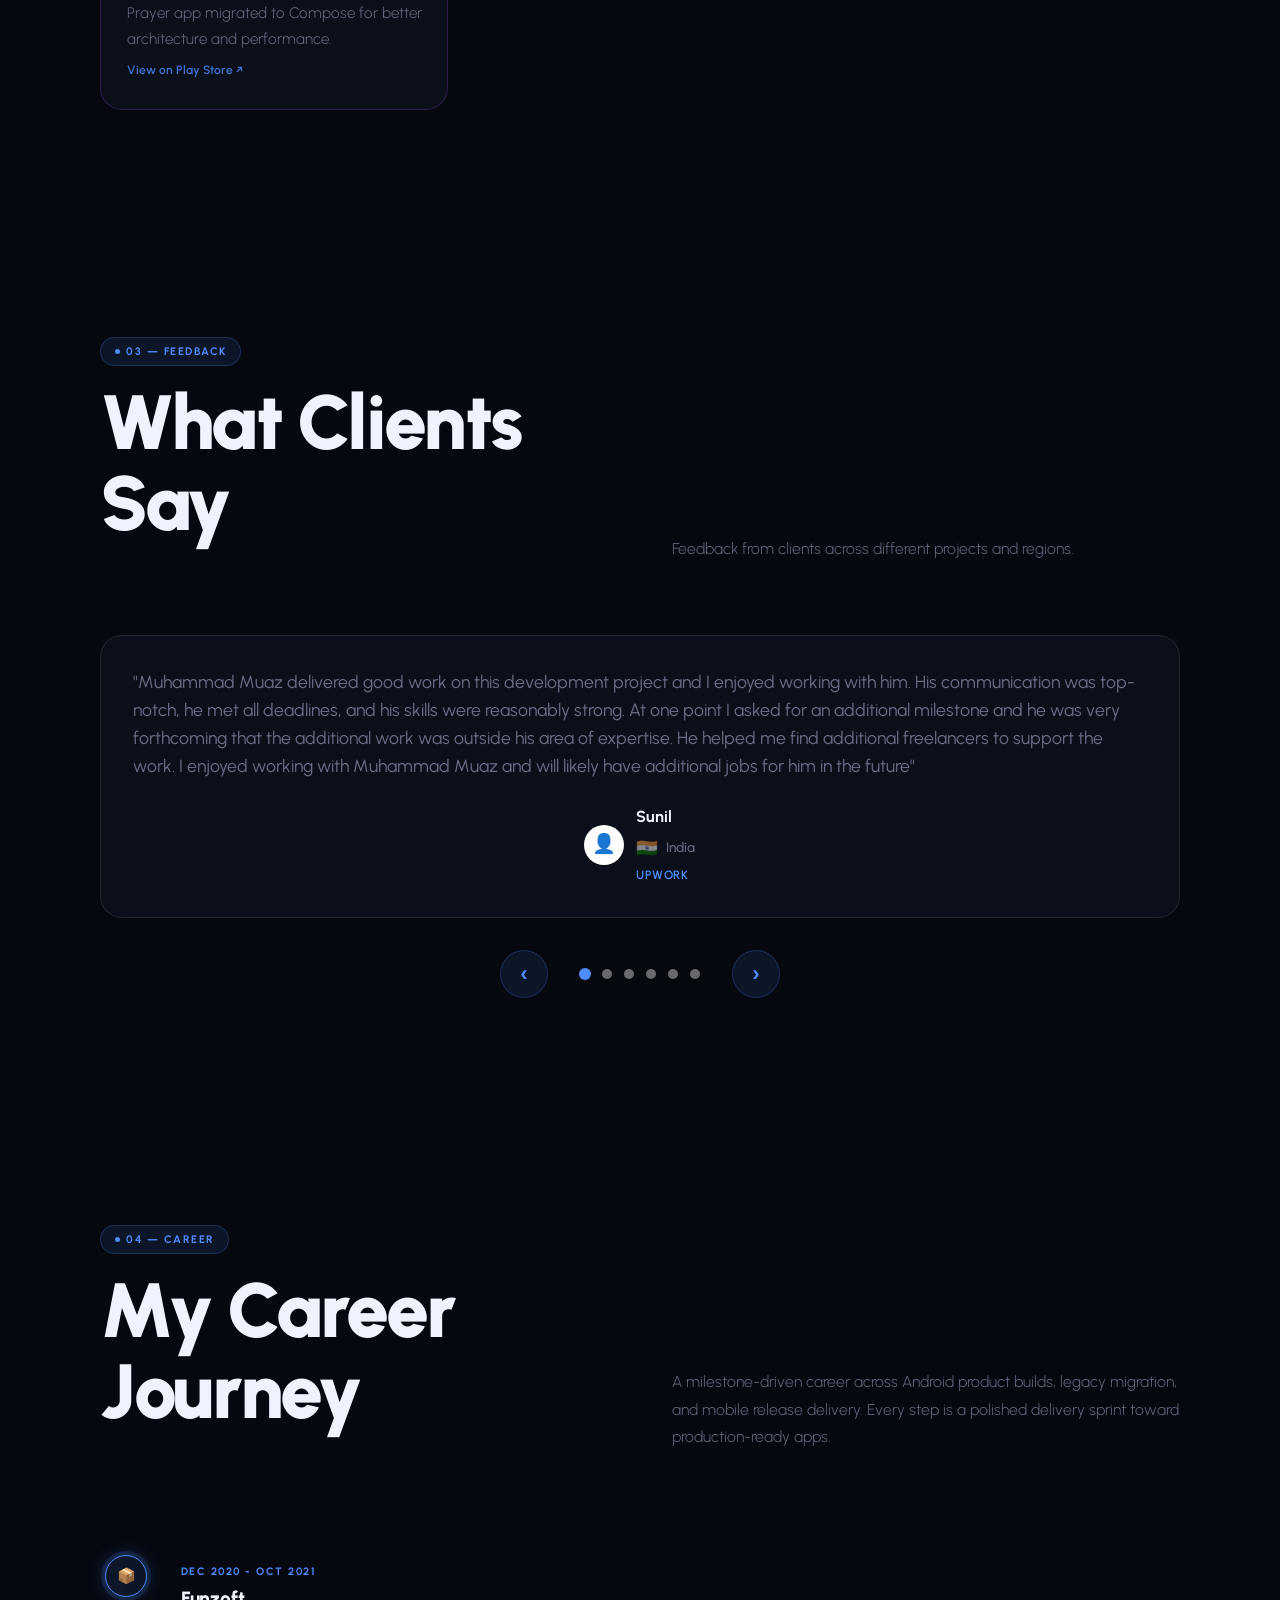
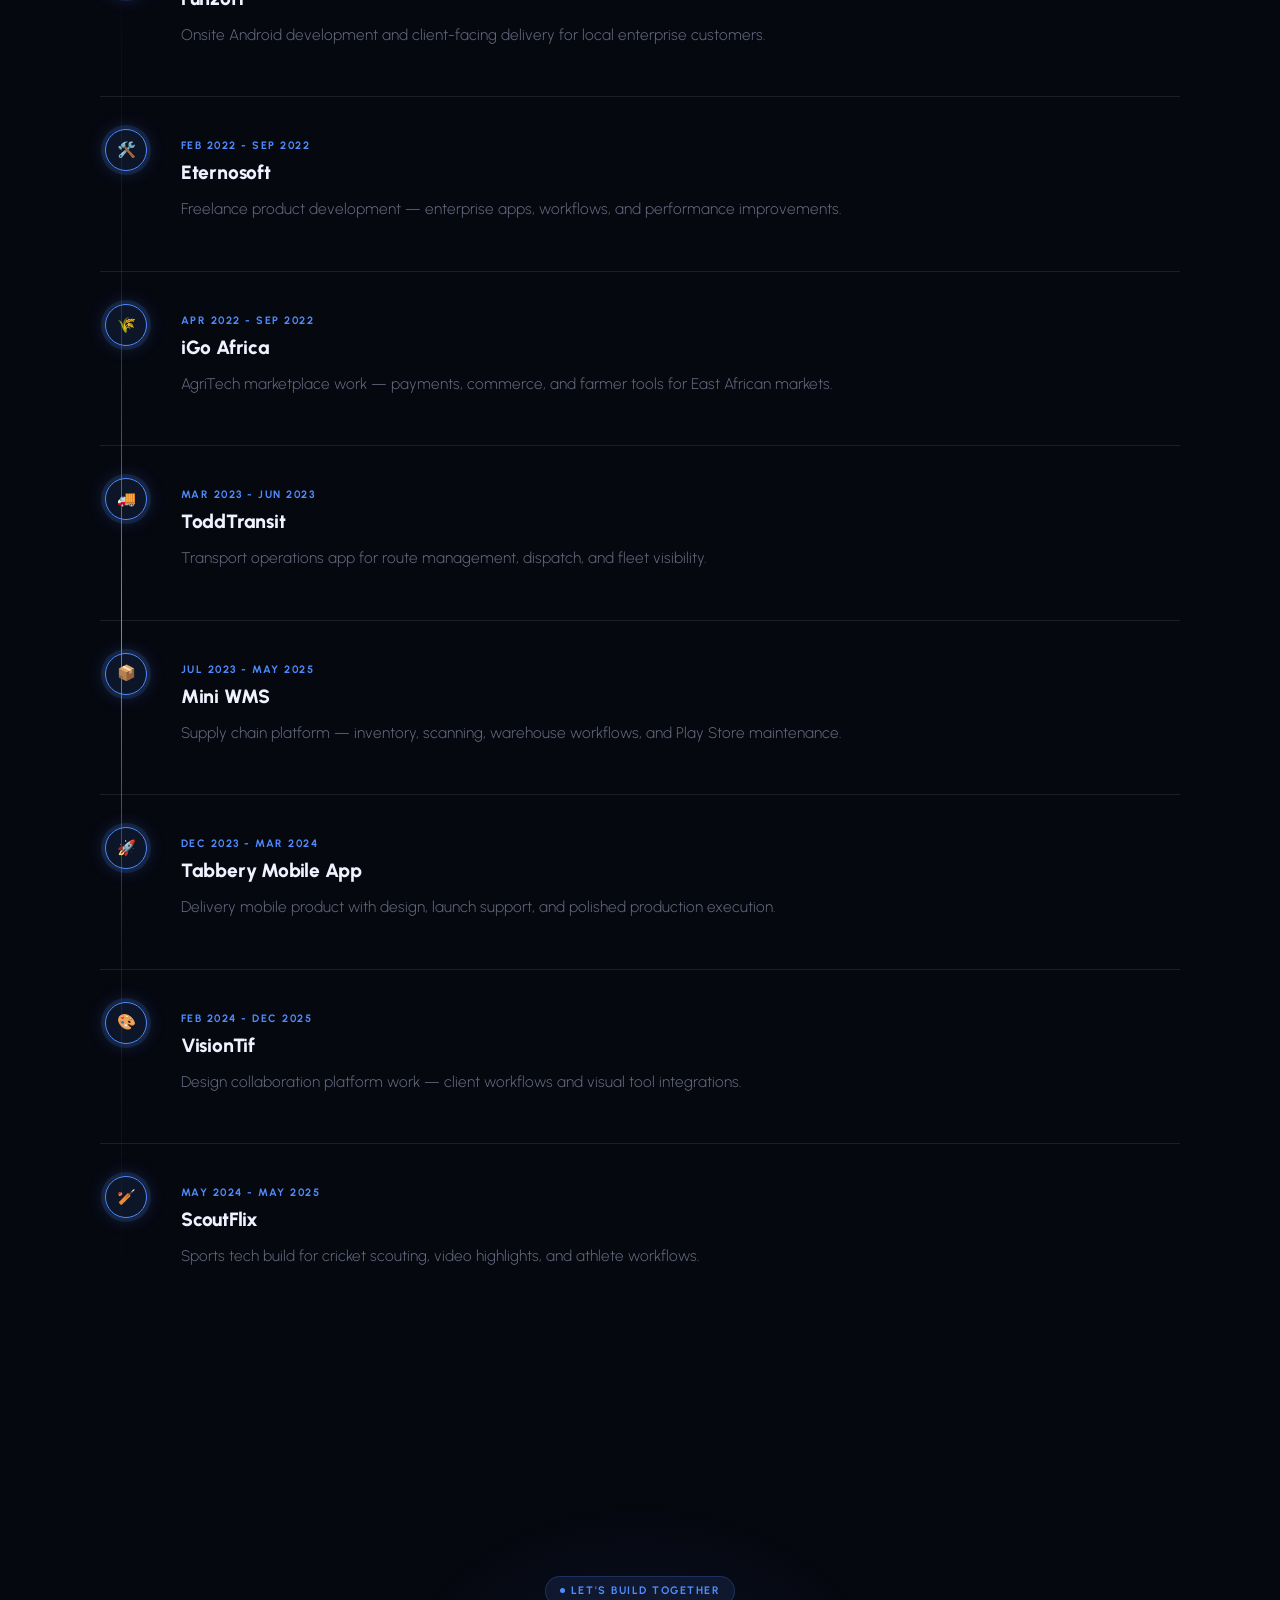
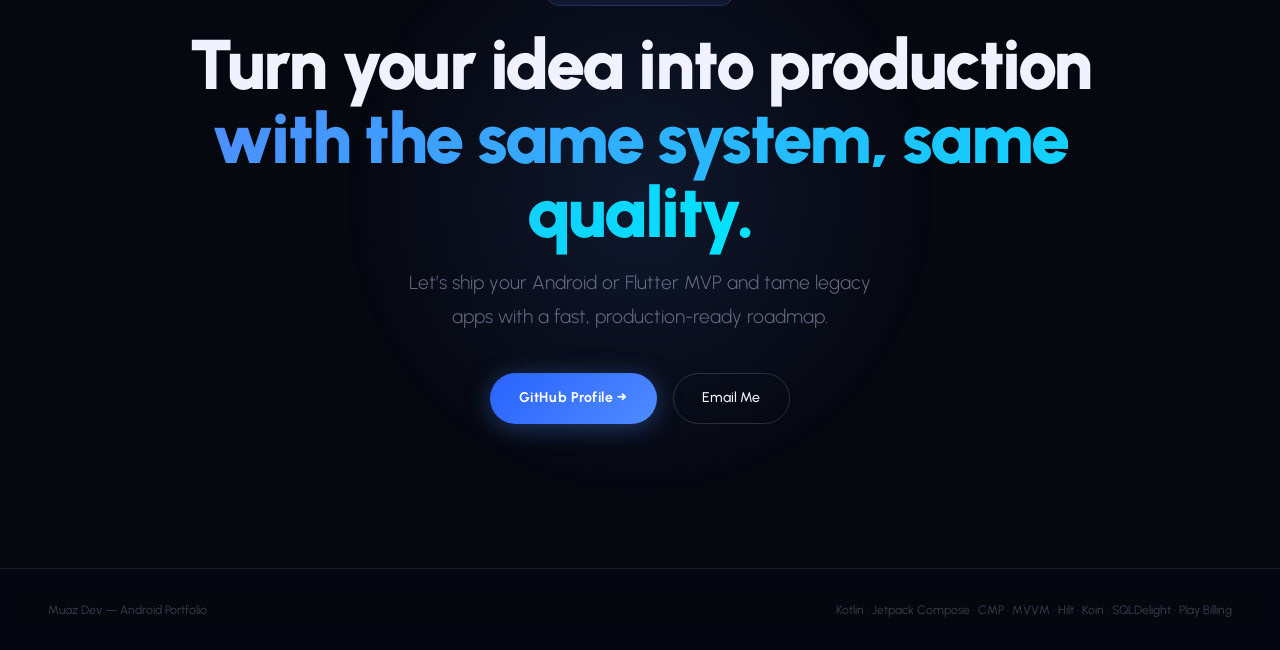
==== commit 0499a58a: "add testimonials" ====
--- a/index.html
+++ b/index.html
@@ -52,6 +52,29 @@
 .tltags{display:flex;gap:.45rem;flex-wrap:wrap;}
 .tltag{font-size:.68rem;font-weight:600;letter-spacing:.04em;padding:.22rem .65rem;border-radius:100px;background:var(--surface);border:1px solid var(--border);color:var(--muted);}
 
+/* ── TESTIMONIALS ──────────────────────── */
+.testimonials-container{margin-top:3rem;}
+.testimonials-carousel{position:relative;overflow:hidden;border-radius:var(--r2);background:var(--bg2);border:1px solid var(--border);}
+.testimonials-track{display:flex;width:600%;transition:transform 0.6s ease-in-out;}
+.testimonial-card{flex-shrink:0;width:16.666%;padding:2rem;display:flex;flex-direction:column;gap:1.5rem;}
+.testimonial-footer{display:flex;justify-content:center;margin-top:auto;}
+.testimonial-user{display:flex;align-items:center;gap:0.75rem;}
+.user-avatar{width:40px;height:40px;border-radius:50%;background:#fff;border:2px solid var(--border);display:flex;align-items:center;justify-content:center;font-size:1.2rem;color:var(--text);flex-shrink:0;}
+.user-info{display:flex;flex-direction:column;gap:0.25rem;text-align:left;}
+.user-name{font-weight:700;font-size:1rem;color:var(--text);}
+.user-location{display:flex;align-items:center;gap:0.5rem;font-size:0.85rem;color:var(--muted);font-weight:500;}
+.flag{font-size:1.1rem;}
+.platform{font-size:0.75rem;color:var(--blue);font-weight:600;text-transform:uppercase;letter-spacing:0.5px;}
+.testimonial-text{font-size:1.1rem;font-weight:400;color:var(--muted);line-height:1.6;margin:0;text-align:left;}
+.carousel-controls{display:flex;align-items:center;justify-content:center;gap:2rem;margin-top:2rem;}
+.carousel-btn{position:relative;width:48px;height:48px;border-radius:50%;background:rgba(79,140,255,0.1);border:1px solid rgba(79,140,255,0.2);color:var(--blue);font-size:1.4rem;font-weight:600;cursor:pointer;transition:all 0.2s;z-index:2;}
+.carousel-btn:hover{background:var(--blue);color:#fff;transform:scale(1.05);}
+.carousel-indicators{display:flex;gap:0.75rem;}
+.indicator{width:10px;height:10px;border-radius:50%;background:rgba(255,255,255,0.4);cursor:pointer;transition:all 0.2s;}
+.indicator.active{background:var(--blue);transform:scale(1.2);}
+
+@media(max-width:960px){.testimonial-card{padding:1.5rem;}.carousel-btn{width:40px;height:40px;font-size:1.2rem;}.testimonial-text{font-size:1rem;}.user-avatar{width:36px;height:36px;font-size:1.1rem;}}
+@media(max-width:600px){.testimonial-card{padding:1rem;}.testimonial-text{font-size:0.95rem;}.user-avatar{width:32px;height:32px;font-size:1rem;}.carousel-controls{gap:1rem;}.carousel-btn{width:36px;height:36px;font-size:1rem;}}
 </style>
 </head>
 <body>
@@ -67,6 +90,8 @@
   </button>
   <div class="nav-links">
     <a class="nav-link" href="#projects">Projects</a>
+    <a class="nav-link" href="#feedback">Feedback</a>
+    <a class="nav-link" href="#timeline">Career</a>
     <a class="nav-link" href="#contact">Contact</a>
     <a class="nav-cta" href="https://github.com/muazdev26" target="_blank">GitHub ↗</a>
   </div>
@@ -104,57 +129,7 @@
 </div>
 </div>
 
-<!-- ██ TIMELINE ██ -->
-<section id="timeline" class="ps-sec tl-sec">
-  <div class="container">
-    <div class="tlhdr rv">
-      <div>
-        <span class="tag"><span class="tag-dot"></span>01 — Career</span>
-        <h2 class="st">My Career Journey</h2>
-      </div>
-      <div class="tlhdr-r">A milestone-driven career across Android product builds, legacy migration, and mobile release delivery. Every step is a polished delivery sprint toward production-ready apps.</div>
-    </div>
-    <div class="tlt rv d1">
-      <div class="tlline"></div>
-      <div>
-        <div class="tlit a">
-          <div class="tlnode"><div class="tlcirc">📦</div></div>
-          <div class="tlbody"><div class="tlph">Dec 2020 - Oct 2021</div><div class="tltit">Funzoft</div><div class="tldesc">Onsite Android development and client-facing delivery for local enterprise customers.</div></div>
-        </div>
-        <div class="tlit a">
-          <div class="tlnode"><div class="tlcirc">🛠️</div></div>
-          <div class="tlbody"><div class="tlph">Feb 2022 - Sep 2022</div><div class="tltit">Eternosoft</div><div class="tldesc">Freelance product development — enterprise apps, workflows, and performance improvements.</div></div>
-        </div>
-        <div class="tlit a">
-          <div class="tlnode"><div class="tlcirc">🌾</div></div>
-          <div class="tlbody"><div class="tlph">Apr 2022 - Sep 2022</div><div class="tltit">iGo Africa</div><div class="tldesc">AgriTech marketplace work — payments, commerce, and farmer tools for East African markets.</div></div>
-        </div>
-        <div class="tlit a">
-          <div class="tlnode"><div class="tlcirc">🚚</div></div>
-          <div class="tlbody"><div class="tlph">Mar 2023 - Jun 2023</div><div class="tltit">ToddTransit</div><div class="tldesc">Transport operations app for route management, dispatch, and fleet visibility.</div></div>
-        </div>
-        <div class="tlit a">
-          <div class="tlnode"><div class="tlcirc">📦</div></div>
-          <div class="tlbody"><div class="tlph">Jul 2023 - May 2025</div><div class="tltit">Mini WMS</div><div class="tldesc">Supply chain platform — inventory, scanning, warehouse workflows, and Play Store maintenance.</div></div>
-        </div>
-        <div class="tlit a">
-          <div class="tlnode"><div class="tlcirc">🚀</div></div>
-          <div class="tlbody"><div class="tlph">Dec 2023 - Mar 2024</div><div class="tltit">Tabbery Mobile App</div><div class="tldesc">Delivery mobile product with design, launch support, and polished production execution.</div></div>
-        </div>
-        <div class="tlit a">
-          <div class="tlnode"><div class="tlcirc">🎨</div></div>
-          <div class="tlbody"><div class="tlph">Feb 2024 - Dec 2025</div><div class="tltit">VisionTif</div><div class="tldesc">Design collaboration platform work — client workflows and visual tool integrations.</div></div>
-        </div>
-        <div class="tlit a">
-          <div class="tlnode"><div class="tlcirc">🏏</div></div>
-          <div class="tlbody"><div class="tlph">May 2024 - May 2025</div><div class="tltit">ScoutFlix</div><div class="tldesc">Sports tech build for cricket scouting, video highlights, and athlete workflows.</div></div>
-        </div>
-      </div>
-    </div>
-  </div>
-</section>
-
-<!-- ██ PROJECTS ██ -->
+
 <section id="projects" class="ps-sec">
   <div class="container">
 
@@ -380,6 +355,183 @@
 
     </div>
 
+  </div>
+</section>
+
+<!-- ██ FEEDBACK ██ -->
+<section id="feedback" class="ps-sec">
+  <div class="container">
+    <div class="tlhdr rv">
+      <div>
+        <span class="tag"><span class="tag-dot"></span>03 — Feedback</span>
+        <h2 class="st">What Clients Say</h2>
+      </div>
+      <div class="tlhdr-r">Feedback from clients across different projects and regions.</div>
+    </div>
+    <div class="testimonials-container rv d1">
+      <div class="testimonials-carousel">
+        <div class="testimonials-track">
+          <div class="testimonial-card">
+            <p class="testimonial-text">"Muhammad Muaz delivered good work on this development project and I enjoyed working with him. His communication was top-notch, he met all deadlines, and his skills were reasonably strong. At one point I asked for an additional milestone and he was very forthcoming that the additional work was outside his area of expertise. He helped me find additional freelancers to support the work. I enjoyed working with Muhammad Muaz and will likely have additional jobs for him in the future"</p>
+            <div class="testimonial-footer">
+              <div class="testimonial-user">
+                <div class="user-avatar">👤</div>
+                <div class="user-info">
+                  <div class="user-name">Sunil</div>
+                  <div class="user-location">
+                    <span class="flag">🇮🇳</span>
+                    India
+                  </div>
+                  <div class="platform">Upwork</div>
+                </div>
+              </div>
+            </div>
+          </div>
+          <div class="testimonial-card">
+            <p class="testimonial-text">"Such a wonderful developer who has never been tired of reviews and modifications. Delivering the project on time. Minimal interaction for explaining the need as he knows the client requirement very well and the knowledge in field is outstanding. He has successfully completed 3 consecutive contracts in time. Looking forward to work with him in more projects."</p>
+            <div class="testimonial-footer">
+              <div class="testimonial-user">
+                <div class="user-avatar">👤</div>
+                <div class="user-info">
+                  <div class="user-name">Bari</div>
+                  <div class="user-location">
+                    <span class="flag">🇮🇹</span>
+                    Italy
+                  </div>
+                  <div class="platform">Upwork</div>
+                </div>
+              </div>
+            </div>
+          </div>
+          <div class="testimonial-card">
+            <p class="testimonial-text">"Very knowledgeable, fun to work with, very supportive. Efficient and extremely satisfactory results. Muhammad is a real colleague :) Will work with him again."</p>
+            <div class="testimonial-footer">
+              <div class="testimonial-user">
+                <div class="user-avatar">👤</div>
+                <div class="user-info">
+                  <div class="user-name">Milo</div>
+                  <div class="user-location">
+                    <span class="flag">🇨🇦</span>
+                    Canada
+                  </div>
+                  <div class="platform">Upwork</div>
+                </div>
+              </div>
+            </div>
+          </div>
+          <div class="testimonial-card">
+            <p class="testimonial-text">"Muhammad has been very cooperative and technically sound. He has accepted design changes and suggested some from his side. This helped in completing the project as per expectation,"</p>
+            <div class="testimonial-footer">
+              <div class="testimonial-user">
+                <div class="user-avatar">👤</div>
+                <div class="user-info">
+                  <div class="user-name">Prabhakaran</div>
+                  <div class="user-location">
+                    <span class="flag">🇯🇵</span>
+                    Japan
+                  </div>
+                  <div class="platform">Upwork</div>
+                </div>
+              </div>
+            </div>
+          </div>
+          <div class="testimonial-card">
+            <p class="testimonial-text">"Good listener responded well and did the job on time. I always hire him for any Android work. Impressive service he gives."</p>
+            <div class="testimonial-footer">
+              <div class="testimonial-user">
+                <div class="user-avatar">👤</div>
+                <div class="user-info">
+                  <div class="user-name">Waleed</div>
+                  <div class="user-location">
+                    <span class="flag">🇺🇸</span>
+                    United States
+                  </div>
+                  <div class="platform">Upwork</div>
+                </div>
+              </div>
+            </div>
+          </div>
+          <div class="testimonial-card">
+            <p class="testimonial-text">"The communication is good and can fix the bug issue quickly. I will definitely go back for another project. Very recommended! Thanks!"</p>
+            <div class="testimonial-footer">
+              <div class="testimonial-user">
+                <div class="user-avatar">👤</div>
+                <div class="user-info">
+                  <div class="user-name">Ihsan</div>
+                  <div class="user-location">
+                    <span class="flag">🇮🇩</span>
+                    Indonesia
+                  </div>
+                  <div class="platform">Upwork</div>
+                </div>
+              </div>
+            </div>
+          </div>
+        </div>
+      </div>
+      <div class="carousel-controls">
+        <button class="carousel-btn prev-btn" aria-label="Previous testimonial">‹</button>
+        <div class="carousel-indicators">
+          <span class="indicator active" data-slide="0"></span>
+          <span class="indicator" data-slide="1"></span>
+          <span class="indicator" data-slide="2"></span>
+          <span class="indicator" data-slide="3"></span>
+          <span class="indicator" data-slide="4"></span>
+          <span class="indicator" data-slide="5"></span>
+        </div>
+        <button class="carousel-btn next-btn" aria-label="Next testimonial">›</button>
+      </div>
+    </div>
+  </div>
+</section>
+
+<!-- ██ TIMELINE ██ -->
+<section id="timeline" class="ps-sec tl-sec">
+  <div class="container">
+    <div class="tlhdr rv">
+      <div>
+        <span class="tag"><span class="tag-dot"></span>04 — Career</span>
+        <h2 class="st">My Career Journey</h2>
+      </div>
+      <div class="tlhdr-r">A milestone-driven career across Android product builds, legacy migration, and mobile release delivery. Every step is a polished delivery sprint toward production-ready apps.</div>
+    </div>
+    <div class="tlt rv d1">
+      <div class="tlline"></div>
+      <div>
+        <div class="tlit a">
+          <div class="tlnode"><div class="tlcirc">📦</div></div>
+          <div class="tlbody"><div class="tlph">Dec 2020 - Oct 2021</div><div class="tltit">Funzoft</div><div class="tldesc">Onsite Android development and client-facing delivery for local enterprise customers.</div></div>
+        </div>
+        <div class="tlit a">
+          <div class="tlnode"><div class="tlcirc">🛠️</div></div>
+          <div class="tlbody"><div class="tlph">Feb 2022 - Sep 2022</div><div class="tltit">Eternosoft</div><div class="tldesc">Freelance product development — enterprise apps, workflows, and performance improvements.</div></div>
+        </div>
+        <div class="tlit a">
+          <div class="tlnode"><div class="tlcirc">🌾</div></div>
+          <div class="tlbody"><div class="tlph">Apr 2022 - Sep 2022</div><div class="tltit">iGo Africa</div><div class="tldesc">AgriTech marketplace work — payments, commerce, and farmer tools for East African markets.</div></div>
+        </div>
+        <div class="tlit a">
+          <div class="tlnode"><div class="tlcirc">🚚</div></div>
+          <div class="tlbody"><div class="tlph">Mar 2023 - Jun 2023</div><div class="tltit">ToddTransit</div><div class="tldesc">Transport operations app for route management, dispatch, and fleet visibility.</div></div>
+        </div>
+        <div class="tlit a">
+          <div class="tlnode"><div class="tlcirc">📦</div></div>
+          <div class="tlbody"><div class="tlph">Jul 2023 - May 2025</div><div class="tltit">Mini WMS</div><div class="tldesc">Supply chain platform — inventory, scanning, warehouse workflows, and Play Store maintenance.</div></div>
+        </div>
+        <div class="tlit a">
+          <div class="tlnode"><div class="tlcirc">🚀</div></div>
+          <div class="tlbody"><div class="tlph">Dec 2023 - Mar 2024</div><div class="tltit">Tabbery Mobile App</div><div class="tldesc">Delivery mobile product with design, launch support, and polished production execution.</div></div>
+        </div>
+        <div class="tlit a">
+          <div class="tlnode"><div class="tlcirc">🎨</div></div>
+          <div class="tlbody"><div class="tlph">Feb 2024 - Dec 2025</div><div class="tltit">VisionTif</div><div class="tldesc">Design collaboration platform work — client workflows and visual tool integrations.</div></div>
+        </div>
+        <div class="tlit a">
+          <div class="tlnode"><div class="tlcirc">🏏</div></div>
+          <div class="tlbody"><div class="tlph">May 2024 - May 2025</div><div class="tltit">ScoutFlix</div><div class="tldesc">Sports tech build for cricket scouting, video highlights, and athlete workflows.</div></div>
+        </div>
+      </div>
+    </div>
   </div>
 </section>
 
@@ -420,6 +572,74 @@
 document.querySelectorAll('.nav-links a').forEach(link=>{
   link.addEventListener('click',()=>navLinks?.classList.remove('active'));
 });
+
+// Testimonial Carousel
+const testimonialsTrack = document.querySelector('.testimonials-track');
+const testimonialCards = document.querySelectorAll('.testimonial-card');
+const indicators = document.querySelectorAll('.indicator');
+const prevBtn = document.querySelector('.prev-btn');
+const nextBtn = document.querySelector('.next-btn');
+
+let currentSlide = 0;
+let autoSlideInterval;
+
+function updateCarousel() {
+  testimonialsTrack.style.transform = `translateX(-${currentSlide * 16.666}%)`;
+  indicators.forEach((indicator, index) => {
+    indicator.classList.toggle('active', index === currentSlide);
+  });
+}
+
+function nextSlide() {
+  currentSlide = (currentSlide + 1) % testimonialCards.length;
+  updateCarousel();
+}
+
+function prevSlide() {
+  currentSlide = (currentSlide - 1 + testimonialCards.length) % testimonialCards.length;
+  updateCarousel();
+}
+
+function goToSlide(slideIndex) {
+  currentSlide = slideIndex;
+  updateCarousel();
+}
+
+function startAutoSlide() {
+  autoSlideInterval = setInterval(nextSlide, 4000);
+}
+
+function stopAutoSlide() {
+  clearInterval(autoSlideInterval);
+}
+
+nextBtn.addEventListener('click', () => {
+  stopAutoSlide();
+  nextSlide();
+  startAutoSlide();
+});
+
+prevBtn.addEventListener('click', () => {
+  stopAutoSlide();
+  prevSlide();
+  startAutoSlide();
+});
+
+indicators.forEach((indicator, index) => {
+  indicator.addEventListener('click', () => {
+    stopAutoSlide();
+    goToSlide(index);
+    startAutoSlide();
+  });
+});
+
+// Start auto-sliding
+startAutoSlide();
+
+// Pause on hover
+const carousel = document.querySelector('.testimonials-carousel');
+carousel.addEventListener('mouseenter', stopAutoSlide);
+carousel.addEventListener('mouseleave', startAutoSlide);
 </script>
 </body>
 </html>
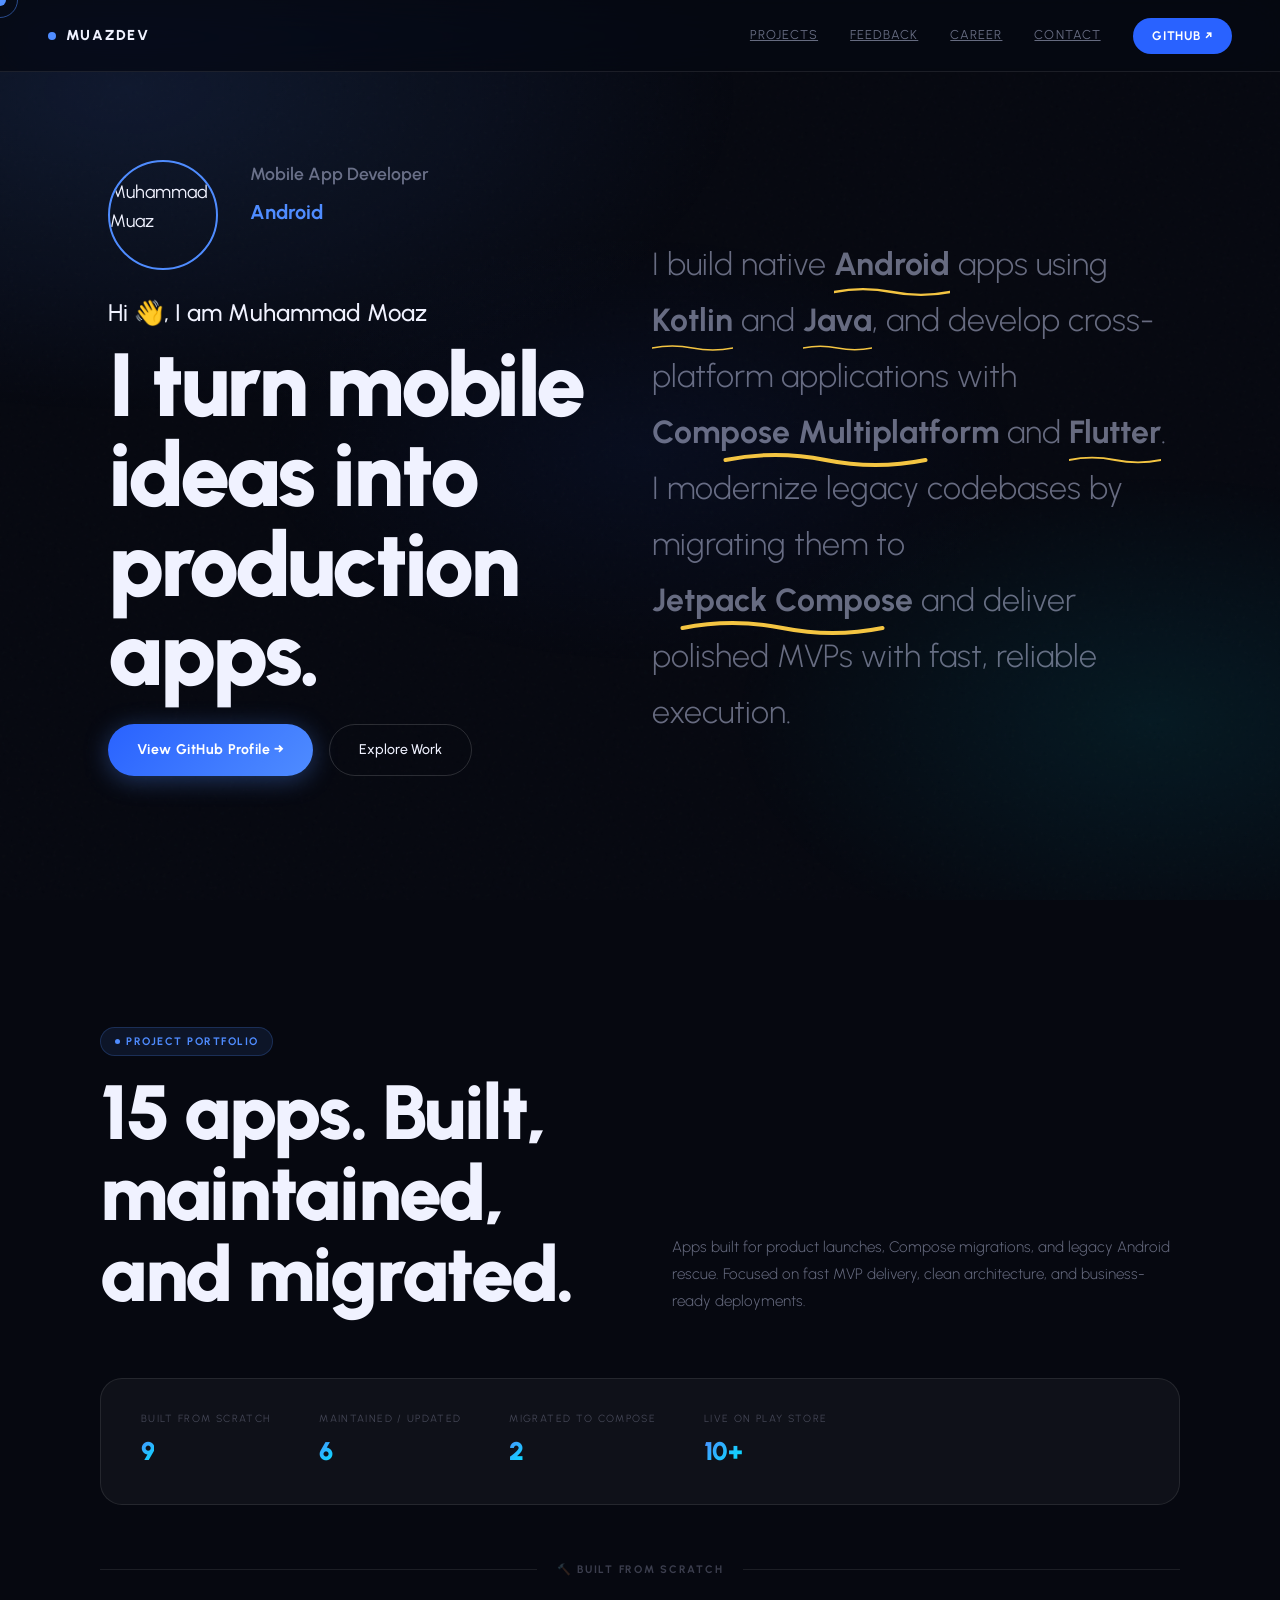
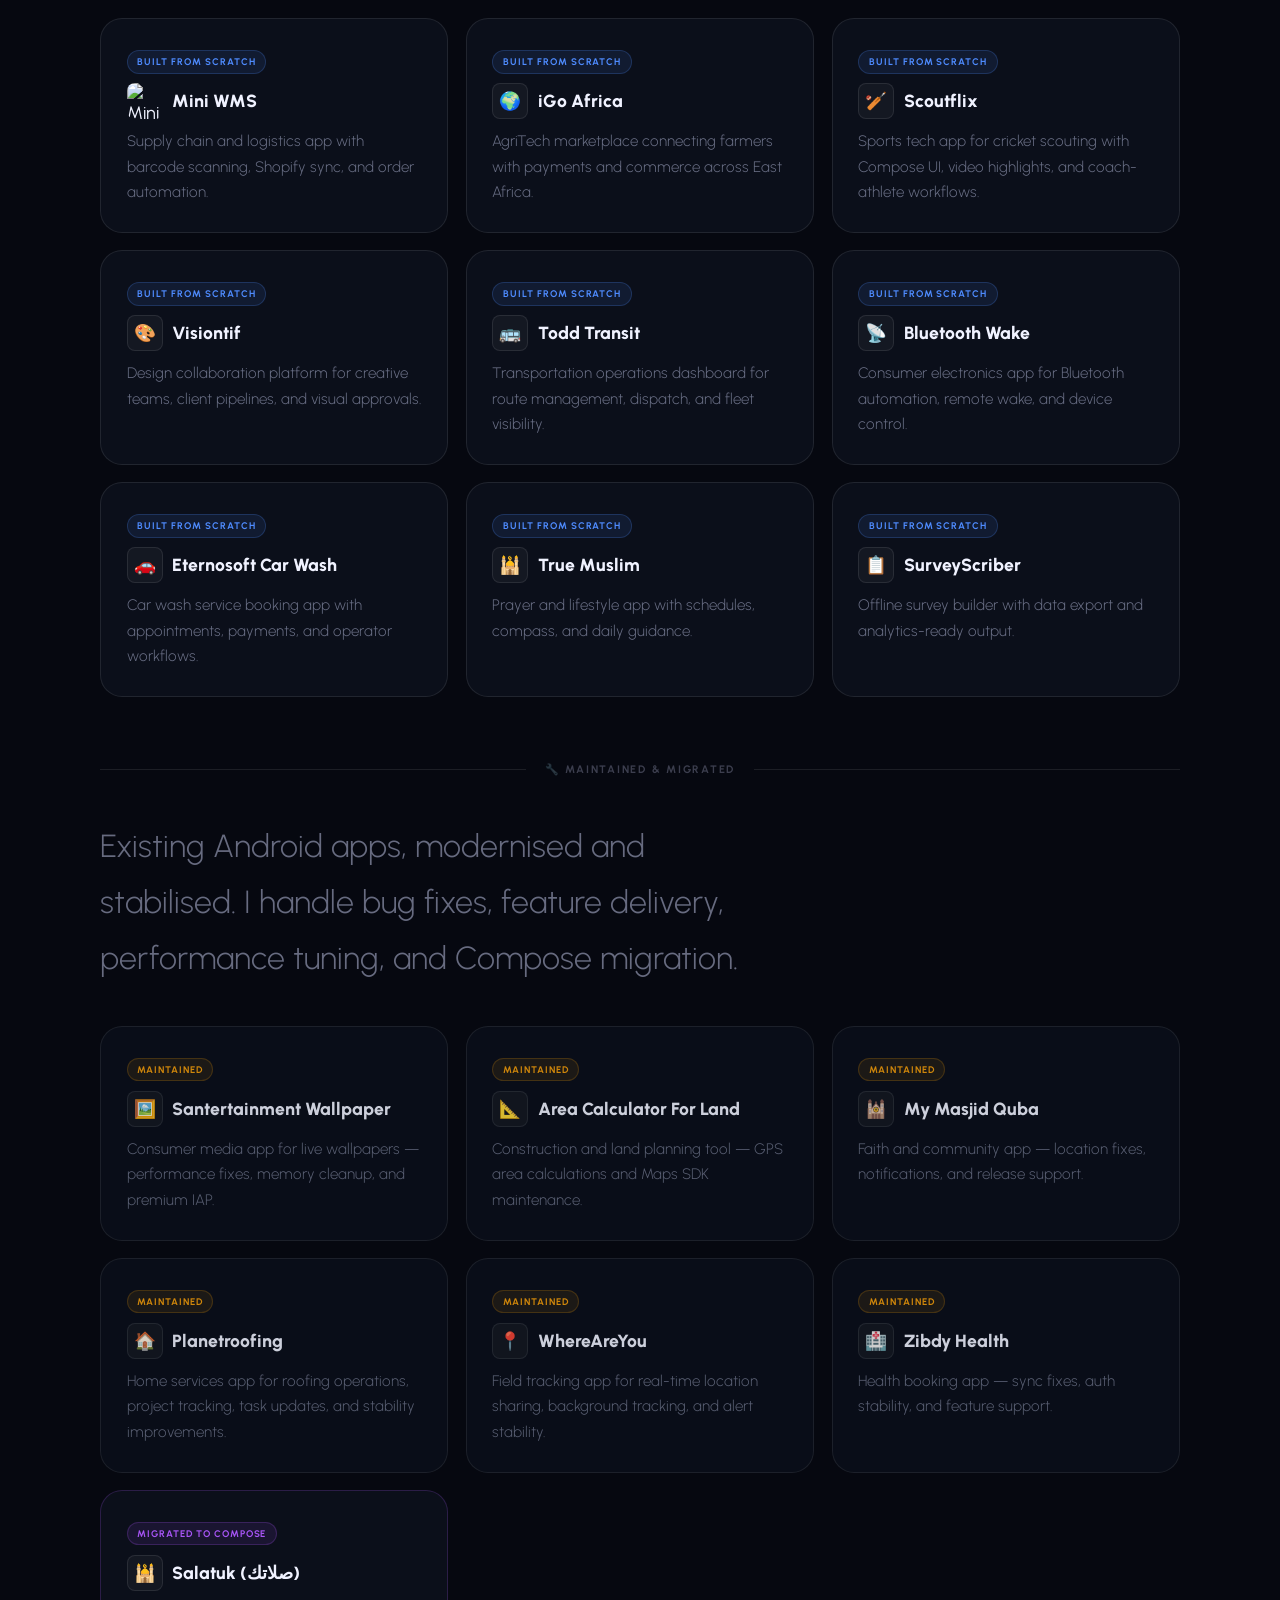
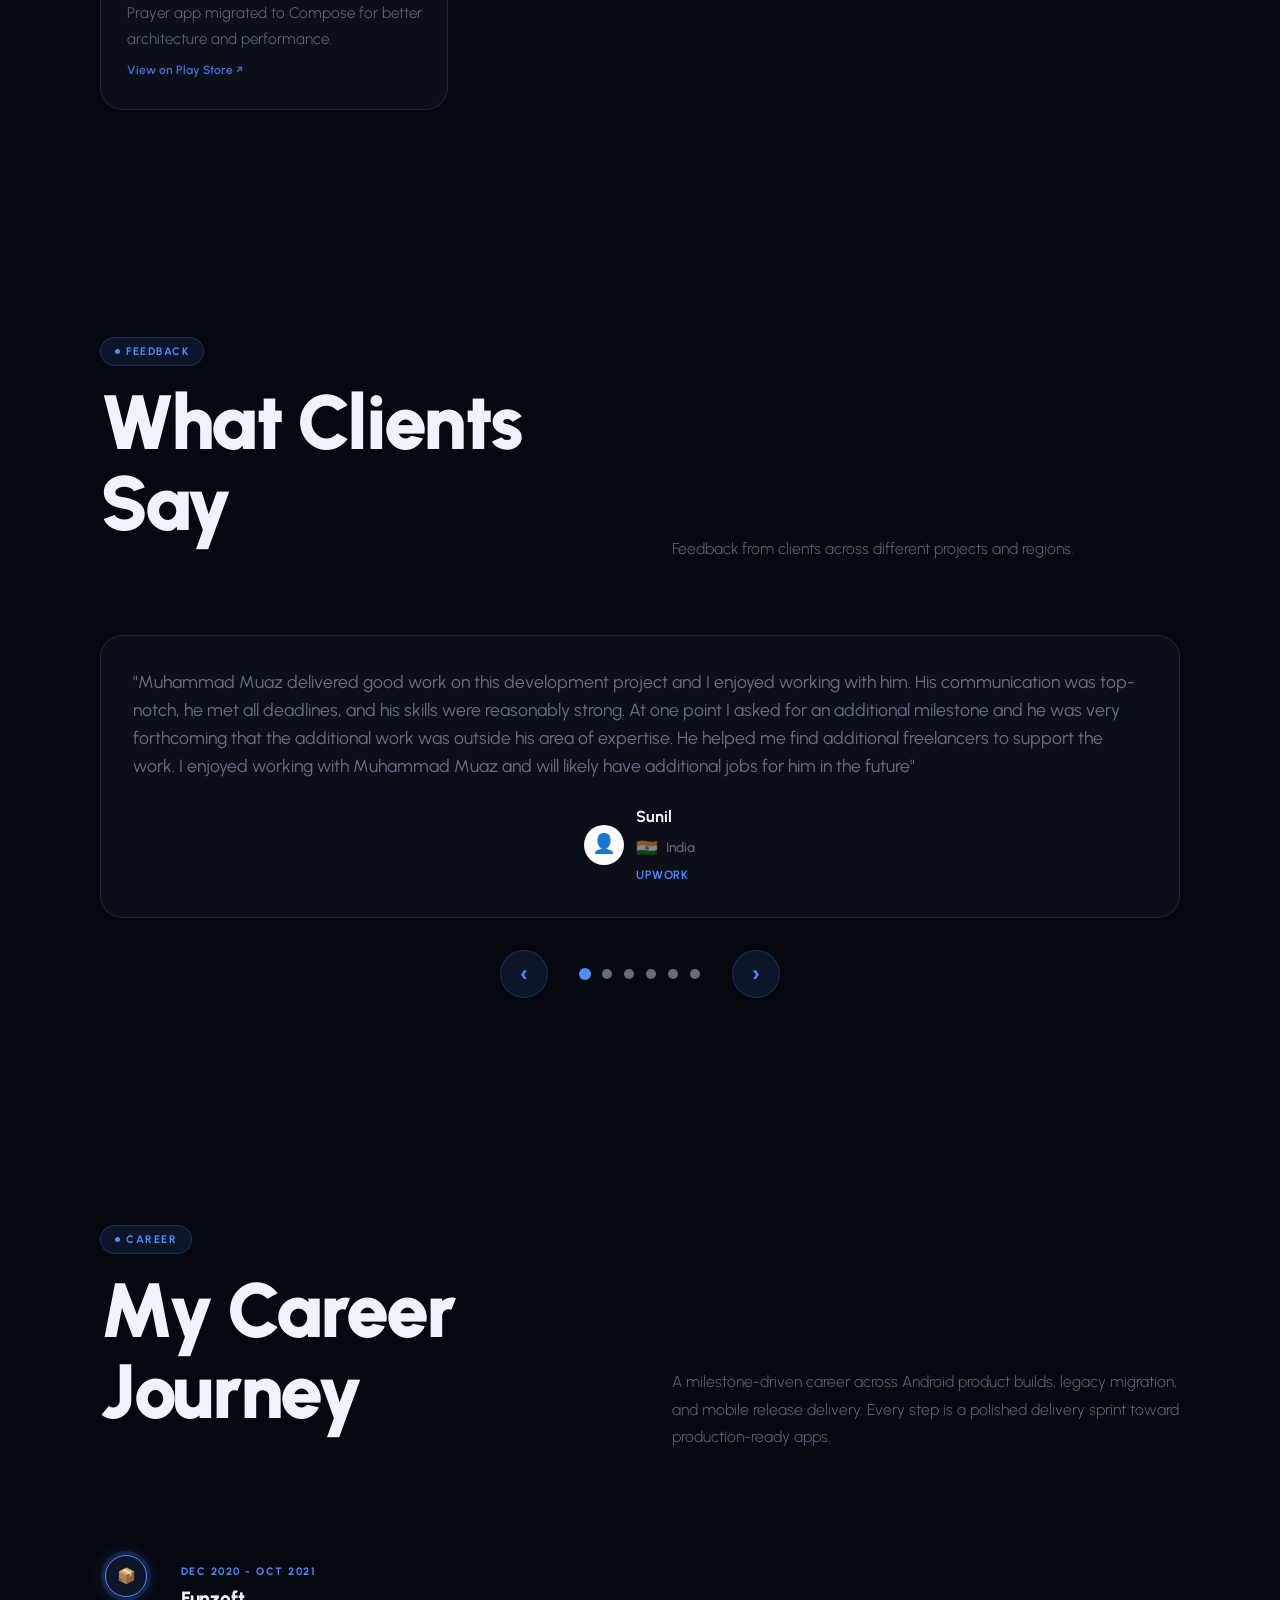
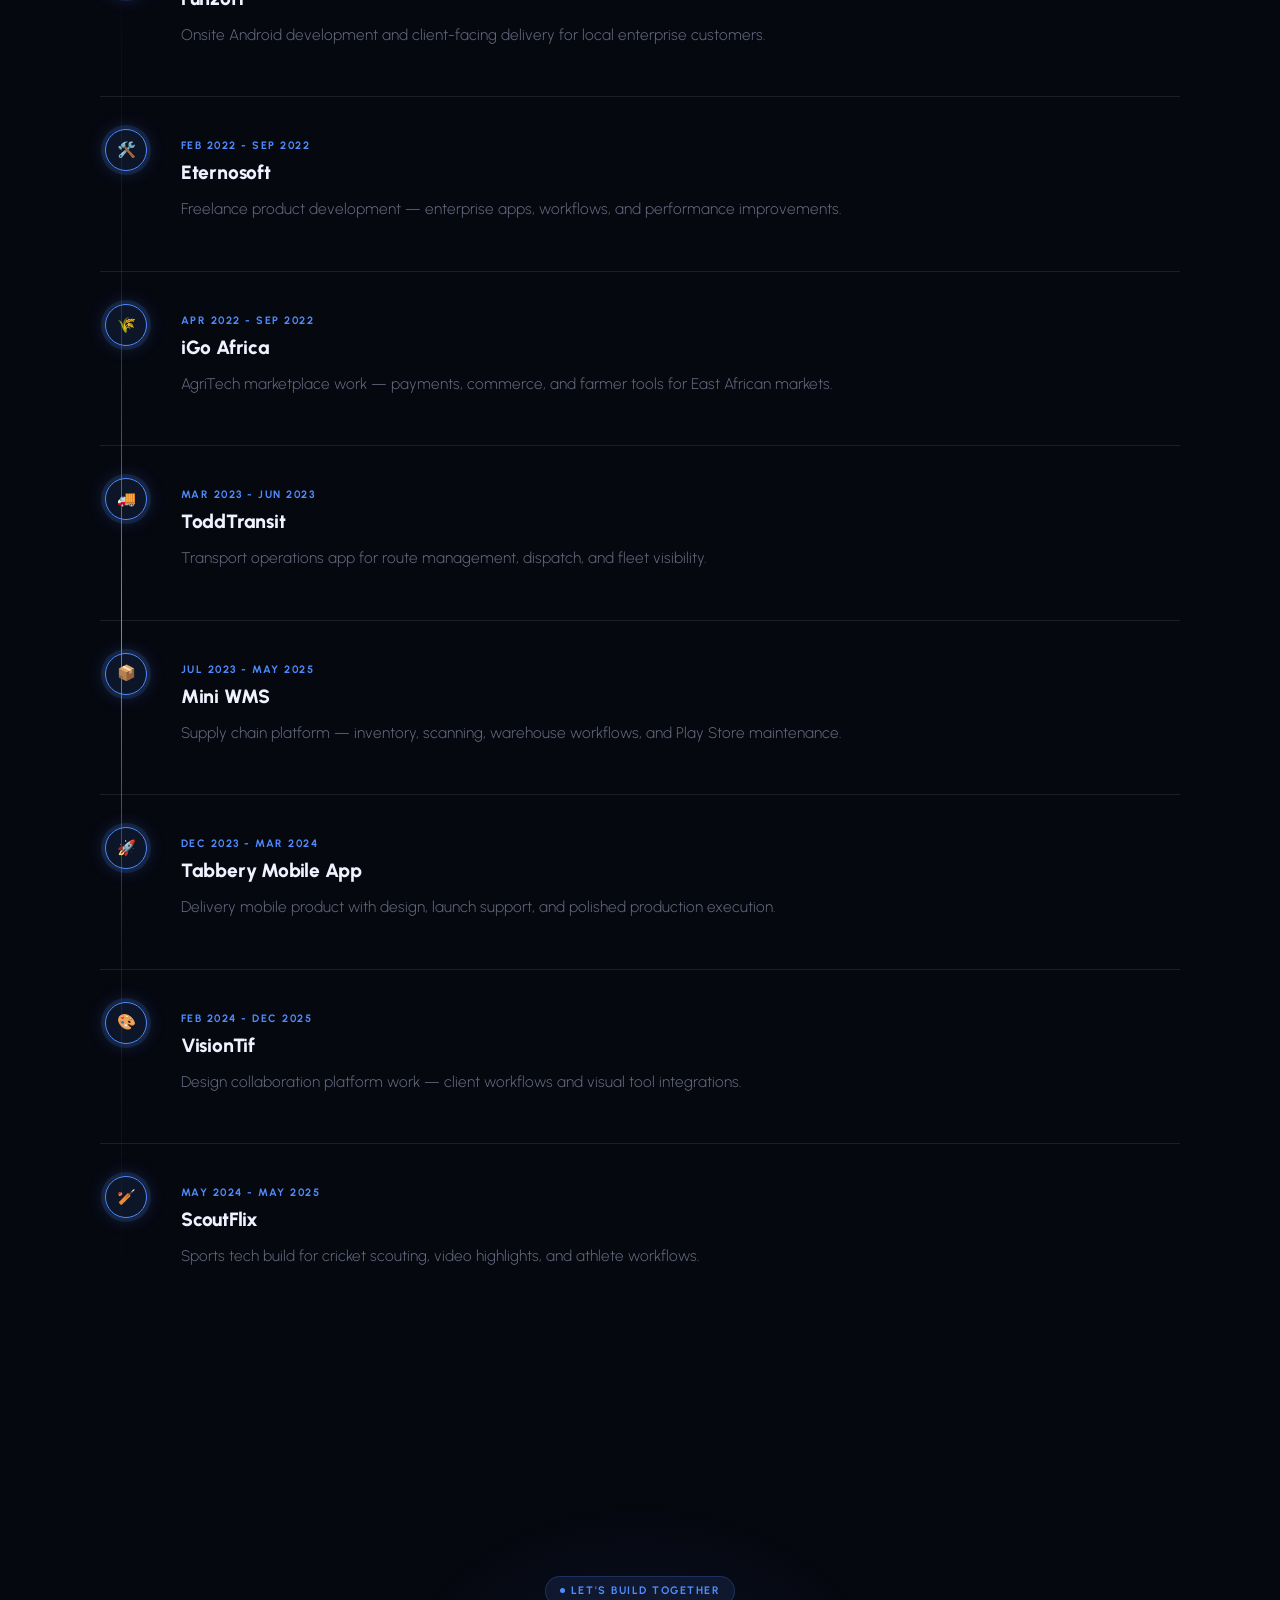
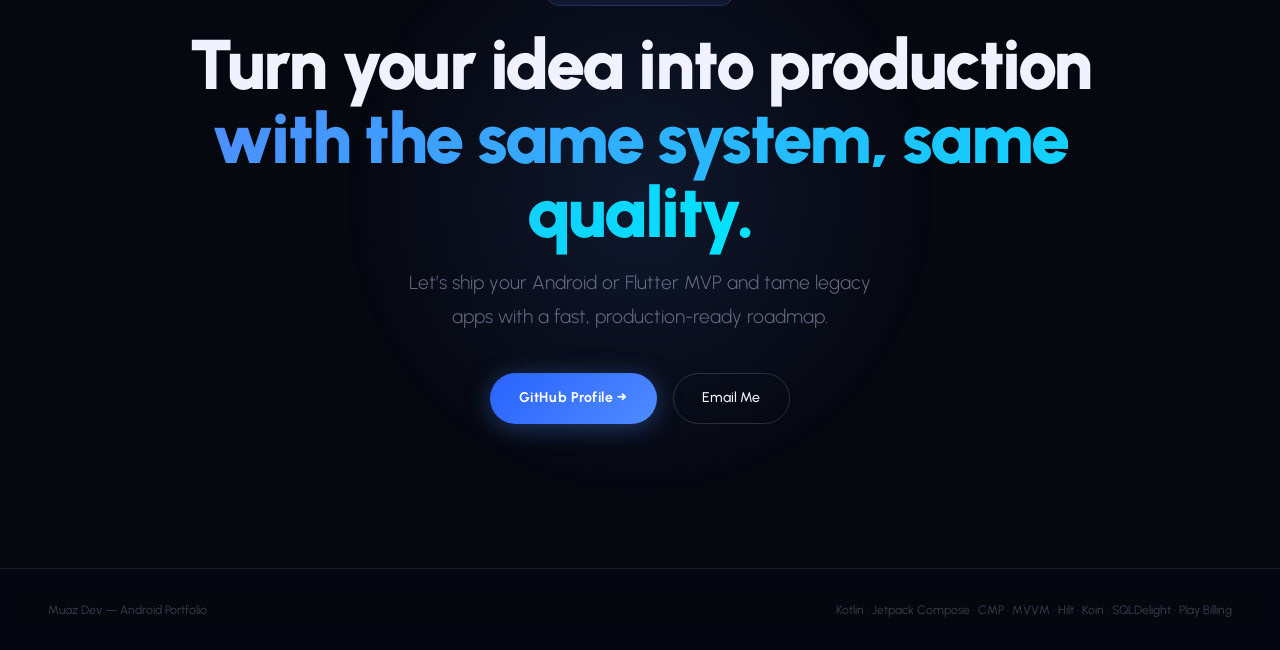
==== commit 4be2dd82: "removed numbers from section" ====
--- a/index.html
+++ b/index.html
@@ -135,7 +135,7 @@
 
     <div class="projects-intro rv">
       <div>
-        <div style="margin-bottom:1rem;"><span class="tag"><span class="tag-dot"></span>02 — Project Portfolio</span></div>
+        <div style="margin-bottom:1rem;"><span class="tag"><span class="tag-dot"></span>Project Portfolio</span></div>
         <h2 class="st" style="margin-bottom:0;">15 apps. Built, maintained,<br>and migrated.</h2>
       </div>
       <p class="projects-intro-right">Apps built for product launches, Compose migrations, and legacy Android rescue. Focused on fast MVP delivery, clean architecture, and business-ready deployments.</p>
@@ -363,7 +363,7 @@
   <div class="container">
     <div class="tlhdr rv">
       <div>
-        <span class="tag"><span class="tag-dot"></span>03 — Feedback</span>
+        <span class="tag"><span class="tag-dot"></span>Feedback</span>
         <h2 class="st">What Clients Say</h2>
       </div>
       <div class="tlhdr-r">Feedback from clients across different projects and regions.</div>
@@ -490,7 +490,7 @@
   <div class="container">
     <div class="tlhdr rv">
       <div>
-        <span class="tag"><span class="tag-dot"></span>04 — Career</span>
+        <span class="tag"><span class="tag-dot"></span>Career</span>
         <h2 class="st">My Career Journey</h2>
       </div>
       <div class="tlhdr-r">A milestone-driven career across Android product builds, legacy migration, and mobile release delivery. Every step is a polished delivery sprint toward production-ready apps.</div>
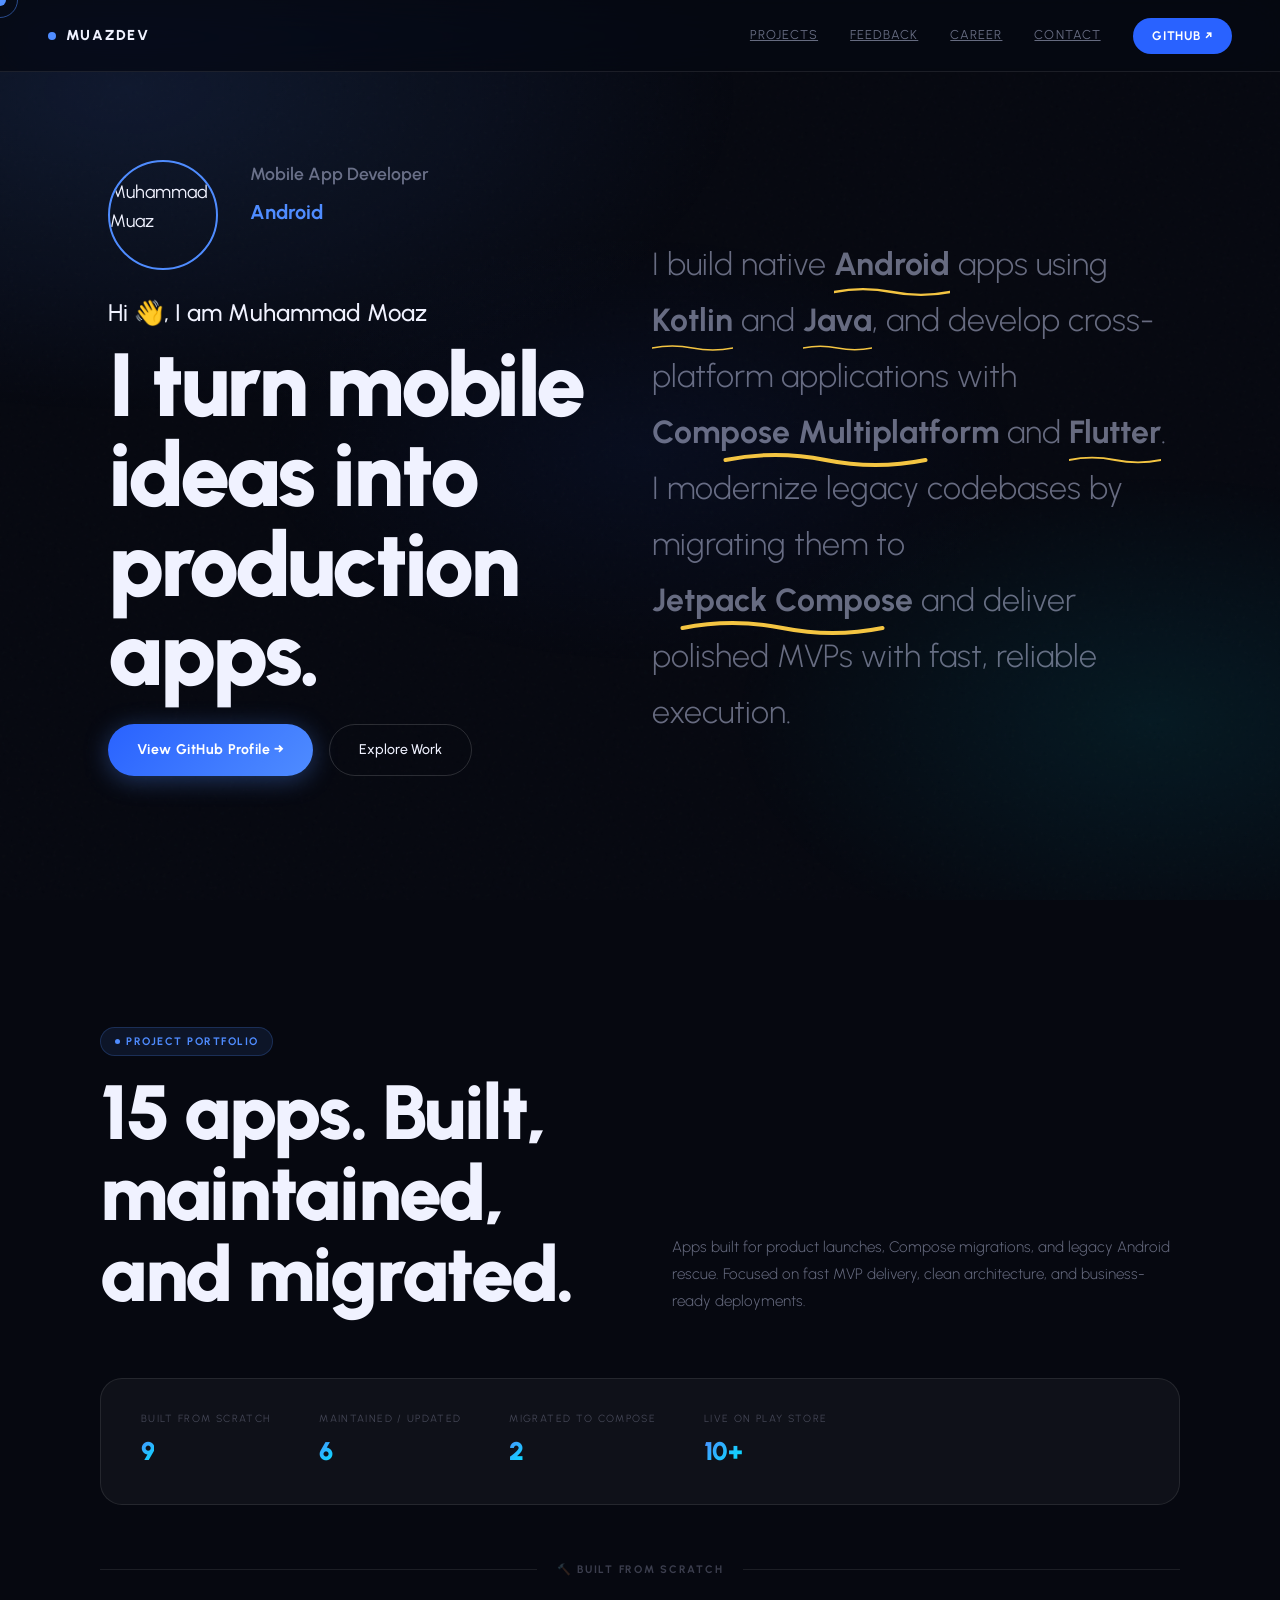
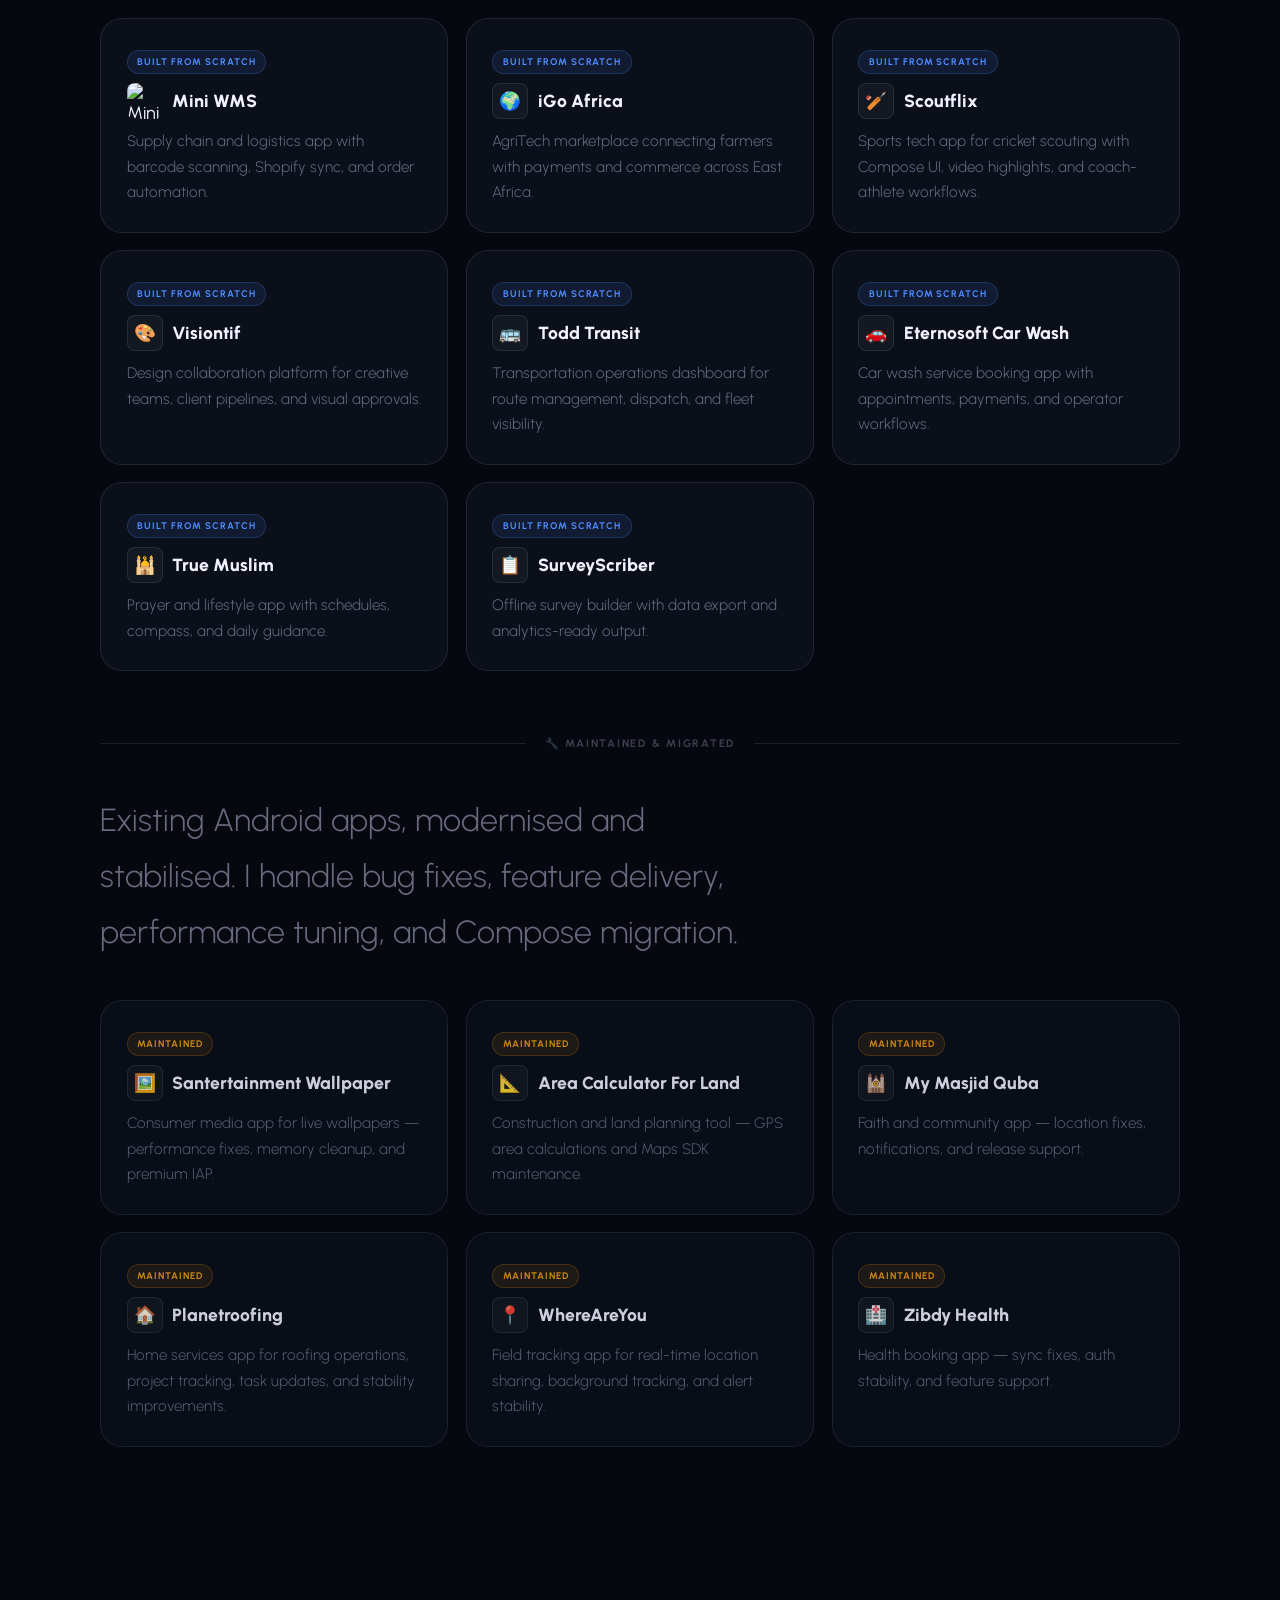
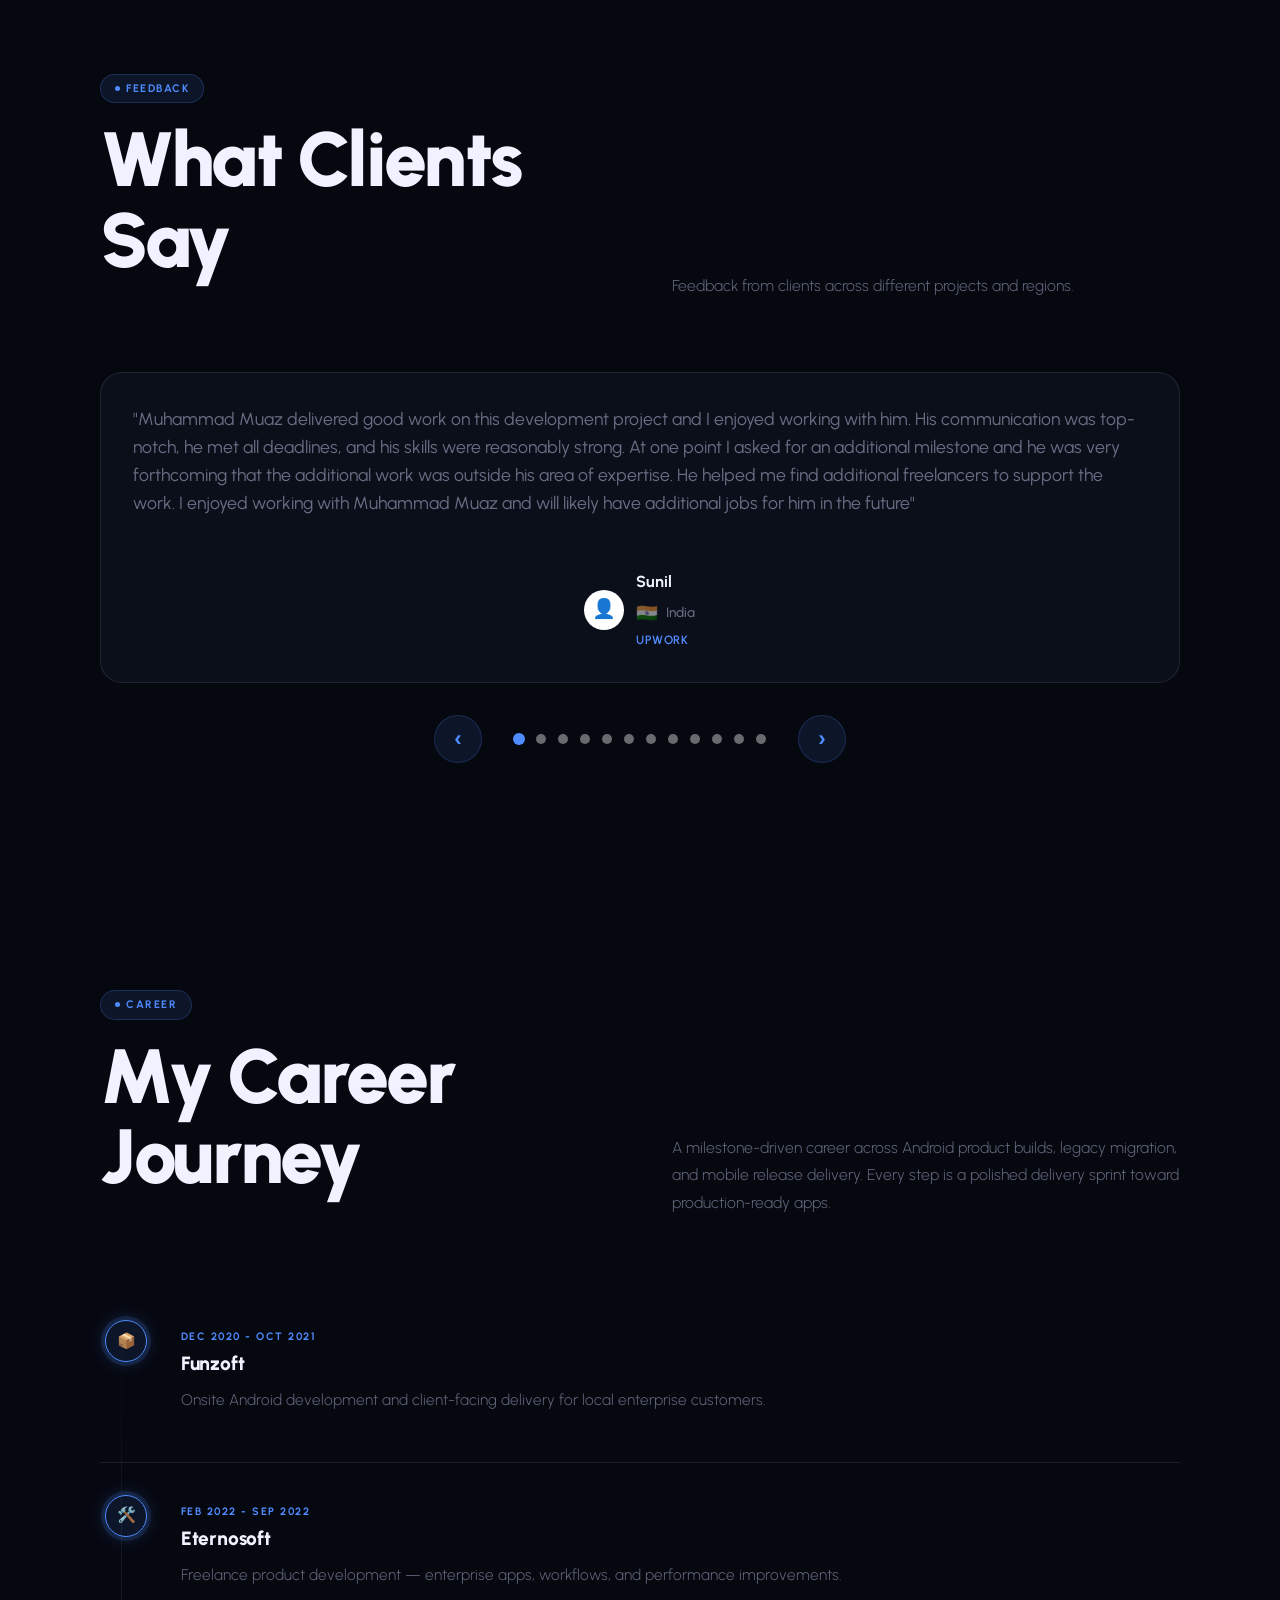
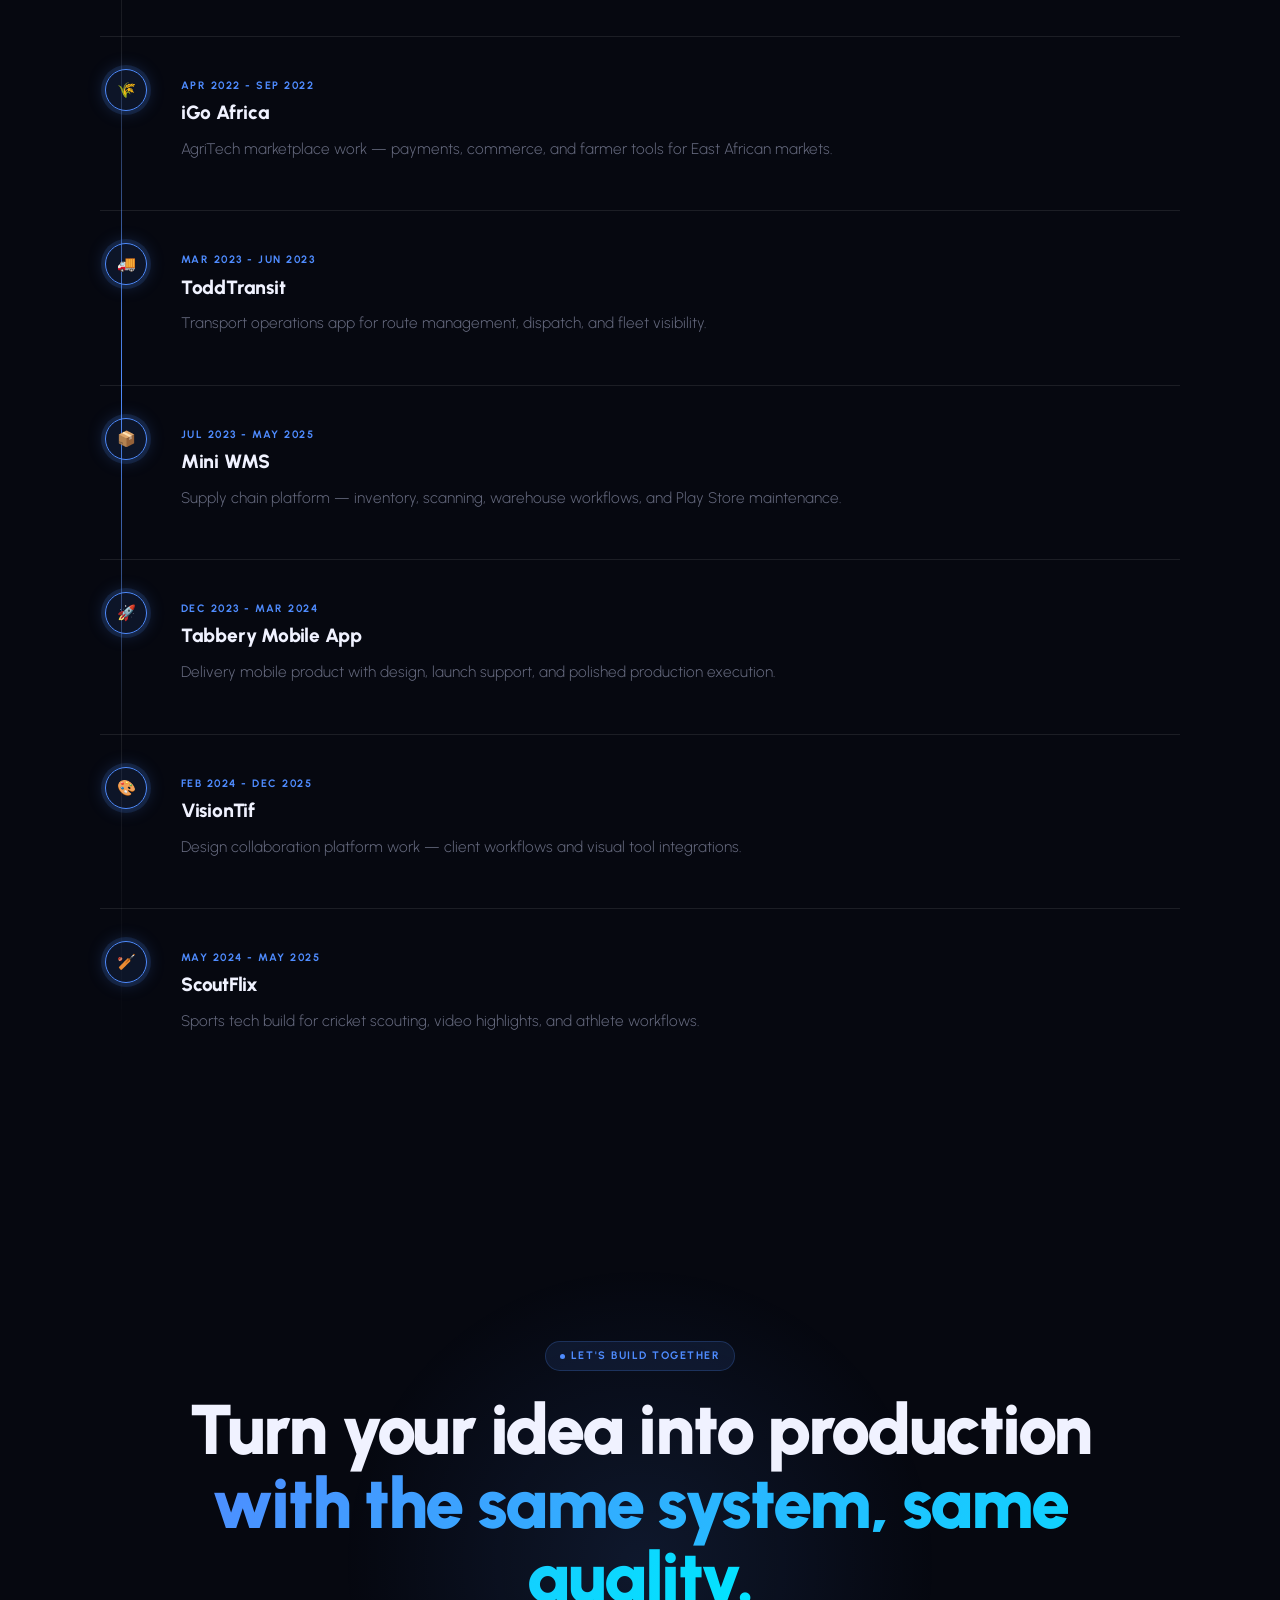
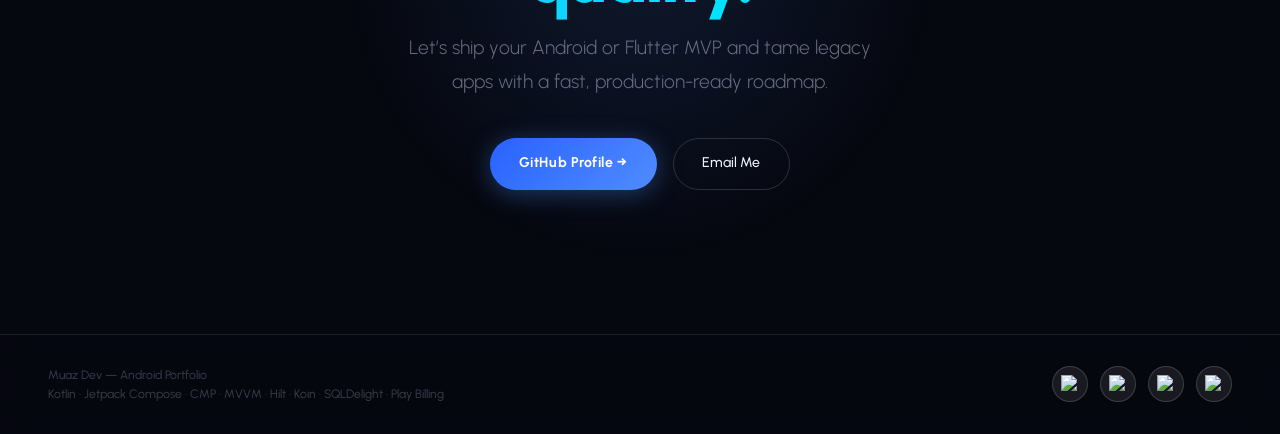
==== commit 0cf1db53: "added app, social links and more reviews" ====
--- a/index.html
+++ b/index.html
@@ -212,45 +212,35 @@
         <p>Transportation operations dashboard for route management, dispatch, and fleet visibility.</p>
       </div>
 
-      <!-- Bluetooth Wake -->
-      <div class="feature-card built">
-        <span class="card-badge built-badge">Built from Scratch</span>
-        <div style="display:flex;align-items:center;gap:.6rem;margin-bottom:.6rem;">
-          <div class="card-icon-fallback">📡</div>
-          <h3 style="margin:0;">Bluetooth Wake</h3>
-        </div>
-        <p>Consumer electronics app for Bluetooth automation, remote wake, and device control.</p>
-      </div>
-
       <!-- Eternosoft Car Wash -->
-      <div class="feature-card built">
+      <a class="feature-card built" href="https://eternosoft.in/" target="_blank" rel="noopener noreferrer" style="text-decoration:none;color:inherit;">
         <span class="card-badge built-badge">Built from Scratch</span>
         <div style="display:flex;align-items:center;gap:.6rem;margin-bottom:.6rem;">
           <div class="card-icon-fallback">🚗</div>
           <h3 style="margin:0;">Eternosoft Car Wash</h3>
         </div>
         <p>Car wash service booking app with appointments, payments, and operator workflows.</p>
-      </div>
+      </a>
 
       <!-- True Muslim -->
-      <div class="feature-card built">
+      <a class="feature-card built" href="https://play.google.com/store/apps/details?id=com.spiritsoft.prayertimes.salatuk.muslims&hl=en" target="_blank" rel="noopener noreferrer" style="text-decoration:none;color:inherit;">
         <span class="card-badge built-badge">Built from Scratch</span>
         <div style="display:flex;align-items:center;gap:.6rem;margin-bottom:.6rem;">
           <div class="card-icon-fallback">🕌</div>
           <h3 style="margin:0;">True Muslim</h3>
         </div>
         <p>Prayer and lifestyle app with schedules, compass, and daily guidance.</p>
-      </div>
+      </a>
 
       <!-- SurveyScriber -->
-      <div class="feature-card built">
+      <a class="feature-card built" href="http://surveyscriber.com/" target="_blank" rel="noopener noreferrer" style="text-decoration:none;color:inherit;">
         <span class="card-badge built-badge">Built from Scratch</span>
         <div style="display:flex;align-items:center;gap:.6rem;margin-bottom:.6rem;">
           <div class="card-icon-fallback">📋</div>
           <h3 style="margin:0;">SurveyScriber</h3>
         </div>
         <p>Offline survey builder with data export and analytics-ready output.</p>
-      </div>
+      </a>
 
     </div>
 
@@ -266,7 +256,7 @@
     <div class="feature-grid rv d1">
 
       <!-- Santertainment -->
-      <div class="feature-card maintained">
+      <a class="feature-card maintained" href="https://play.google.com/store/apps/details?id=com.santer.wallpaper" target="_blank" rel="noopener noreferrer" style="display:block;text-decoration:none;color:inherit;">
         <span class="card-badge maint-badge">Maintained</span>
         <div style="display:flex;align-items:center;gap:.6rem;margin-bottom:.6rem;">
           <img src="https://play-lh.googleusercontent.com/LaIBGLJHyoXbObOUyh_W130aWJoZTz_11-Q32p_wNtWIbKRQpzOKIfjWsrQvXm-7w5Q=w480-h960"
@@ -276,10 +266,10 @@
           <h3 style="margin:0;">Santertainment Wallpaper</h3>
         </div>
         <p>Consumer media app for live wallpapers — performance fixes, memory cleanup, and premium IAP.</p>
-      </div>
+      </a>
 
       <!-- Area Calculator -->
-      <div class="feature-card maintained">
+      <a class="feature-card maintained" href="https://play.google.com/store/apps/details?id=markhor.gps.area.measurement" target="_blank" rel="noopener noreferrer" style="display:block;text-decoration:none;color:inherit;">
         <span class="card-badge maint-badge">Maintained</span>
         <div style="display:flex;align-items:center;gap:.6rem;margin-bottom:.6rem;">
           <img src="https://play-lh.googleusercontent.com/UIXLuGCa68N-lWCiUYWOZvlCCTPH8jr2bXfVHbPeXKK2E82W3qY-ZF50QnXGhsoNM5M=w480-h960"
@@ -289,20 +279,20 @@
           <h3 style="margin:0;">Area Calculator For Land</h3>
         </div>
         <p>Construction and land planning tool — GPS area calculations and Maps SDK maintenance.</p>
-      </div>
+      </a>
 
       <!-- My Masjid Quba -->
-      <div class="feature-card maintained">
+      <a class="feature-card maintained" href="https://play.google.com/store/apps/details?id=com.changesoft.android.mymasjid" target="_blank" rel="noopener noreferrer" style="display:block;text-decoration:none;color:inherit;">
         <span class="card-badge maint-badge">Maintained</span>
         <div style="display:flex;align-items:center;gap:.6rem;margin-bottom:.6rem;">
           <div class="card-icon-fallback">🕍</div>
           <h3 style="margin:0;">My Masjid Quba</h3>
         </div>
         <p>Faith and community app — location fixes, notifications, and release support.</p>
-      </div>
+      </a>
 
       <!-- Planetroofing -->
-      <div class="feature-card maintained">
+      <a class="feature-card maintained" href="https://play.google.com/store/apps/details?id=power_track.creative.wss.planetroofing" target="_blank" rel="noopener noreferrer" style="display:block;text-decoration:none;color:inherit;">
         <span class="card-badge maint-badge">Maintained</span>
         <div style="display:flex;align-items:center;gap:.6rem;margin-bottom:.6rem;">
           <img src="https://play-lh.googleusercontent.com/RECdNLketZfR8NIudxiQXpdA3acatKgkn_hS6GZpRk4wHPUL9XSCHa7I0jsEobXSJw4u=w480-h960"
@@ -312,20 +302,20 @@
           <h3 style="margin:0;">Planetroofing</h3>
         </div>
         <p>Home services app for roofing operations, project tracking, task updates, and stability improvements.</p>
-      </div>
+      </a>
 
       <!-- WhereAreYou -->
-      <div class="feature-card maintained">
+      <a class="feature-card maintained" href="https://whereareyou-app.com" target="_blank" rel="noopener noreferrer" style="display:block;text-decoration:none;color:inherit;">
         <span class="card-badge maint-badge">Maintained</span>
         <div style="display:flex;align-items:center;gap:.6rem;margin-bottom:.6rem;">
           <div class="card-icon-fallback">📍</div>
           <h3 style="margin:0;">WhereAreYou</h3>
         </div>
         <p>Field tracking app for real-time location sharing, background tracking, and alert stability.</p>
-      </div>
+      </a>
 
       <!-- Zibdy Health -->
-      <div class="feature-card maintained">
+      <a class="feature-card maintained" href="https://play.google.com/store/apps/details?id=com.zibdy.core.client&hl=en" target="_blank" rel="noopener noreferrer" style="display:block;text-decoration:none;color:inherit;">
         <span class="card-badge maint-badge">Maintained</span>
         <div style="display:flex;align-items:center;gap:.6rem;margin-bottom:.6rem;">
           <img src="https://play-lh.googleusercontent.com/sJXcL0LjrBaZ6MfUVwGg1KNgQALjuxBHFxsIFiVCvp2CmpanxZw1lJJOyCZm_Z8U-w=s48-rw"
@@ -335,23 +325,7 @@
           <h3 style="margin:0;">Zibdy Health</h3>
         </div>
         <p>Health booking app — sync fixes, auth stability, and feature support.</p>
-      </div>
-
-      <!-- Salatuk — Migrated -->
-      <div class="feature-card" style="border-color:rgba(168,85,247,.2);">
-        <span class="card-badge migr-badge">Migrated to Compose</span>
-        <div style="display:flex;align-items:center;gap:.6rem;margin-bottom:.6rem;">
-          <div class="card-icon-fallback">🕌</div>
-          <h3 style="margin:0;">Salatuk (صلاتك)</h3>
-        </div>
-        <p>Prayer app migrated to Compose for better architecture and performance.
-          <a href="https://play.google.com/store/apps/details?id=com.spiritsoft.prayertimes.salatuk.muslims"
-            target="_blank"
-            style="display:inline-flex;align-items:center;gap:.25rem;margin-top:.5rem;font-size:.75rem;font-weight:600;color:var(--blue);text-decoration:none;opacity:.8;">
-            View on Play Store ↗
-          </a>
-        </p>
-      </div>
+      </a>
 
     </div>
 
@@ -463,6 +437,102 @@
                     Indonesia
                   </div>
                   <div class="platform">Upwork</div>
+                </div>
+              </div>
+            </div>
+          </div>
+          <div class="testimonial-card">
+            <p class="testimonial-text">"Muhammad did a great job. I needed to get an app deployed to google play store, my ask was not terribly technical but required high ownership to make sure the app got fully approved and deployed. Did a great job following through."</p>
+            <div class="testimonial-footer">
+              <div class="testimonial-user">
+                <div class="user-avatar">👤</div>
+                <div class="user-info">
+                  <div class="user-name">Ryan</div>
+                  <div class="user-location">
+                    <span class="flag">🇺🇸</span>
+                    United States
+                  </div>
+                  <div class="platform">Fiverr</div>
+                </div>
+              </div>
+            </div>
+          </div>
+          <div class="testimonial-card">
+            <p class="testimonial-text">"This is my third project with Muhammad and his team. Very attentive with my plans. Picks up very easily with what I need to get accomplished and make suggestions to make the app experience more enjoyable. This is my go-to coder!!"</p>
+            <div class="testimonial-footer">
+              <div class="testimonial-user">
+                <div class="user-avatar">👤</div>
+                <div class="user-info">
+                  <div class="user-name">codebookone</div>
+                  <div class="user-location">
+                    <span class="flag">🇯🇲</span>
+                    Jamaica
+                  </div>
+                  <div class="platform">Fiverr</div>
+                </div>
+              </div>
+            </div>
+          </div>
+          <div class="testimonial-card">
+            <p class="testimonial-text">"Very happy to work with him. Very organised, excellent communication and gives regular updates/feedbacks on where he is on the development stage. I'm looking forward to some more orders."</p>
+            <div class="testimonial-footer">
+              <div class="testimonial-user">
+                <div class="user-avatar">👤</div>
+                <div class="user-info">
+                  <div class="user-name">Hicham</div>
+                  <div class="user-location">
+                    <span class="flag">🇬🇧</span>
+                    United Kingdom
+                  </div>
+                  <div class="platform">Fiverr</div>
+                </div>
+              </div>
+            </div>
+          </div>
+          <div class="testimonial-card">
+            <p class="testimonial-text">"Muaz is a very talented and hard-working individual. He invests time to completely and adequately understand his client's requirements, all whilst making sure to provide his honest and professional advice on the project. In addition to providing me with an amazing application, he was also kind enough to go over the entire code base with me. Working with Muaz greatly increased my understanding of Android development and also helped me further grasp key concepts of software engineering. I will definitely be working with him in the future."</p>
+            <div class="testimonial-footer">
+              <div class="testimonial-user">
+                <div class="user-avatar">👤</div>
+                <div class="user-info">
+                  <div class="user-name">Osman</div>
+                  <div class="user-location">
+                    <span class="flag">🇬🇧</span>
+                    United Kingdom
+                  </div>
+                  <div class="platform">Fiverr</div>
+                </div>
+              </div>
+            </div>
+          </div>
+          <div class="testimonial-card">
+            <p class="testimonial-text">"Muaz was absolutely fantastic. Superfast response time, custom quote in less than 30 minutes, 10/10 will be working with him again in the future. Thanks for the excellent service!"</p>
+            <div class="testimonial-footer">
+              <div class="testimonial-user">
+                <div class="user-avatar">👤</div>
+                <div class="user-info">
+                  <div class="user-name">abineshsaravana</div>
+                  <div class="user-location">
+                    <span class="flag">🇮🇳</span>
+                    India
+                  </div>
+                  <div class="platform">Fiverr</div>
+                </div>
+              </div>
+            </div>
+          </div>
+          <div class="testimonial-card">
+            <p class="testimonial-text">"The communication, speed of delivery and quality of work was excellent. Would definitely use him again and highly recommend this developer."</p>
+            <div class="testimonial-footer">
+              <div class="testimonial-user">
+                <div class="user-avatar">👤</div>
+                <div class="user-info">
+                  <div class="user-name">Talha</div>
+                  <div class="user-location">
+                    <span class="flag">🇶🇦</span>
+                    Qatar
+                  </div>
+                  <div class="platform">Fiverr</div>
                 </div>
               </div>
             </div>
@@ -478,6 +548,12 @@
           <span class="indicator" data-slide="3"></span>
           <span class="indicator" data-slide="4"></span>
           <span class="indicator" data-slide="5"></span>
+          <span class="indicator" data-slide="6"></span>
+          <span class="indicator" data-slide="7"></span>
+          <span class="indicator" data-slide="8"></span>
+          <span class="indicator" data-slide="9"></span>
+          <span class="indicator" data-slide="10"></span>
+          <span class="indicator" data-slide="11"></span>
         </div>
         <button class="carousel-btn next-btn" aria-label="Next testimonial">›</button>
       </div>
@@ -549,8 +625,24 @@
 </section>
 
 <footer>
-  <p>Muaz Dev — Android Portfolio</p>
-  <p>Kotlin · Jetpack Compose · CMP · MVVM · Hilt · Koin · SQLDelight · Play Billing</p>
+  <div>
+    <p>Muaz Dev — Android Portfolio</p>
+    <p>Kotlin · Jetpack Compose · CMP · MVVM · Hilt · Koin · SQLDelight · Play Billing</p>
+  </div>
+  <div class="footer-links">
+    <a class="footer-icon" href="https://www.linkedin.com/in/muazmobiledev/" target="_blank" rel="noopener noreferrer" aria-label="LinkedIn">
+      <img src="https://img.icons8.com/fluency/48/000000/linkedin.png" alt="LinkedIn" />
+    </a>
+    <a class="footer-icon" href="https://medium.com/@muaz_zulfaqar" target="_blank" rel="noopener noreferrer" aria-label="Medium">
+      <img src="https://img.icons8.com/fluency/48/000000/medium-logo.png" alt="Medium" />
+    </a>
+    <a class="footer-icon" href="https://stackoverflow.com/users/14912754/muaz" target="_blank" rel="noopener noreferrer" aria-label="Stack Overflow">
+      <img src="https://img.icons8.com/fluency/48/000000/stackoverflow.png" alt="Stack Overflow" />
+    </a>
+    <a class="footer-icon" href="https://instagram.com/muaz_captures" target="_blank" rel="noopener noreferrer" aria-label="Instagram">
+      <img src="https://img.icons8.com/fluency/48/000000/instagram-new.png" alt="Instagram" />
+    </a>
+  </div>
 </footer>
 
 <script>
--- a/theme.css
+++ b/theme.css
@@ -151,8 +151,12 @@
 .ctabtns{display:flex;justify-content:center;gap:1rem;flex-wrap:wrap;}
 
 /* ── FOOTER ─────────────────────────────── */
-footer{padding:1.9rem 3rem;display:flex;justify-content:space-between;align-items:center;border-top:1px solid var(--border);background:rgba(6,8,16,.6);backdrop-filter:blur(12px);}
-footer p{font-size:.76rem;color:var(--muted2);}
+footer{padding:1.9rem 3rem;display:flex;justify-content:space-between;align-items:center;border-top:1px solid var(--border);background:rgba(6,8,16,.6);backdrop-filter:blur(12px);flex-wrap:wrap;gap:1rem;}
+footer p{font-size:.76rem;color:var(--muted2);margin:0;}
+footer .footer-links{display:flex;align-items:center;gap:.75rem;flex-wrap:wrap;}
+footer .footer-links a{display:inline-flex;align-items:center;justify-content:center;width:36px;height:36px;border-radius:50%;background:rgba(255,255,255,.08);border:1px solid rgba(255,255,255,.16);text-decoration:none;transition:transform .2s,background .2s;}
+footer .footer-links a:hover{transform:translateY(-2px);background:rgba(255,255,255,.18);}
+footer .footer-links img{width:18px;height:18px;display:block;}
 
 /* ── RESPONSIVE ─────────────────────────── */
 @media(max-width:960px){
